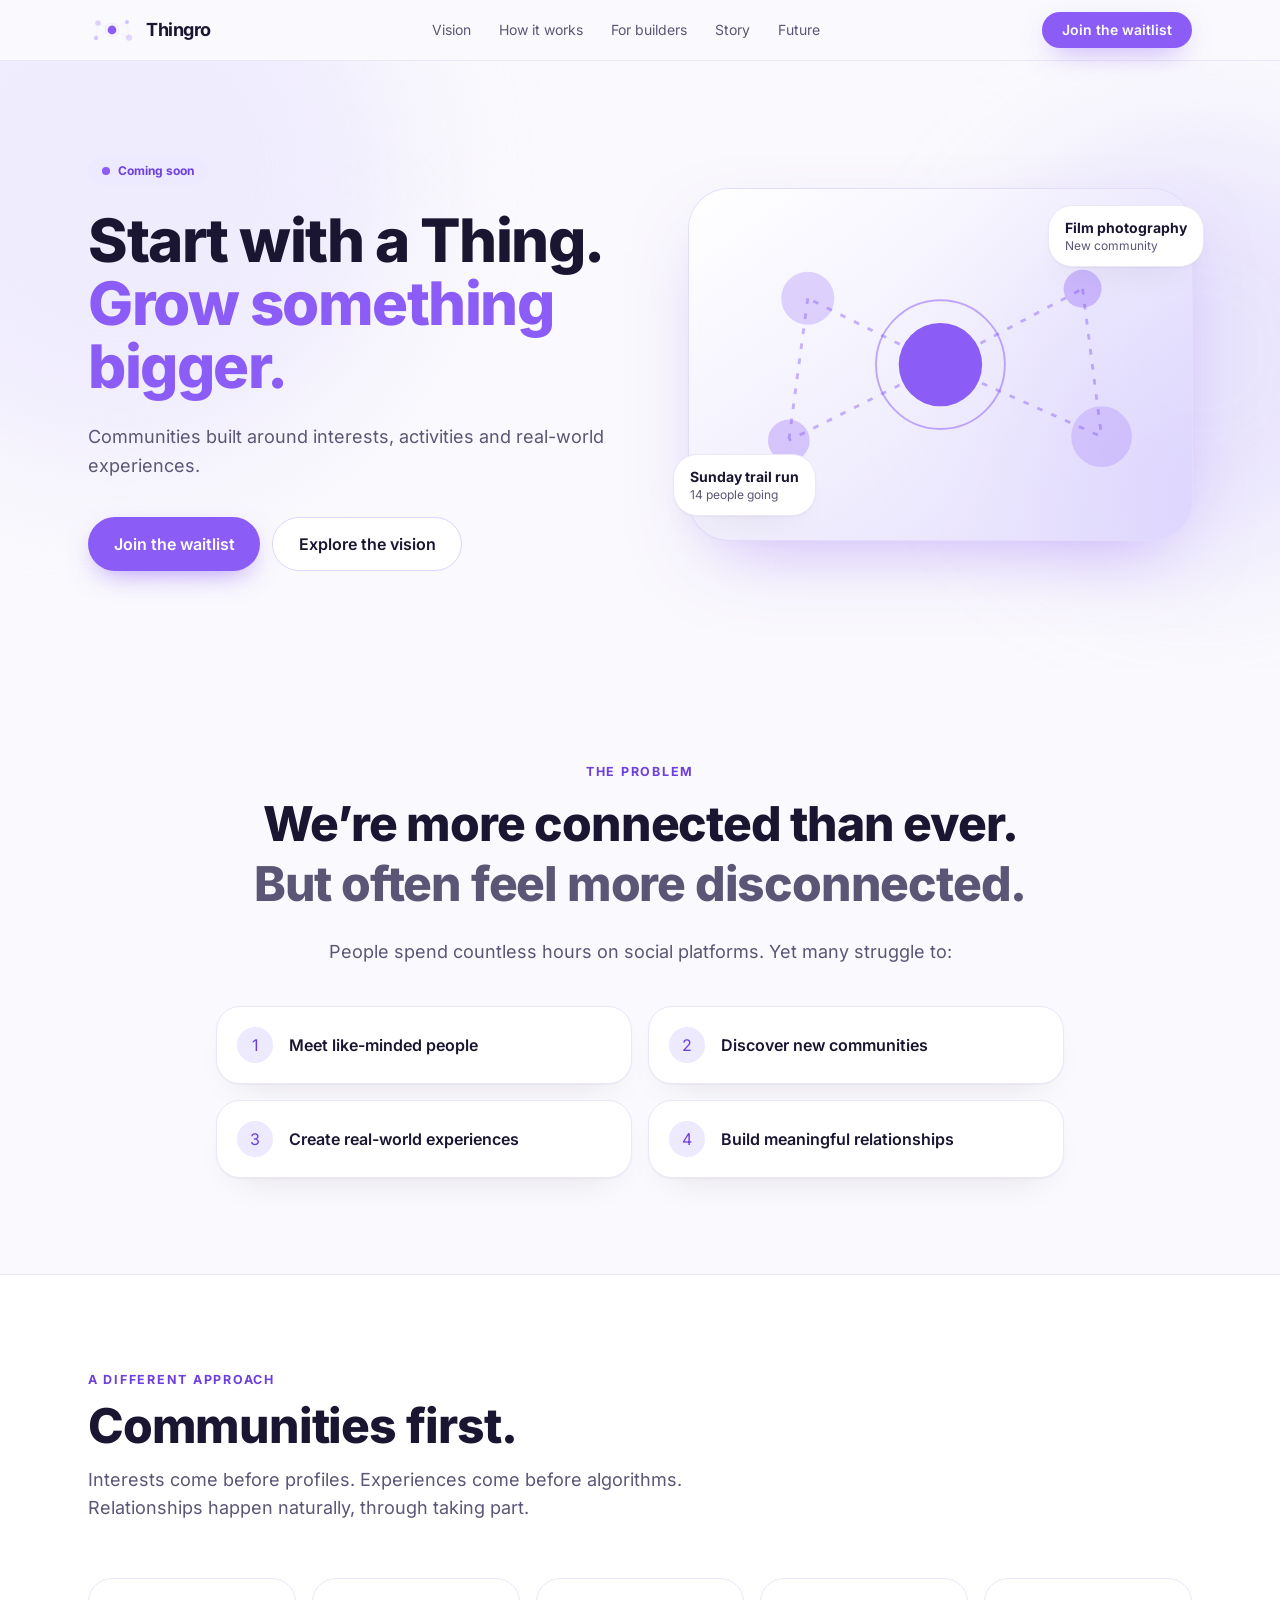
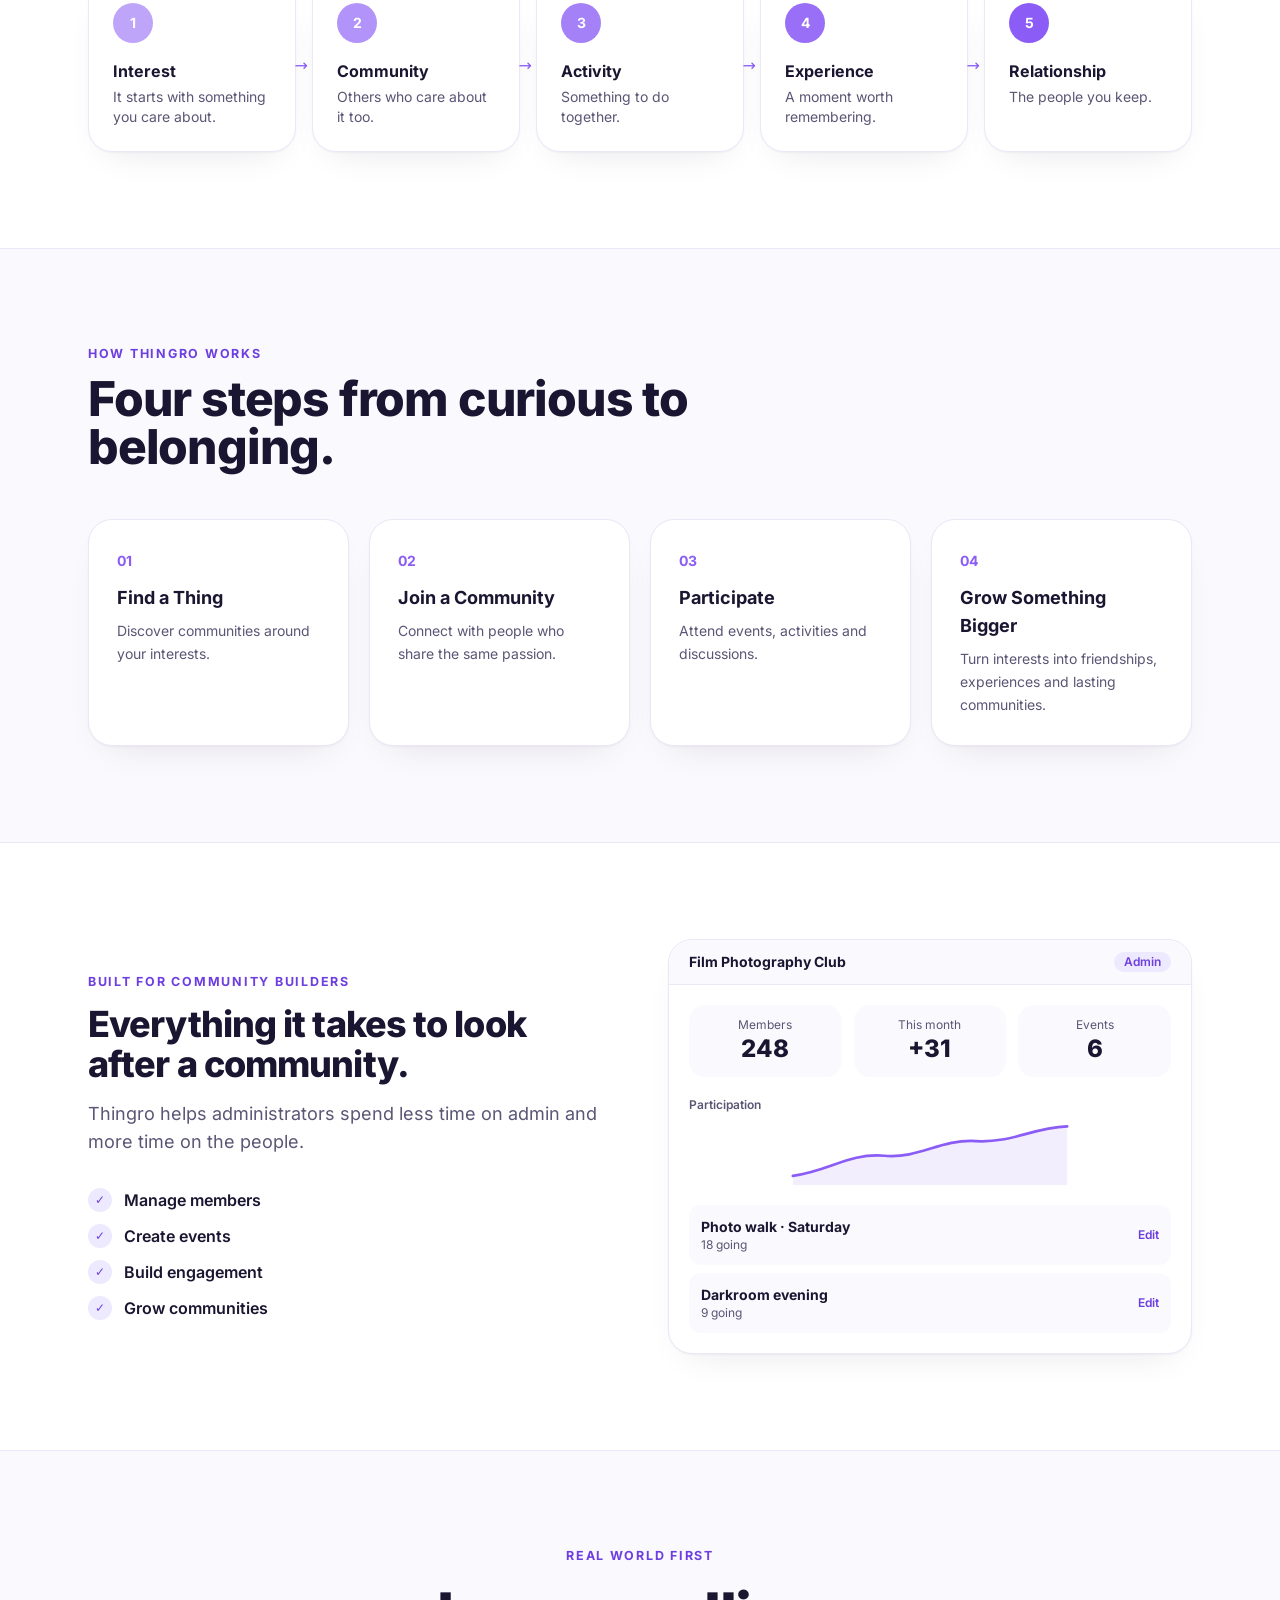
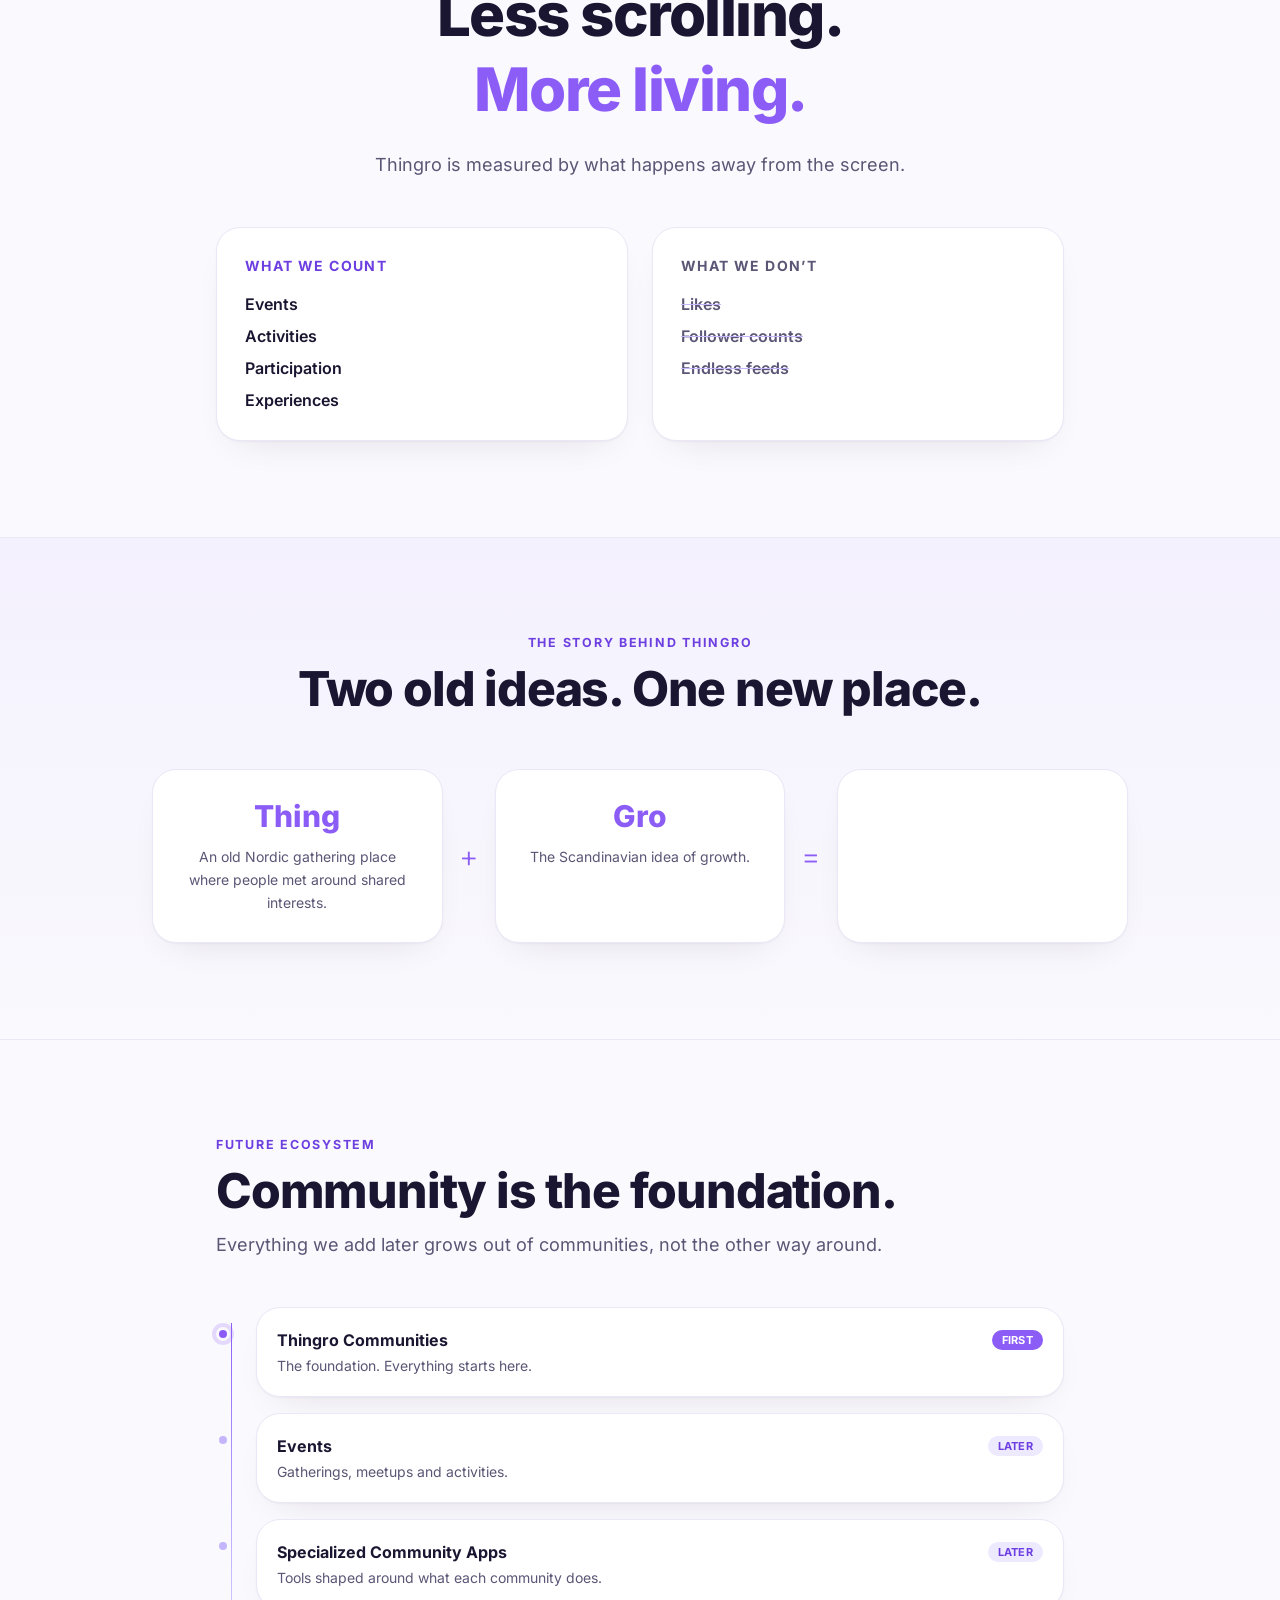
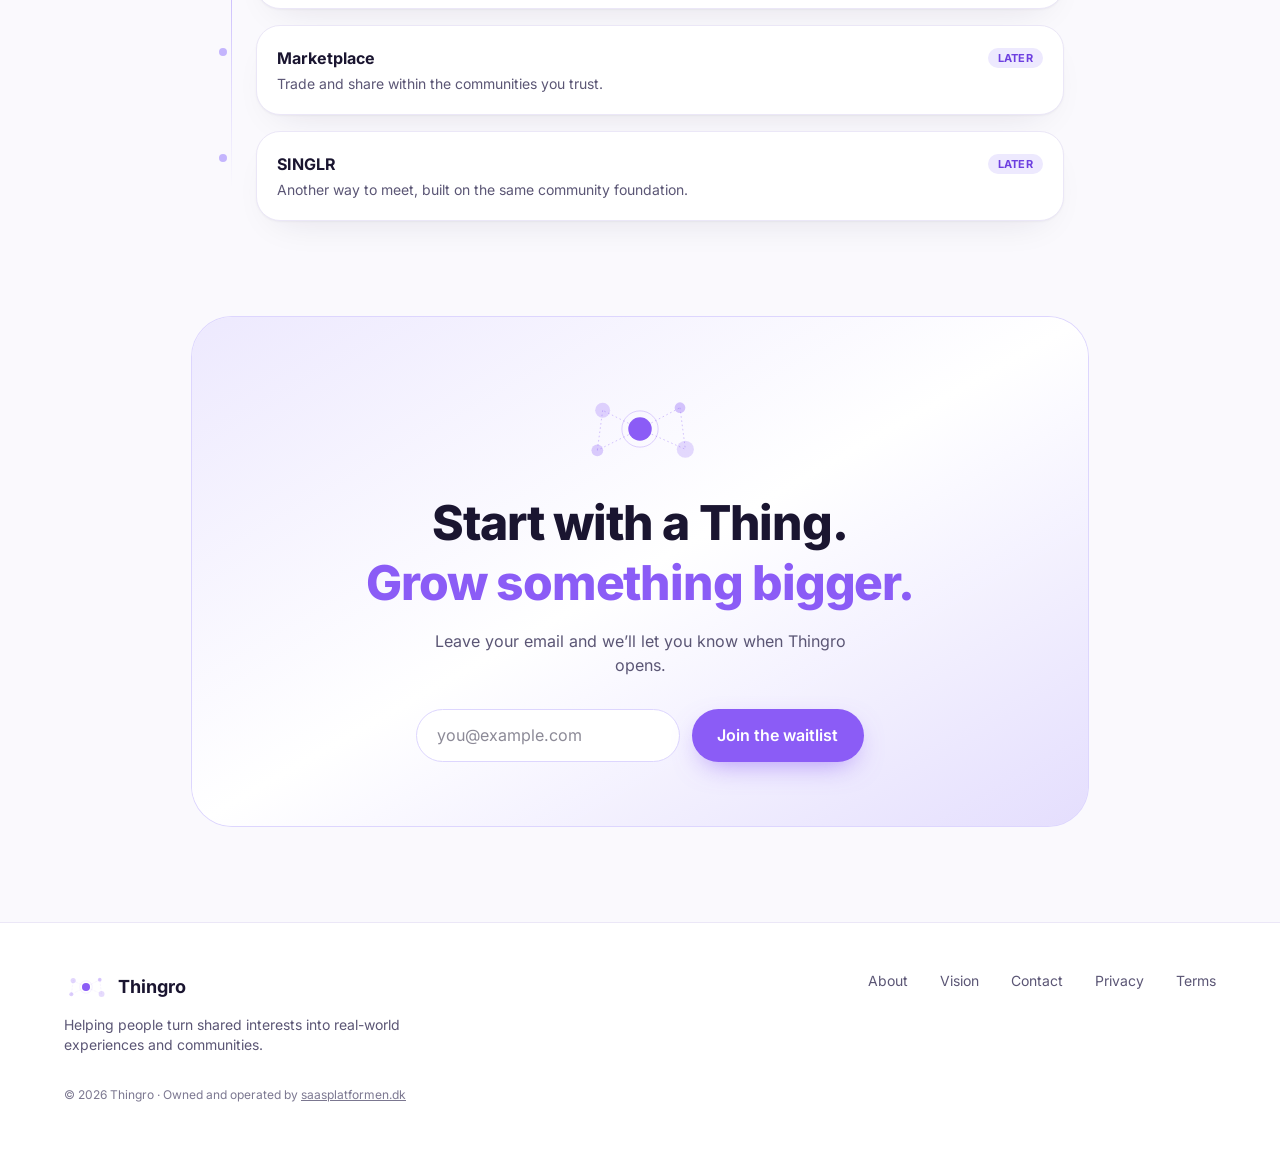
==== index.html @ 8d46c3c0 "Deploy 2026-11-15T20:12Z Co-authored-by: Copilot <223556219+Copilot@users.noreply.github.com>" ====
<!DOCTYPE html><html lang="en"><head><meta charset="utf-8"><meta name="viewport" content="width=device-width, initial-scale=1"><title>Thingro – Start with a Thing. Grow something bigger.</title><meta name="description" content="Thingro is a platform for communities built around interests, activities and real-world experiences. Coming soon."><meta name="theme-color" content="#FAF9FD"><link rel="canonical" href="https://www.thingro.com/"><link rel="icon" type="image/svg+xml" href="/favicon.svg"><meta property="og:type" content="website"><meta property="og:locale" content="en_GB"><meta property="og:site_name" content="Thingro"><meta property="og:title" content="Thingro – Start with a Thing. Grow something bigger."><meta property="og:description" content="Thingro is a platform for communities built around interests, activities and real-world experiences. Coming soon."><meta property="og:url" content="https://www.thingro.com/"><meta name="twitter:card" content="summary"><script type="application/ld+json">{"@context":"https://schema.org","@type":"Organization","name":"Thingro","url":"https://www.thingro.com","parentOrganization":{"@type":"Organization","name":"SaaSPlatformen","url":"https://www.saasplatformen.dk"}}</script><link rel="stylesheet" href="/_astro/Base.CMRn_nbq.css"></head><body><a href="#main" class="sr-only focus:not-sr-only focus:fixed focus:left-4 focus:top-4 focus:z-50 focus:rounded-lg focus:bg-white focus:px-4 focus:py-2">Skip to content</a><header class="sticky top-0 z-40 border-b border-[#ebe7f7] bg-paper/85 backdrop-blur"><div class="mx-auto flex max-w-6xl items-center justify-between px-6 py-3"><a href="/" class="flex items-center gap-2.5 text-lg font-bold tracking-tight"><svg viewBox="40 0 240 160" fill="none" class="h-9 w-12" aria-hidden="true" focusable="false"><g stroke="#8B5CF6" stroke-opacity=".45" stroke-width="1.5" class="ln"><line x1="160" y1="80" x2="90" y2="45"></line><line x1="160" y1="80" x2="235" y2="40"></line><line x1="160" y1="80" x2="80" y2="120"></line><line x1="160" y1="80" x2="245" y2="118"></line><line x1="90" y1="45" x2="80" y2="120"></line><line x1="235" y1="40" x2="245" y2="118"></line></g><circle class="nd" cx="90" cy="45" r="14" fill="#8B5CF6" fill-opacity=".25" style="--x:-5px;--y:-4px"></circle><circle class="nd" cx="235" cy="40" r="10" fill="#8B5CF6" fill-opacity=".35" style="--x:5px;--y:-5px;animation-delay:-2s"></circle><circle class="nd" cx="80" cy="120" r="11" fill="#8B5CF6" fill-opacity=".3" style="--x:-4px;--y:5px;animation-delay:-4s"></circle><circle class="nd" cx="245" cy="118" r="16" fill="#8B5CF6" fill-opacity=".22" style="--x:5px;--y:5px;animation-delay:-3s"></circle><circle cx="160" cy="80" r="22" fill="#8B5CF6"></circle><circle class="rg" cx="160" cy="80" r="34" stroke="#8B5CF6" stroke-opacity=".5"></circle></svg><span>Thingro</span></a><nav class="hidden items-center gap-7 text-sm text-body md:flex" aria-label="Main"><a href="#different" class="hover:text-ink">Vision</a><a href="#how" class="hover:text-ink">How it works</a><a href="#builders" class="hover:text-ink">For builders</a><a href="#story" class="hover:text-ink">Story</a><a href="#future" class="hover:text-ink">Future</a></nav><a href="#waitlist" class="btn btn-primary !px-5 !py-2 text-sm">Join the waitlist</a></div></header><main id="main"><!-- HERO --><section class="relative overflow-hidden"><div class="pointer-events-none absolute -left-40 -top-40 h-[560px] w-[560px] rounded-full bg-lav/80 blur-3xl"></div><div class="pointer-events-none absolute -right-32 top-20 h-[420px] w-[420px] rounded-full bg-lav-2/30 blur-3xl"></div><div class="relative mx-auto grid max-w-6xl items-center gap-12 px-6 pb-24 pt-16 md:pt-24 lg:grid-cols-[1.1fr_1fr]"><div><span class="reveal inline-flex items-center gap-2 rounded-full bg-lav px-3.5 py-1.5 text-xs font-bold text-violet-dark"><span class="h-2 w-2 rounded-full bg-violet"></span>Coming soon</span><h1 class="reveal mt-6 text-5xl font-extrabold leading-[1.05] tracking-tight sm:text-6xl" style="--d:80ms">Start with a Thing.<br><span class="text-violet">Grow something bigger.</span></h1><p class="reveal mt-6 max-w-xl text-lg leading-relaxed text-body" style="--d:160ms">Communities built around interests, activities and real-world experiences.</p><div class="reveal mt-9 flex flex-wrap gap-3" style="--d:240ms"><a href="#waitlist" class="btn btn-primary">Join the waitlist</a><a href="#different" class="btn btn-ghost">Explore the vision</a></div></div><div class="reveal relative mx-auto w-full max-w-lg" style="--d:150ms" aria-hidden="true"><div class="rounded-[2.5rem] bg-gradient-to-br from-white via-lav/60 to-lav-2/40 p-6 shadow-[0_30px_80px_-30px_rgba(139,92,246,.5)] ring-1 ring-[#e4dcfb]"><svg viewBox="40 0 240 160" fill="none" class="h-auto w-full" aria-hidden="true" focusable="false"><g stroke="#8B5CF6" stroke-opacity=".45" stroke-width="1.5" class="ln"><line x1="160" y1="80" x2="90" y2="45"></line><line x1="160" y1="80" x2="235" y2="40"></line><line x1="160" y1="80" x2="80" y2="120"></line><line x1="160" y1="80" x2="245" y2="118"></line><line x1="90" y1="45" x2="80" y2="120"></line><line x1="235" y1="40" x2="245" y2="118"></line></g><circle class="nd" cx="90" cy="45" r="14" fill="#8B5CF6" fill-opacity=".25" style="--x:-5px;--y:-4px"></circle><circle class="nd" cx="235" cy="40" r="10" fill="#8B5CF6" fill-opacity=".35" style="--x:5px;--y:-5px;animation-delay:-2s"></circle><circle class="nd" cx="80" cy="120" r="11" fill="#8B5CF6" fill-opacity=".3" style="--x:-4px;--y:5px;animation-delay:-4s"></circle><circle class="nd" cx="245" cy="118" r="16" fill="#8B5CF6" fill-opacity=".22" style="--x:5px;--y:5px;animation-delay:-3s"></circle><circle cx="160" cy="80" r="22" fill="#8B5CF6"></circle><circle class="rg" cx="160" cy="80" r="34" stroke="#8B5CF6" stroke-opacity=".5"></circle></svg></div><div class="card floaty absolute -left-4 bottom-6 px-4 py-3 text-sm" style="--r:-3deg"><b>Sunday trail run</b><p class="text-xs text-body">14 people going</p></div><div class="card floaty absolute -right-3 top-4 px-4 py-3 text-sm" style="--r:3deg;animation-delay:-3s"><b>Film photography</b><p class="text-xs text-body">New community</p></div></div></div></section><!-- PROBLEM --><section class="mx-auto max-w-4xl px-6 py-24 text-center"><p class="eyebrow reveal">The problem</p><h2 class="reveal mt-3 text-4xl font-extrabold leading-tight tracking-tight sm:text-5xl" style="--d:60ms">We’re more connected than ever.<br><span class="text-body">But often feel more disconnected.</span></h2><p class="reveal mx-auto mt-6 max-w-2xl text-lg text-body" style="--d:120ms">People spend countless hours on social platforms. Yet many struggle to:</p><ul class="mt-10 grid gap-4 text-left sm:grid-cols-2"><li class="card reveal flex items-center gap-4 p-5" style="--d:0ms"><span class="grid h-9 w-9 shrink-0 place-items-center rounded-full bg-lav text-violet-dark">1</span><span class="font-semibold">Meet like-minded people</span></li><li class="card reveal flex items-center gap-4 p-5" style="--d:70ms"><span class="grid h-9 w-9 shrink-0 place-items-center rounded-full bg-lav text-violet-dark">2</span><span class="font-semibold">Discover new communities</span></li><li class="card reveal flex items-center gap-4 p-5" style="--d:140ms"><span class="grid h-9 w-9 shrink-0 place-items-center rounded-full bg-lav text-violet-dark">3</span><span class="font-semibold">Create real-world experiences</span></li><li class="card reveal flex items-center gap-4 p-5" style="--d:210ms"><span class="grid h-9 w-9 shrink-0 place-items-center rounded-full bg-lav text-violet-dark">4</span><span class="font-semibold">Build meaningful relationships</span></li></ul></section><!-- DIFFERENT --><section id="different" class="border-y border-[#ebe7f7] bg-white py-24"><div class="mx-auto max-w-6xl px-6"><p class="eyebrow reveal">A different approach</p><h2 class="reveal mt-3 text-4xl font-extrabold tracking-tight sm:text-5xl" style="--d:60ms">Communities first.</h2><p class="reveal mt-4 max-w-2xl text-lg text-body" style="--d:120ms">Interests come before profiles. Experiences come before algorithms. Relationships happen naturally, through taking part.</p><ol class="mt-14 grid gap-4 md:grid-cols-5"><li class="reveal relative" style="--d:0ms"><div class="card h-full p-6"><span class="grid h-10 w-10 place-items-center rounded-full bg-violet text-sm font-bold text-white" style="opacity:0.55">1</span><h3 class="mt-4 font-bold">Interest</h3><p class="mt-1 text-sm text-body">It starts with something you care about.</p></div><span class="absolute -right-3 top-1/2 z-10 hidden -translate-y-1/2 text-violet md:block" aria-hidden="true">→</span></li><li class="reveal relative" style="--d:100ms"><div class="card h-full p-6"><span class="grid h-10 w-10 place-items-center rounded-full bg-violet text-sm font-bold text-white" style="opacity:0.66">2</span><h3 class="mt-4 font-bold">Community</h3><p class="mt-1 text-sm text-body">Others who care about it too.</p></div><span class="absolute -right-3 top-1/2 z-10 hidden -translate-y-1/2 text-violet md:block" aria-hidden="true">→</span></li><li class="reveal relative" style="--d:200ms"><div class="card h-full p-6"><span class="grid h-10 w-10 place-items-center rounded-full bg-violet text-sm font-bold text-white" style="opacity:0.77">3</span><h3 class="mt-4 font-bold">Activity</h3><p class="mt-1 text-sm text-body">Something to do together.</p></div><span class="absolute -right-3 top-1/2 z-10 hidden -translate-y-1/2 text-violet md:block" aria-hidden="true">→</span></li><li class="reveal relative" style="--d:300ms"><div class="card h-full p-6"><span class="grid h-10 w-10 place-items-center rounded-full bg-violet text-sm font-bold text-white" style="opacity:0.8800000000000001">4</span><h3 class="mt-4 font-bold">Experience</h3><p class="mt-1 text-sm text-body">A moment worth remembering.</p></div><span class="absolute -right-3 top-1/2 z-10 hidden -translate-y-1/2 text-violet md:block" aria-hidden="true">→</span></li><li class="reveal relative" style="--d:400ms"><div class="card h-full p-6"><span class="grid h-10 w-10 place-items-center rounded-full bg-violet text-sm font-bold text-white" style="opacity:0.99">5</span><h3 class="mt-4 font-bold">Relationship</h3><p class="mt-1 text-sm text-body">The people you keep.</p></div></li></ol></div></section><!-- HOW --><section id="how" class="mx-auto max-w-6xl px-6 py-24"><p class="eyebrow reveal">How Thingro works</p><h2 class="reveal mt-3 max-w-2xl text-4xl font-extrabold tracking-tight sm:text-5xl" style="--d:60ms">Four steps from curious to belonging.</h2><div class="mt-12 grid gap-5 sm:grid-cols-2 lg:grid-cols-4"><article class="card reveal p-7" style="--d:0ms"><span class="text-sm font-bold text-violet">01</span><h3 class="mt-3 text-lg font-bold">Find a Thing</h3><p class="mt-2 text-sm leading-relaxed text-body">Discover communities around your interests.</p></article><article class="card reveal p-7" style="--d:80ms"><span class="text-sm font-bold text-violet">02</span><h3 class="mt-3 text-lg font-bold">Join a Community</h3><p class="mt-2 text-sm leading-relaxed text-body">Connect with people who share the same passion.</p></article><article class="card reveal p-7" style="--d:160ms"><span class="text-sm font-bold text-violet">03</span><h3 class="mt-3 text-lg font-bold">Participate</h3><p class="mt-2 text-sm leading-relaxed text-body">Attend events, activities and discussions.</p></article><article class="card reveal p-7" style="--d:240ms"><span class="text-sm font-bold text-violet">04</span><h3 class="mt-3 text-lg font-bold">Grow Something Bigger</h3><p class="mt-2 text-sm leading-relaxed text-body">Turn interests into friendships, experiences and lasting communities.</p></article></div></section><!-- BUILDERS --><section id="builders" class="border-y border-[#ebe7f7] bg-white py-24"><div class="mx-auto grid max-w-6xl items-center gap-14 px-6 lg:grid-cols-2"><div><p class="eyebrow reveal">Built for community builders</p><h2 class="reveal mt-3 text-4xl font-extrabold tracking-tight" style="--d:60ms">Everything it takes to look after a community.</h2><p class="reveal mt-4 text-lg text-body" style="--d:120ms">Thingro helps administrators spend less time on admin and more time on the people.</p><ul class="mt-8 space-y-3"><li class="reveal flex items-center gap-3 font-semibold" style="--d:0ms"><span class="grid h-6 w-6 place-items-center rounded-full bg-lav text-xs text-violet-dark">✓</span>Manage members</li><li class="reveal flex items-center gap-3 font-semibold" style="--d:70ms"><span class="grid h-6 w-6 place-items-center rounded-full bg-lav text-xs text-violet-dark">✓</span>Create events</li><li class="reveal flex items-center gap-3 font-semibold" style="--d:140ms"><span class="grid h-6 w-6 place-items-center rounded-full bg-lav text-xs text-violet-dark">✓</span>Build engagement</li><li class="reveal flex items-center gap-3 font-semibold" style="--d:210ms"><span class="grid h-6 w-6 place-items-center rounded-full bg-lav text-xs text-violet-dark">✓</span>Grow communities</li></ul></div><div class="reveal card overflow-hidden" style="--d:120ms" aria-hidden="true"><div class="flex items-center justify-between border-b border-[#ebe7f7] bg-paper px-5 py-3 text-sm"><b>Film Photography Club</b><span class="rounded-full bg-lav px-2.5 py-0.5 text-xs font-semibold text-violet-dark">Admin</span></div><div class="grid grid-cols-3 gap-3 p-5 text-center"><div class="rounded-2xl bg-paper p-3"><p class="text-xs text-body">Members</p><p class="text-2xl font-extrabold">248</p></div><div class="rounded-2xl bg-paper p-3"><p class="text-xs text-body">This month</p><p class="text-2xl font-extrabold">+31</p></div><div class="rounded-2xl bg-paper p-3"><p class="text-xs text-body">Events</p><p class="text-2xl font-extrabold">6</p></div></div><div class="px-5"><p class="mb-2 text-xs font-semibold text-body">Participation</p><svg viewBox="0 0 300 70" class="h-16 w-full" fill="none"><path d="M0 60C40 55 60 35 100 38S160 20 200 22 260 8 300 6" stroke="#8B5CF6" stroke-width="3" stroke-linecap="round"></path><path d="M0 60C40 55 60 35 100 38S160 20 200 22 260 8 300 6V70H0z" fill="#8B5CF6" fill-opacity=".1"></path></svg></div><div class="space-y-2 p-5 text-sm"><div class="flex items-center justify-between rounded-xl bg-paper p-3"><div><b>Photo walk · Saturday</b><p class="text-xs text-body">18 going</p></div><span class="text-xs font-semibold text-violet-dark">Edit</span></div><div class="flex items-center justify-between rounded-xl bg-paper p-3"><div><b>Darkroom evening</b><p class="text-xs text-body">9 going</p></div><span class="text-xs font-semibold text-violet-dark">Edit</span></div></div></div></div></section><!-- REAL WORLD --><section class="mx-auto max-w-4xl px-6 py-24 text-center"><p class="eyebrow reveal">Real world first</p><h2 class="reveal mt-3 text-5xl font-extrabold leading-tight tracking-tight sm:text-6xl" style="--d:60ms">Less scrolling.<br><span class="text-violet">More living.</span></h2><p class="reveal mx-auto mt-6 max-w-2xl text-lg text-body" style="--d:120ms">Thingro is measured by what happens away from the screen.</p><div class="mt-12 grid gap-6 text-left sm:grid-cols-2"><div class="card reveal p-7" style="--d:0ms"><p class="text-sm font-bold uppercase tracking-widest text-violet-dark">What we count</p><ul class="mt-4 space-y-2 font-semibold"><li>Events</li><li>Activities</li><li>Participation</li><li>Experiences</li></ul></div><div class="card reveal p-7 text-body" style="--d:100ms"><p class="text-sm font-bold uppercase tracking-widest">What we don’t</p><ul class="mt-4 space-y-2 font-semibold line-through decoration-lav-2"><li>Likes</li><li>Follower counts</li><li>Endless feeds</li></ul></div></div></section><!-- STORY --><section id="story" class="border-y border-[#ebe7f7] bg-gradient-to-b from-lav/50 to-paper py-24"><div class="mx-auto max-w-5xl px-6 text-center"><p class="eyebrow reveal">The story behind Thingro</p><h2 class="reveal mt-3 text-4xl font-extrabold tracking-tight sm:text-5xl" style="--d:60ms">Two old ideas. One new place.</h2><div class="mt-14 grid items-stretch gap-4 md:grid-cols-[1fr_auto_1fr_auto_1fr]"><div class="card reveal p-7"><p class="text-3xl font-extrabold text-violet">Thing</p><p class="mt-3 text-sm leading-relaxed text-body">An old Nordic gathering place where people met around shared interests.</p></div><span class="reveal self-center text-3xl font-light text-violet" style="--d:80ms" aria-hidden="true">+</span><div class="card reveal p-7" style="--d:120ms"><p class="text-3xl font-extrabold text-violet">Gro</p><p class="mt-3 text-sm leading-relaxed text-body">The Scandinavian idea of growth.</p></div><span class="reveal self-center text-3xl font-light text-violet" style="--d:200ms" aria-hidden="true">=</span><div class="card reveal bg-gradient-to-br from-violet to-violet-dark p-7 text-white" style="--d:240ms"><p class="text-3xl font-extrabold">Thingro</p><p class="mt-3 text-sm leading-relaxed text-white/85">Where communities grow.</p></div></div></div></section><!-- FUTURE --><section id="future" class="mx-auto max-w-4xl px-6 py-24"><p class="eyebrow reveal">Future ecosystem</p><h2 class="reveal mt-3 text-4xl font-extrabold tracking-tight sm:text-5xl" style="--d:60ms">Community is the foundation.</h2><p class="reveal mt-4 max-w-2xl text-lg text-body" style="--d:120ms">Everything we add later grows out of communities, not the other way around.</p><ol class="relative mt-12 space-y-4 pl-10"><div class="absolute bottom-4 left-[15px] top-4 w-px bg-gradient-to-b from-violet via-lav-2 to-transparent"></div><li class="reveal relative" style="--d:0ms"><span class="absolute -left-10 top-5 h-[14px] w-[14px] rounded-full border-[3px] border-paper bg-violet ring-4 ring-violet/20"></span><div class="card p-5"><div class="flex items-center justify-between gap-3"><h3 class="font-bold">Thingro Communities</h3><span class="rounded-full px-2.5 py-0.5 text-[11px] font-bold uppercase tracking-wide bg-violet text-white">First</span></div><p class="mt-1 text-sm text-body">The foundation. Everything starts here.</p></div></li><li class="reveal relative" style="--d:90ms"><span class="absolute -left-10 top-5 h-[14px] w-[14px] rounded-full border-[3px] border-paper bg-lav-2"></span><div class="card p-5"><div class="flex items-center justify-between gap-3"><h3 class="font-bold">Events</h3><span class="rounded-full px-2.5 py-0.5 text-[11px] font-bold uppercase tracking-wide bg-lav text-violet-dark">Later</span></div><p class="mt-1 text-sm text-body">Gatherings, meetups and activities.</p></div></li><li class="reveal relative" style="--d:180ms"><span class="absolute -left-10 top-5 h-[14px] w-[14px] rounded-full border-[3px] border-paper bg-lav-2"></span><div class="card p-5"><div class="flex items-center justify-between gap-3"><h3 class="font-bold">Specialized Community Apps</h3><span class="rounded-full px-2.5 py-0.5 text-[11px] font-bold uppercase tracking-wide bg-lav text-violet-dark">Later</span></div><p class="mt-1 text-sm text-body">Tools shaped around what each community does.</p></div></li><li class="reveal relative" style="--d:270ms"><span class="absolute -left-10 top-5 h-[14px] w-[14px] rounded-full border-[3px] border-paper bg-lav-2"></span><div class="card p-5"><div class="flex items-center justify-between gap-3"><h3 class="font-bold">Marketplace</h3><span class="rounded-full px-2.5 py-0.5 text-[11px] font-bold uppercase tracking-wide bg-lav text-violet-dark">Later</span></div><p class="mt-1 text-sm text-body">Trade and share within the communities you trust.</p></div></li><li class="reveal relative" style="--d:360ms"><span class="absolute -left-10 top-5 h-[14px] w-[14px] rounded-full border-[3px] border-paper bg-lav-2"></span><div class="card p-5"><div class="flex items-center justify-between gap-3"><h3 class="font-bold">SINGLR</h3><span class="rounded-full px-2.5 py-0.5 text-[11px] font-bold uppercase tracking-wide bg-lav text-violet-dark">Later</span></div><p class="mt-1 text-sm text-body">Another way to meet, built on the same community foundation.</p></div></li></ol></section><!-- CTA --><section id="waitlist" class="px-6 pb-24"><div class="relative mx-auto max-w-4xl overflow-hidden rounded-[2.5rem] bg-gradient-to-br from-lav via-white to-lav-2/40 p-10 text-center ring-1 ring-[#ddd6fe] sm:p-16"><svg viewBox="40 0 240 160" fill="none" class="reveal mx-auto h-24 w-32" aria-hidden="true" focusable="false"><g stroke="#8B5CF6" stroke-opacity=".45" stroke-width="1.5" class="ln"><line x1="160" y1="80" x2="90" y2="45"></line><line x1="160" y1="80" x2="235" y2="40"></line><line x1="160" y1="80" x2="80" y2="120"></line><line x1="160" y1="80" x2="245" y2="118"></line><line x1="90" y1="45" x2="80" y2="120"></line><line x1="235" y1="40" x2="245" y2="118"></line></g><circle class="nd" cx="90" cy="45" r="14" fill="#8B5CF6" fill-opacity=".25" style="--x:-5px;--y:-4px"></circle><circle class="nd" cx="235" cy="40" r="10" fill="#8B5CF6" fill-opacity=".35" style="--x:5px;--y:-5px;animation-delay:-2s"></circle><circle class="nd" cx="80" cy="120" r="11" fill="#8B5CF6" fill-opacity=".3" style="--x:-4px;--y:5px;animation-delay:-4s"></circle><circle class="nd" cx="245" cy="118" r="16" fill="#8B5CF6" fill-opacity=".22" style="--x:5px;--y:5px;animation-delay:-3s"></circle><circle cx="160" cy="80" r="22" fill="#8B5CF6"></circle><circle class="rg" cx="160" cy="80" r="34" stroke="#8B5CF6" stroke-opacity=".5"></circle></svg><h2 class="reveal mt-4 text-4xl font-extrabold leading-tight tracking-tight sm:text-5xl" style="--d:60ms">Start with a Thing.<br><span class="text-violet">Grow something bigger.</span></h2><p class="reveal mx-auto mt-4 max-w-md text-body" style="--d:120ms">Leave your email and we’ll let you know when Thingro opens.</p><form data-notify class="reveal mx-auto mt-8 flex max-w-md flex-col gap-3 sm:flex-row" style="--d:180ms"><label class="sr-only" for="email">Email</label><input id="email" type="email" required placeholder="you@example.com" autocomplete="email" class="min-w-0 flex-1 rounded-full border border-[#ddd6fe] bg-white px-5 py-3 outline-none transition focus:border-violet focus:ring-4 focus:ring-violet/20"><button type="submit" class="btn btn-primary">Join the waitlist</button></form><p id="notify-ok" hidden class="mt-6 font-semibold text-violet-dark">Thank you! We’ll be in touch when we’re ready.</p></div></section></main><footer class="border-t border-[#ebe7f7] bg-white px-6 py-12"><div class="mx-auto flex max-w-6xl flex-col justify-between gap-8 md:flex-row"><div class="max-w-sm"><div class="flex items-center gap-2.5 text-lg font-bold"><svg viewBox="40 0 240 160" fill="none" class="h-8 w-11" aria-hidden="true" focusable="false"><g stroke="#8B5CF6" stroke-opacity=".45" stroke-width="1.5" class="ln"><line x1="160" y1="80" x2="90" y2="45"></line><line x1="160" y1="80" x2="235" y2="40"></line><line x1="160" y1="80" x2="80" y2="120"></line><line x1="160" y1="80" x2="245" y2="118"></line><line x1="90" y1="45" x2="80" y2="120"></line><line x1="235" y1="40" x2="245" y2="118"></line></g><circle class="nd" cx="90" cy="45" r="14" fill="#8B5CF6" fill-opacity=".25" style="--x:-5px;--y:-4px"></circle><circle class="nd" cx="235" cy="40" r="10" fill="#8B5CF6" fill-opacity=".35" style="--x:5px;--y:-5px;animation-delay:-2s"></circle><circle class="nd" cx="80" cy="120" r="11" fill="#8B5CF6" fill-opacity=".3" style="--x:-4px;--y:5px;animation-delay:-4s"></circle><circle class="nd" cx="245" cy="118" r="16" fill="#8B5CF6" fill-opacity=".22" style="--x:5px;--y:5px;animation-delay:-3s"></circle><circle cx="160" cy="80" r="22" fill="#8B5CF6"></circle><circle class="rg" cx="160" cy="80" r="34" stroke="#8B5CF6" stroke-opacity=".5"></circle></svg>Thingro</div><p class="mt-3 text-sm text-body">Helping people turn shared interests into real-world experiences and communities.</p></div><nav class="flex flex-wrap gap-x-8 gap-y-3 text-sm text-body" aria-label="Footer"><a href="#story" class="hover:text-ink">About</a><a href="#different" class="hover:text-ink">Vision</a><a href="mailto:kontakt@saasplatformen.dk" class="hover:text-ink">Contact</a><a href="/privacy/" class="hover:text-ink">Privacy</a><a href="/terms/" class="hover:text-ink">Terms</a></nav></div><p class="mx-auto mt-8 max-w-6xl text-xs text-body/80">© 2026 Thingro · Owned and operated by <a href="https://saasplatformen.dk" target="_blank" rel="noopener noreferrer" class="underline hover:text-ink">saasplatformen.dk</a></p></footer><script type="module">var e=new IntersectionObserver(t=>t.forEach(t=>{t.isIntersecting&&(t.target.classList.add(`in`),e.unobserve(t.target))}),{threshold:.12});document.querySelectorAll(`.reveal`).forEach(t=>e.observe(t));var t=document.querySelector(`form[data-notify]`);t?.addEventListener(`submit`,e=>{e.preventDefault(),t.hidden=!0,document.getElementById(`notify-ok`)?.removeAttribute(`hidden`)});</script></body></html>
---- _astro/Base.CMRn_nbq.css ----
/*! tailwindcss v4.3.5 | MIT License | https://tailwindcss.com */
@layer properties{@supports (((-webkit-hyphens:none)) and (not (margin-trim:block))) or ((-moz-orient:inline) and (not (color:rgb(from red r g b)))){*,:before,:after,::backdrop{--tw-translate-x:0;--tw-translate-y:0;--tw-translate-z:0;--tw-space-y-reverse:0;--tw-border-style:solid;--tw-gradient-position:initial;--tw-gradient-from:#0000;--tw-gradient-via:#0000;--tw-gradient-to:#0000;--tw-gradient-stops:initial;--tw-gradient-via-stops:initial;--tw-gradient-from-position:0%;--tw-gradient-via-position:50%;--tw-gradient-to-position:100%;--tw-leading:initial;--tw-font-weight:initial;--tw-tracking:initial;--tw-shadow:0 0 #0000;--tw-shadow-color:initial;--tw-shadow-alpha:100%;--tw-inset-shadow:0 0 #0000;--tw-inset-shadow-color:initial;--tw-inset-shadow-alpha:100%;--tw-ring-color:initial;--tw-ring-shadow:0 0 #0000;--tw-inset-ring-color:initial;--tw-inset-ring-shadow:0 0 #0000;--tw-ring-inset:initial;--tw-ring-offset-width:0px;--tw-ring-offset-color:#fff;--tw-ring-offset-shadow:0 0 #0000;--tw-blur:initial;--tw-brightness:initial;--tw-contrast:initial;--tw-grayscale:initial;--tw-hue-rotate:initial;--tw-invert:initial;--tw-opacity:initial;--tw-saturate:initial;--tw-sepia:initial;--tw-drop-shadow:initial;--tw-drop-shadow-color:initial;--tw-drop-shadow-alpha:100%;--tw-drop-shadow-size:initial;--tw-backdrop-blur:initial;--tw-backdrop-brightness:initial;--tw-backdrop-contrast:initial;--tw-backdrop-grayscale:initial;--tw-backdrop-hue-rotate:initial;--tw-backdrop-invert:initial;--tw-backdrop-opacity:initial;--tw-backdrop-saturate:initial;--tw-backdrop-sepia:initial}}}@layer theme{:root,:host{--font-sans:"Inter Variable", system-ui, sans-serif;--font-mono:ui-monospace, SFMono-Regular, Menlo, Monaco, Consolas, "Liberation Mono", "Courier New", monospace;--color-white:#fff;--spacing:.25rem;--container-sm:24rem;--container-md:28rem;--container-lg:32rem;--container-xl:36rem;--container-2xl:42rem;--container-4xl:56rem;--container-5xl:64rem;--container-6xl:72rem;--text-xs:.75rem;--text-xs--line-height:calc(1 / .75);--text-sm:.875rem;--text-sm--line-height:calc(1.25 / .875);--text-lg:1.125rem;--text-lg--line-height:calc(1.75 / 1.125);--text-2xl:1.5rem;--text-2xl--line-height:calc(2 / 1.5);--text-3xl:1.875rem;--text-3xl--line-height:calc(2.25 / 1.875);--text-4xl:2.25rem;--text-4xl--line-height:calc(2.5 / 2.25);--text-5xl:3rem;--text-5xl--line-height:1;--text-6xl:3.75rem;--text-6xl--line-height:1;--font-weight-light:300;--font-weight-semibold:600;--font-weight-bold:700;--font-weight-extrabold:800;--tracking-tight:-.025em;--tracking-wide:.025em;--tracking-widest:.1em;--leading-tight:1.25;--leading-relaxed:1.625;--radius-lg:.5rem;--radius-xl:.75rem;--radius-2xl:1rem;--blur-3xl:64px;--default-transition-duration:.15s;--default-transition-timing-function:cubic-bezier(.4, 0, .2, 1);--default-font-family:var(--font-sans);--default-mono-font-family:var(--font-mono);--color-violet:#8b5cf6;--color-violet-dark:#6d3fe0;--color-lav:#ede9fe;--color-lav-2:#c4b5fd;--color-paper:#faf9fd;--color-ink:#1a1530;--color-body:#5b5675}}@layer base{*,:after,:before,::backdrop{box-sizing:border-box;border:0 solid;margin:0;padding:0}::file-selector-button{box-sizing:border-box;border:0 solid;margin:0;padding:0}html,:host{-webkit-text-size-adjust:100%;tab-size:4;line-height:1.5;font-family:var(--default-font-family,-apple-system, BlinkMacSystemFont, "Segoe UI", Roboto, "Helvetica Neue", "Noto Sans", Arial, sans-serif, "Apple Color Emoji", "Segoe UI Emoji", "Segoe UI Symbol", "Noto Color Emoji");font-feature-settings:var(--default-font-feature-settings,normal);font-variation-settings:var(--default-font-variation-settings,normal);-webkit-tap-highlight-color:transparent}hr{height:0;color:inherit;border-top-width:1px}abbr:where([title]){text-decoration:underline dotted}h1,h2,h3,h4,h5,h6{font-size:inherit;font-weight:inherit}a{color:inherit;-webkit-text-decoration:inherit;-webkit-text-decoration:inherit;-webkit-text-decoration:inherit;text-decoration:inherit}b,strong{font-weight:bolder}code,kbd,samp,pre{font-family:var(--default-mono-font-family,ui-monospace, SFMono-Regular, Menlo, Monaco, Consolas, "Liberation Mono", "Courier New", monospace);font-feature-settings:var(--default-mono-font-feature-settings,normal);font-variation-settings:var(--default-mono-font-variation-settings,normal);font-size:1em}small{font-size:80%}sub,sup{vertical-align:baseline;font-size:75%;line-height:0;position:relative}sub{bottom:-.25em}sup{top:-.5em}table{text-indent:0;border-color:inherit;border-collapse:collapse}:-moz-focusring:where(:not(iframe)){outline:auto}progress{vertical-align:baseline}summary{display:list-item}ol,ul,menu{list-style:none}img,svg,video,canvas,audio,iframe,embed,object{vertical-align:middle;display:block}img,video{max-width:100%;height:auto}button,input,select,optgroup,textarea{font:inherit;font-feature-settings:inherit;font-variation-settings:inherit;letter-spacing:inherit;color:inherit;opacity:1;background-color:#0000;border-radius:0}::file-selector-button{font:inherit;font-feature-settings:inherit;font-variation-settings:inherit;letter-spacing:inherit;color:inherit;opacity:1;background-color:#0000;border-radius:0}:where(select:is([multiple],[size])) optgroup{font-weight:bolder}:where(select:is([multiple],[size])) optgroup option{padding-inline-start:20px}::file-selector-button{margin-inline-end:4px}::placeholder{opacity:1}@supports (not ((-webkit-appearance:-apple-pay-button))) or (contain-intrinsic-size:1px){::placeholder{color:currentColor}@supports (color:color-mix(in lab, red, red)){::placeholder{color:color-mix(in oklab, currentcolor 50%, transparent)}}}textarea{resize:vertical}::-webkit-search-decoration{-webkit-appearance:none}::-webkit-date-and-time-value{min-height:1lh;text-align:inherit}::-webkit-datetime-edit{display:inline-flex}::-webkit-datetime-edit-fields-wrapper{padding:0}::-webkit-datetime-edit{padding-block:0}::-webkit-datetime-edit-year-field{padding-block:0}::-webkit-datetime-edit-month-field{padding-block:0}::-webkit-datetime-edit-day-field{padding-block:0}::-webkit-datetime-edit-hour-field{padding-block:0}::-webkit-datetime-edit-minute-field{padding-block:0}::-webkit-datetime-edit-second-field{padding-block:0}::-webkit-datetime-edit-millisecond-field{padding-block:0}::-webkit-datetime-edit-meridiem-field{padding-block:0}::-webkit-calendar-picker-indicator{line-height:1}:-moz-ui-invalid{box-shadow:none}button,input:where([type=button],[type=reset],[type=submit]){appearance:button}::file-selector-button{appearance:button}::-webkit-inner-spin-button{height:auto}::-webkit-outer-spin-button{height:auto}[hidden]:where(:not([hidden=until-found])){display:none!important}}@layer components;@layer utilities{.pointer-events-none{pointer-events:none}.sr-only{clip-path:inset(50%);white-space:nowrap;border-width:0;width:1px;height:1px;margin:-1px;padding:0;position:absolute;overflow:hidden}.absolute{position:absolute}.relative{position:relative}.sticky{position:sticky}.-top-40{top:calc(var(--spacing) * -40)}.top-0{top:0}.top-1\/2{top:50%}.top-4{top:calc(var(--spacing) * 4)}.top-5{top:calc(var(--spacing) * 5)}.top-20{top:calc(var(--spacing) * 20)}.-right-3{right:calc(var(--spacing) * -3)}.-right-32{right:calc(var(--spacing) * -32)}.bottom-4{bottom:calc(var(--spacing) * 4)}.bottom-6{bottom:calc(var(--spacing) * 6)}.-left-4{left:calc(var(--spacing) * -4)}.-left-10{left:calc(var(--spacing) * -10)}.-left-40{left:calc(var(--spacing) * -40)}.left-\[15px\]{left:15px}.z-10{z-index:10}.z-40{z-index:40}.mx-auto{margin-inline:auto}.mt-1{margin-top:var(--spacing)}.mt-2{margin-top:calc(var(--spacing) * 2)}.mt-3{margin-top:calc(var(--spacing) * 3)}.mt-4{margin-top:calc(var(--spacing) * 4)}.mt-6{margin-top:calc(var(--spacing) * 6)}.mt-8{margin-top:calc(var(--spacing) * 8)}.mt-9{margin-top:calc(var(--spacing) * 9)}.mt-10{margin-top:calc(var(--spacing) * 10)}.mt-12{margin-top:calc(var(--spacing) * 12)}.mt-14{margin-top:calc(var(--spacing) * 14)}.mb-2{margin-bottom:calc(var(--spacing) * 2)}.flex{display:flex}.grid{display:grid}.hidden{display:none}.inline-flex{display:inline-flex}.h-2{height:calc(var(--spacing) * 2)}.h-6{height:calc(var(--spacing) * 6)}.h-8{height:calc(var(--spacing) * 8)}.h-9{height:calc(var(--spacing) * 9)}.h-10{height:calc(var(--spacing) * 10)}.h-16{height:calc(var(--spacing) * 16)}.h-24{height:calc(var(--spacing) * 24)}.h-\[14px\]{height:14px}.h-\[420px\]{height:420px}.h-\[560px\]{height:560px}.h-auto{height:auto}.h-full{height:100%}.w-2{width:calc(var(--spacing) * 2)}.w-6{width:calc(var(--spacing) * 6)}.w-9{width:calc(var(--spacing) * 9)}.w-10{width:calc(var(--spacing) * 10)}.w-11{width:calc(var(--spacing) * 11)}.w-12{width:calc(var(--spacing) * 12)}.w-32{width:calc(var(--spacing) * 32)}.w-\[14px\]{width:14px}.w-\[420px\]{width:420px}.w-\[560px\]{width:560px}.w-full{width:100%}.w-px{width:1px}.max-w-2xl{max-width:var(--container-2xl)}.max-w-4xl{max-width:var(--container-4xl)}.max-w-5xl{max-width:var(--container-5xl)}.max-w-6xl{max-width:var(--container-6xl)}.max-w-lg{max-width:var(--container-lg)}.max-w-md{max-width:var(--container-md)}.max-w-sm{max-width:var(--container-sm)}.max-w-xl{max-width:var(--container-xl)}.min-w-0{min-width:0}.flex-1{flex:1}.shrink-0{flex-shrink:0}.-translate-y-1\/2{--tw-translate-y:calc(calc(1 / 2 * 100%) * -1);translate:var(--tw-translate-x) var(--tw-translate-y)}.grid-cols-3{grid-template-columns:repeat(3,minmax(0,1fr))}.flex-col{flex-direction:column}.flex-wrap{flex-wrap:wrap}.place-items-center{place-items:center}.items-center{align-items:center}.items-stretch{align-items:stretch}.justify-between{justify-content:space-between}.gap-2{gap:calc(var(--spacing) * 2)}.gap-2\.5{gap:calc(var(--spacing) * 2.5)}.gap-3{gap:calc(var(--spacing) * 3)}.gap-4{gap:calc(var(--spacing) * 4)}.gap-5{gap:calc(var(--spacing) * 5)}.gap-6{gap:calc(var(--spacing) * 6)}.gap-7{gap:calc(var(--spacing) * 7)}.gap-8{gap:calc(var(--spacing) * 8)}.gap-12{gap:calc(var(--spacing) * 12)}.gap-14{gap:calc(var(--spacing) * 14)}:where(.space-y-2>:not(:last-child)){--tw-space-y-reverse:0;margin-block-start:calc(calc(var(--spacing) * 2) * var(--tw-space-y-reverse));margin-block-end:calc(calc(var(--spacing) * 2) * calc(1 - var(--tw-space-y-reverse)))}:where(.space-y-3>:not(:last-child)){--tw-space-y-reverse:0;margin-block-start:calc(calc(var(--spacing) * 3) * var(--tw-space-y-reverse));margin-block-end:calc(calc(var(--spacing) * 3) * calc(1 - var(--tw-space-y-reverse)))}:where(.space-y-4>:not(:last-child)){--tw-space-y-reverse:0;margin-block-start:calc(calc(var(--spacing) * 4) * var(--tw-space-y-reverse));margin-block-end:calc(calc(var(--spacing) * 4) * calc(1 - var(--tw-space-y-reverse)))}.gap-x-8{column-gap:calc(var(--spacing) * 8)}.gap-y-3{row-gap:calc(var(--spacing) * 3)}.self-center{align-self:center}.overflow-hidden{overflow:hidden}.rounded-2xl{border-radius:var(--radius-2xl)}.rounded-\[2\.5rem\]{border-radius:2.5rem}.rounded-full{border-radius:2147483647px}.rounded-xl{border-radius:var(--radius-xl)}.border{border-style:var(--tw-border-style);border-width:1px}.border-\[3px\]{border-style:var(--tw-border-style);border-width:3px}.border-y{border-block-style:var(--tw-border-style);border-block-width:1px}.border-t{border-top-style:var(--tw-border-style);border-top-width:1px}.border-b{border-bottom-style:var(--tw-border-style);border-bottom-width:1px}.border-\[\#ddd6fe\]{border-color:#ddd6fe}.border-\[\#ebe7f7\]{border-color:#ebe7f7}.border-paper{border-color:var(--color-paper)}.bg-lav{background-color:var(--color-lav)}.bg-lav-2{background-color:var(--color-lav-2)}.bg-lav-2\/30{background-color:#c4b5fd4d}@supports (color:color-mix(in lab, red, red)){.bg-lav-2\/30{background-color:color-mix(in oklab, var(--color-lav-2) 30%, transparent)}}.bg-lav\/80{background-color:#ede9fecc}@supports (color:color-mix(in lab, red, red)){.bg-lav\/80{background-color:color-mix(in oklab, var(--color-lav) 80%, transparent)}}.bg-paper{background-color:var(--color-paper)}.bg-paper\/85{background-color:#faf9fdd9}@supports (color:color-mix(in lab, red, red)){.bg-paper\/85{background-color:color-mix(in oklab, var(--color-paper) 85%, transparent)}}.bg-violet{background-color:var(--color-violet)}.bg-white{background-color:var(--color-white)}.bg-gradient-to-b{--tw-gradient-position:to bottom in oklab;background-image:linear-gradient(var(--tw-gradient-stops))}.bg-gradient-to-br{--tw-gradient-position:to bottom right in oklab;background-image:linear-gradient(var(--tw-gradient-stops))}.from-lav{--tw-gradient-from:var(--color-lav);--tw-gradient-stops:var(--tw-gradient-via-stops,var(--tw-gradient-position), var(--tw-gradient-from) var(--tw-gradient-from-position), var(--tw-gradient-to) var(--tw-gradient-to-position))}.from-lav\/50{--tw-gradient-from:#ede9fe80}@supports (color:color-mix(in lab, red, red)){.from-lav\/50{--tw-gradient-from:color-mix(in oklab, var(--color-lav) 50%, transparent)}}.from-lav\/50{--tw-gradient-stops:var(--tw-gradient-via-stops,var(--tw-gradient-position), var(--tw-gradient-from) var(--tw-gradient-from-position), var(--tw-gradient-to) var(--tw-gradient-to-position))}.from-violet{--tw-gradient-from:var(--color-violet);--tw-gradient-stops:var(--tw-gradient-via-stops,var(--tw-gradient-position), var(--tw-gradient-from) var(--tw-gradient-from-position), var(--tw-gradient-to) var(--tw-gradient-to-position))}.from-white{--tw-gradient-from:var(--color-white);--tw-gradient-stops:var(--tw-gradient-via-stops,var(--tw-gradient-position), var(--tw-gradient-from) var(--tw-gradient-from-position), var(--tw-gradient-to) var(--tw-gradient-to-position))}.via-lav-2{--tw-gradient-via:var(--color-lav-2);--tw-gradient-via-stops:var(--tw-gradient-position), var(--tw-gradient-from) var(--tw-gradient-from-position), var(--tw-gradient-via) var(--tw-gradient-via-position), var(--tw-gradient-to) var(--tw-gradient-to-position);--tw-gradient-stops:var(--tw-gradient-via-stops)}.via-lav\/60{--tw-gradient-via:#ede9fe99}@supports (color:color-mix(in lab, red, red)){.via-lav\/60{--tw-gradient-via:color-mix(in oklab, var(--color-lav) 60%, transparent)}}.via-lav\/60{--tw-gradient-via-stops:var(--tw-gradient-position), var(--tw-gradient-from) var(--tw-gradient-from-position), var(--tw-gradient-via) var(--tw-gradient-via-position), var(--tw-gradient-to) var(--tw-gradient-to-position);--tw-gradient-stops:var(--tw-gradient-via-stops)}.via-white{--tw-gradient-via:var(--color-white);--tw-gradient-via-stops:var(--tw-gradient-position), var(--tw-gradient-from) var(--tw-gradient-from-position), var(--tw-gradient-via) var(--tw-gradient-via-position), var(--tw-gradient-to) var(--tw-gradient-to-position);--tw-gradient-stops:var(--tw-gradient-via-stops)}.to-lav-2\/40{--tw-gradient-to:#c4b5fd66}@supports (color:color-mix(in lab, red, red)){.to-lav-2\/40{--tw-gradient-to:color-mix(in oklab, var(--color-lav-2) 40%, transparent)}}.to-lav-2\/40{--tw-gradient-stops:var(--tw-gradient-via-stops,var(--tw-gradient-position), var(--tw-gradient-from) var(--tw-gradient-from-position), var(--tw-gradient-to) var(--tw-gradient-to-position))}.to-paper{--tw-gradient-to:var(--color-paper);--tw-gradient-stops:var(--tw-gradient-via-stops,var(--tw-gradient-position), var(--tw-gradient-from) var(--tw-gradient-from-position), var(--tw-gradient-to) var(--tw-gradient-to-position))}.to-transparent{--tw-gradient-to:transparent;--tw-gradient-stops:var(--tw-gradient-via-stops,var(--tw-gradient-position), var(--tw-gradient-from) var(--tw-gradient-from-position), var(--tw-gradient-to) var(--tw-gradient-to-position))}.to-violet-dark{--tw-gradient-to:var(--color-violet-dark);--tw-gradient-stops:var(--tw-gradient-via-stops,var(--tw-gradient-position), var(--tw-gradient-from) var(--tw-gradient-from-position), var(--tw-gradient-to) var(--tw-gradient-to-position))}.p-3{padding:calc(var(--spacing) * 3)}.p-5{padding:calc(var(--spacing) * 5)}.p-6{padding:calc(var(--spacing) * 6)}.p-7{padding:calc(var(--spacing) * 7)}.p-10{padding:calc(var(--spacing) * 10)}.\!px-5{padding-inline:calc(var(--spacing) * 5)!important}.px-2\.5{padding-inline:calc(var(--spacing) * 2.5)}.px-3\.5{padding-inline:calc(var(--spacing) * 3.5)}.px-4{padding-inline:calc(var(--spacing) * 4)}.px-5{padding-inline:calc(var(--spacing) * 5)}.px-6{padding-inline:calc(var(--spacing) * 6)}.\!py-2{padding-block:calc(var(--spacing) * 2)!important}.py-0\.5{padding-block:calc(var(--spacing) * .5)}.py-1\.5{padding-block:calc(var(--spacing) * 1.5)}.py-3{padding-block:calc(var(--spacing) * 3)}.py-12{padding-block:calc(var(--spacing) * 12)}.py-24{padding-block:calc(var(--spacing) * 24)}.pt-16{padding-top:calc(var(--spacing) * 16)}.pb-24{padding-bottom:calc(var(--spacing) * 24)}.pl-10{padding-left:calc(var(--spacing) * 10)}.text-center{text-align:center}.text-left{text-align:left}.text-2xl{font-size:var(--text-2xl);line-height:var(--tw-leading,var(--text-2xl--line-height))}.text-3xl{font-size:var(--text-3xl);line-height:var(--tw-leading,var(--text-3xl--line-height))}.text-4xl{font-size:var(--text-4xl);line-height:var(--tw-leading,var(--text-4xl--line-height))}.text-5xl{font-size:var(--text-5xl);line-height:var(--tw-leading,var(--text-5xl--line-height))}.text-lg{font-size:var(--text-lg);line-height:var(--tw-leading,var(--text-lg--line-height))}.text-sm{font-size:var(--text-sm);line-height:var(--tw-leading,var(--text-sm--line-height))}.text-xs{font-size:var(--text-xs);line-height:var(--tw-leading,var(--text-xs--line-height))}.text-\[11px\]{font-size:11px}.leading-\[1\.05\]{--tw-leading:1.05;line-height:1.05}.leading-relaxed{--tw-leading:var(--leading-relaxed);line-height:var(--leading-relaxed)}.leading-tight{--tw-leading:var(--leading-tight);line-height:var(--leading-tight)}.font-bold{--tw-font-weight:var(--font-weight-bold);font-weight:var(--font-weight-bold)}.font-extrabold{--tw-font-weight:var(--font-weight-extrabold);font-weight:var(--font-weight-extrabold)}.font-light{--tw-font-weight:var(--font-weight-light);font-weight:var(--font-weight-light)}.font-semibold{--tw-font-weight:var(--font-weight-semibold);font-weight:var(--font-weight-semibold)}.tracking-tight{--tw-tracking:var(--tracking-tight);letter-spacing:var(--tracking-tight)}.tracking-wide{--tw-tracking:var(--tracking-wide);letter-spacing:var(--tracking-wide)}.tracking-widest{--tw-tracking:var(--tracking-widest);letter-spacing:var(--tracking-widest)}.text-body{color:var(--color-body)}.text-body\/80{color:#5b5675cc}@supports (color:color-mix(in lab, red, red)){.text-body\/80{color:color-mix(in oklab, var(--color-body) 80%, transparent)}}.text-violet{color:var(--color-violet)}.text-violet-dark{color:var(--color-violet-dark)}.text-white{color:var(--color-white)}.text-white\/85{color:#ffffffd9}@supports (color:color-mix(in lab, red, red)){.text-white\/85{color:color-mix(in oklab, var(--color-white) 85%, transparent)}}.uppercase{text-transform:uppercase}.line-through{text-decoration-line:line-through}.underline{text-decoration-line:underline}.decoration-lav-2{-webkit-text-decoration-color:var(--color-lav-2);-webkit-text-decoration-color:var(--color-lav-2);text-decoration-color:var(--color-lav-2)}.shadow-\[0_30px_80px_-30px_rgba\(139\,92\,246\,\.5\)\]{--tw-shadow:0 30px 80px -30px var(--tw-shadow-color,#8b5cf680);box-shadow:var(--tw-inset-shadow), var(--tw-inset-ring-shadow), var(--tw-ring-offset-shadow), var(--tw-ring-shadow), var(--tw-shadow)}.ring-1{--tw-ring-shadow:var(--tw-ring-inset, ) 0 0 0 calc(1px + var(--tw-ring-offset-width)) var(--tw-ring-color,currentcolor);box-shadow:var(--tw-inset-shadow), var(--tw-inset-ring-shadow), var(--tw-ring-offset-shadow), var(--tw-ring-shadow), var(--tw-shadow)}.ring-4{--tw-ring-shadow:var(--tw-ring-inset, ) 0 0 0 calc(4px + var(--tw-ring-offset-width)) var(--tw-ring-color,currentcolor);box-shadow:var(--tw-inset-shadow), var(--tw-inset-ring-shadow), var(--tw-ring-offset-shadow), var(--tw-ring-shadow), var(--tw-shadow)}.ring-\[\#ddd6fe\]{--tw-ring-color:#ddd6fe}.ring-\[\#e4dcfb\]{--tw-ring-color:#e4dcfb}.ring-violet\/20{--tw-ring-color:#8b5cf633}@supports (color:color-mix(in lab, red, red)){.ring-violet\/20{--tw-ring-color:color-mix(in oklab, var(--color-violet) 20%, transparent)}}.blur-3xl{--tw-blur:blur(var(--blur-3xl));filter:var(--tw-blur, ) var(--tw-brightness, ) var(--tw-contrast, ) var(--tw-grayscale, ) var(--tw-hue-rotate, ) var(--tw-invert, ) var(--tw-saturate, ) var(--tw-sepia, ) var(--tw-drop-shadow, )}.backdrop-blur{--tw-backdrop-blur:blur(8px);backdrop-filter:var(--tw-backdrop-blur, ) var(--tw-backdrop-brightness, ) var(--tw-backdrop-contrast, ) var(--tw-backdrop-grayscale, ) var(--tw-backdrop-hue-rotate, ) var(--tw-backdrop-invert, ) var(--tw-backdrop-opacity, ) var(--tw-backdrop-saturate, ) var(--tw-backdrop-sepia, )}.transition{transition-property:color,background-color,border-color,outline-color,text-decoration-color,fill,stroke,--tw-gradient-from,--tw-gradient-via,--tw-gradient-to,opacity,box-shadow,transform,translate,scale,rotate,filter,-webkit-backdrop-filter,backdrop-filter,display,content-visibility,overlay,pointer-events;transition-timing-function:var(--tw-ease,var(--default-transition-timing-function));transition-duration:var(--tw-duration,var(--default-transition-duration))}.outline-none{--tw-outline-style:none;outline-style:none}@media (hover:hover){.hover\:text-ink:hover{color:var(--color-ink)}}.focus\:not-sr-only:focus{clip-path:none;white-space:normal;width:auto;height:auto;margin:0;padding:0;position:static;overflow:visible}.focus\:fixed:focus{position:fixed}.focus\:top-4:focus{top:calc(var(--spacing) * 4)}.focus\:left-4:focus{left:calc(var(--spacing) * 4)}.focus\:z-50:focus{z-index:50}.focus\:rounded-lg:focus{border-radius:var(--radius-lg)}.focus\:border-violet:focus{border-color:var(--color-violet)}.focus\:bg-white:focus{background-color:var(--color-white)}.focus\:px-4:focus{padding-inline:calc(var(--spacing) * 4)}.focus\:py-2:focus{padding-block:calc(var(--spacing) * 2)}.focus\:ring-4:focus{--tw-ring-shadow:var(--tw-ring-inset, ) 0 0 0 calc(4px + var(--tw-ring-offset-width)) var(--tw-ring-color,currentcolor);box-shadow:var(--tw-inset-shadow), var(--tw-inset-ring-shadow), var(--tw-ring-offset-shadow), var(--tw-ring-shadow), var(--tw-shadow)}.focus\:ring-violet\/20:focus{--tw-ring-color:#8b5cf633}@supports (color:color-mix(in lab, red, red)){.focus\:ring-violet\/20:focus{--tw-ring-color:color-mix(in oklab, var(--color-violet) 20%, transparent)}}@media (width>=40rem){.sm\:grid-cols-2{grid-template-columns:repeat(2,minmax(0,1fr))}.sm\:flex-row{flex-direction:row}.sm\:p-16{padding:calc(var(--spacing) * 16)}.sm\:text-5xl{font-size:var(--text-5xl);line-height:var(--tw-leading,var(--text-5xl--line-height))}.sm\:text-6xl{font-size:var(--text-6xl);line-height:var(--tw-leading,var(--text-6xl--line-height))}}@media (width>=48rem){.md\:block{display:block}.md\:flex{display:flex}.md\:grid-cols-5{grid-template-columns:repeat(5,minmax(0,1fr))}.md\:grid-cols-\[1fr_auto_1fr_auto_1fr\]{grid-template-columns:1fr auto 1fr auto 1fr}.md\:flex-row{flex-direction:row}.md\:pt-24{padding-top:calc(var(--spacing) * 24)}}@media (width>=64rem){.lg\:grid-cols-2{grid-template-columns:repeat(2,minmax(0,1fr))}.lg\:grid-cols-4{grid-template-columns:repeat(4,minmax(0,1fr))}.lg\:grid-cols-\[1\.1fr_1fr\]{grid-template-columns:1.1fr 1fr}}}@font-face{font-family:Inter Variable;font-style:normal;font-display:swap;font-weight:100 900;src:url(/_astro/inter-cyrillic-ext-wght-normal.BOeWTOD4.woff2)format("woff2-variations");unicode-range:U+460-52F,U+1C80-1C8A,U+20B4,U+2DE0-2DFF,U+A640-A69F,U+FE2E-FE2F}@font-face{font-family:Inter Variable;font-style:normal;font-display:swap;font-weight:100 900;src:url(/_astro/inter-cyrillic-wght-normal.DqGufNeO.woff2)format("woff2-variations");unicode-range:U+301,U+400-45F,U+490-491,U+4B0-4B1,U+2116}@font-face{font-family:Inter Variable;font-style:normal;font-display:swap;font-weight:100 900;src:url(/_astro/inter-greek-ext-wght-normal.DlzME5K_.woff2)format("woff2-variations");unicode-range:U+1F??}@font-face{font-family:Inter Variable;font-style:normal;font-display:swap;font-weight:100 900;src:url(/_astro/inter-greek-wght-normal.CkhJZR-_.woff2)format("woff2-variations");unicode-range:U+370-377,U+37A-37F,U+384-38A,U+38C,U+38E-3A1,U+3A3-3FF}@font-face{font-family:Inter Variable;font-style:normal;font-display:swap;font-weight:100 900;src:url(/_astro/inter-vietnamese-wght-normal.CBcvBZtf.woff2)format("woff2-variations");unicode-range:U+102-103,U+110-111,U+128-129,U+168-169,U+1A0-1A1,U+1AF-1B0,U+300-301,U+303-304,U+308-309,U+323,U+329,U+1EA0-1EF9,U+20AB}@font-face{font-family:Inter Variable;font-style:normal;font-display:swap;font-weight:100 900;src:url(/_astro/inter-latin-ext-wght-normal.DO1Apj_S.woff2)format("woff2-variations");unicode-range:U+100-2BA,U+2BD-2C5,U+2C7-2CC,U+2CE-2D7,U+2DD-2FF,U+304,U+308,U+329,U+1D00-1DBF,U+1E00-1E9F,U+1EF2-1EFF,U+2020,U+20A0-20AB,U+20AD-20C0,U+2113,U+2C60-2C7F,U+A720-A7FF}@font-face{font-family:Inter Variable;font-style:normal;font-display:swap;font-weight:100 900;src:url(/_astro/inter-latin-wght-normal.Dx4kXJAl.woff2)format("woff2-variations");unicode-range:U+??,U+131,U+152-153,U+2BB-2BC,U+2C6,U+2DA,U+2DC,U+304,U+308,U+329,U+2000-206F,U+20AC,U+2122,U+2191,U+2193,U+2212,U+2215,U+FEFF,U+FFFD}html{color:#1a1530;scroll-behavior:smooth;background:#faf9fd}body{font-family:var(--font-sans);-webkit-font-smoothing:antialiased;overflow-x:hidden}::selection{background:#ddd6fe}:focus-visible{outline-offset:3px;border-radius:6px;outline:3px solid #8b5cf6}.eyebrow{letter-spacing:.14em;text-transform:uppercase;color:#6d3fe0;font-size:.78rem;font-weight:700}.btn{border-radius:999px;justify-content:center;align-items:center;gap:.5rem;padding:.9rem 1.6rem;font-weight:600;transition:transform .2s,background .2s,border-color .2s;display:inline-flex}.btn:hover{transform:translateY(-2px)}.btn-primary{color:#fff;background:#8b5cf6;box-shadow:0 10px 28px -10px #8b5cf6b3}.btn-primary:hover{background:#6d3fe0}.btn-ghost{color:#1a1530;background:#fff;border:1px solid #ddd6fe}.btn-ghost:hover{border-color:#8b5cf6}.card{background:#fff;border:1px solid #ebe7f7;border-radius:1.5rem;transition:transform .3s cubic-bezier(.2,.8,.2,1),box-shadow .3s,border-color .3s;box-shadow:0 1px 2px #1a15300a,0 16px 40px -22px #1a153024}.card:hover{border-color:#c4b5fd;transform:translateY(-4px);box-shadow:0 1px 2px #1a15300a,0 26px 50px -22px #8b5cf666}.reveal{opacity:0;transition:opacity .8s,transform .8s cubic-bezier(.2,.8,.2,1);transition-delay:var(--d,0s);transform:translateY(20px)}.reveal.in{opacity:1;transform:none}@keyframes bob{0%,to{transform:translate(0)}50%{transform:translate(var(--x,4px), var(--y,-6px))}}@keyframes ring{0%,to{opacity:.35;transform:scale(1)}50%{opacity:.7;transform:scale(1.08)}}@keyframes floaty{0%,to{transform:translateY(0) rotate(var(--r,0deg))}50%{transform:translateY(-8px) rotate(var(--r,0deg))}}@keyframes dash{to{stroke-dashoffset:-24px}}.nd{transform-box:fill-box;transform-origin:50%;animation:7s ease-in-out infinite bob}.rg{transform-box:fill-box;transform-origin:50%;animation:5s ease-in-out infinite ring}.ln{stroke-dasharray:3 5;animation:3s linear infinite dash}.floaty{animation:7s ease-in-out infinite floaty}@media (prefers-reduced-motion:reduce){*,:before,:after{transition:none!important;animation:none!important}.reveal{opacity:1;transform:none}}@property --tw-translate-x{syntax:"*";inherits:false;initial-value:0}@property --tw-translate-y{syntax:"*";inherits:false;initial-value:0}@property --tw-translate-z{syntax:"*";inherits:false;initial-value:0}@property --tw-space-y-reverse{syntax:"*";inherits:false;initial-value:0}@property --tw-border-style{syntax:"*";inherits:false;initial-value:solid}@property --tw-gradient-position{syntax:"*";inherits:false}@property --tw-gradient-from{syntax:"<color>";inherits:false;initial-value:#0000}@property --tw-gradient-via{syntax:"<color>";inherits:false;initial-value:#0000}@property --tw-gradient-to{syntax:"<color>";inherits:false;initial-value:#0000}@property --tw-gradient-stops{syntax:"*";inherits:false}@property --tw-gradient-via-stops{syntax:"*";inherits:false}@property --tw-gradient-from-position{syntax:"<length-percentage>";inherits:false;initial-value:0%}@property --tw-gradient-via-position{syntax:"<length-percentage>";inherits:false;initial-value:50%}@property --tw-gradient-to-position{syntax:"<length-percentage>";inherits:false;initial-value:100%}@property --tw-leading{syntax:"*";inherits:false}@property --tw-font-weight{syntax:"*";inherits:false}@property --tw-tracking{syntax:"*";inherits:false}@property --tw-shadow{syntax:"*";inherits:false;initial-value:0 0 #0000}@property --tw-shadow-color{syntax:"*";inherits:false}@property --tw-shadow-alpha{syntax:"<percentage>";inherits:false;initial-value:100%}@property --tw-inset-shadow{syntax:"*";inherits:false;initial-value:0 0 #0000}@property --tw-inset-shadow-color{syntax:"*";inherits:false}@property --tw-inset-shadow-alpha{syntax:"<percentage>";inherits:false;initial-value:100%}@property --tw-ring-color{syntax:"*";inherits:false}@property --tw-ring-shadow{syntax:"*";inherits:false;initial-value:0 0 #0000}@property --tw-inset-ring-color{syntax:"*";inherits:false}@property --tw-inset-ring-shadow{syntax:"*";inherits:false;initial-value:0 0 #0000}@property --tw-ring-inset{syntax:"*";inherits:false}@property --tw-ring-offset-width{syntax:"<length>";inherits:false;initial-value:0}@property --tw-ring-offset-color{syntax:"*";inherits:false;initial-value:#fff}@property --tw-ring-offset-shadow{syntax:"*";inherits:false;initial-value:0 0 #0000}@property --tw-blur{syntax:"*";inherits:false}@property --tw-brightness{syntax:"*";inherits:false}@property --tw-contrast{syntax:"*";inherits:false}@property --tw-grayscale{syntax:"*";inherits:false}@property --tw-hue-rotate{syntax:"*";inherits:false}@property --tw-invert{syntax:"*";inherits:false}@property --tw-opacity{syntax:"*";inherits:false}@property --tw-saturate{syntax:"*";inherits:false}@property --tw-sepia{syntax:"*";inherits:false}@property --tw-drop-shadow{syntax:"*";inherits:false}@property --tw-drop-shadow-color{syntax:"*";inherits:false}@property --tw-drop-shadow-alpha{syntax:"<percentage>";inherits:false;initial-value:100%}@property --tw-drop-shadow-size{syntax:"*";inherits:false}@property --tw-backdrop-blur{syntax:"*";inherits:false}@property --tw-backdrop-brightness{syntax:"*";inherits:false}@property --tw-backdrop-contrast{syntax:"*";inherits:false}@property --tw-backdrop-grayscale{syntax:"*";inherits:false}@property --tw-backdrop-hue-rotate{syntax:"*";inherits:false}@property --tw-backdrop-invert{syntax:"*";inherits:false}@property --tw-backdrop-opacity{syntax:"*";inherits:false}@property --tw-backdrop-saturate{syntax:"*";inherits:false}@property --tw-backdrop-sepia{syntax:"*";inherits:false}
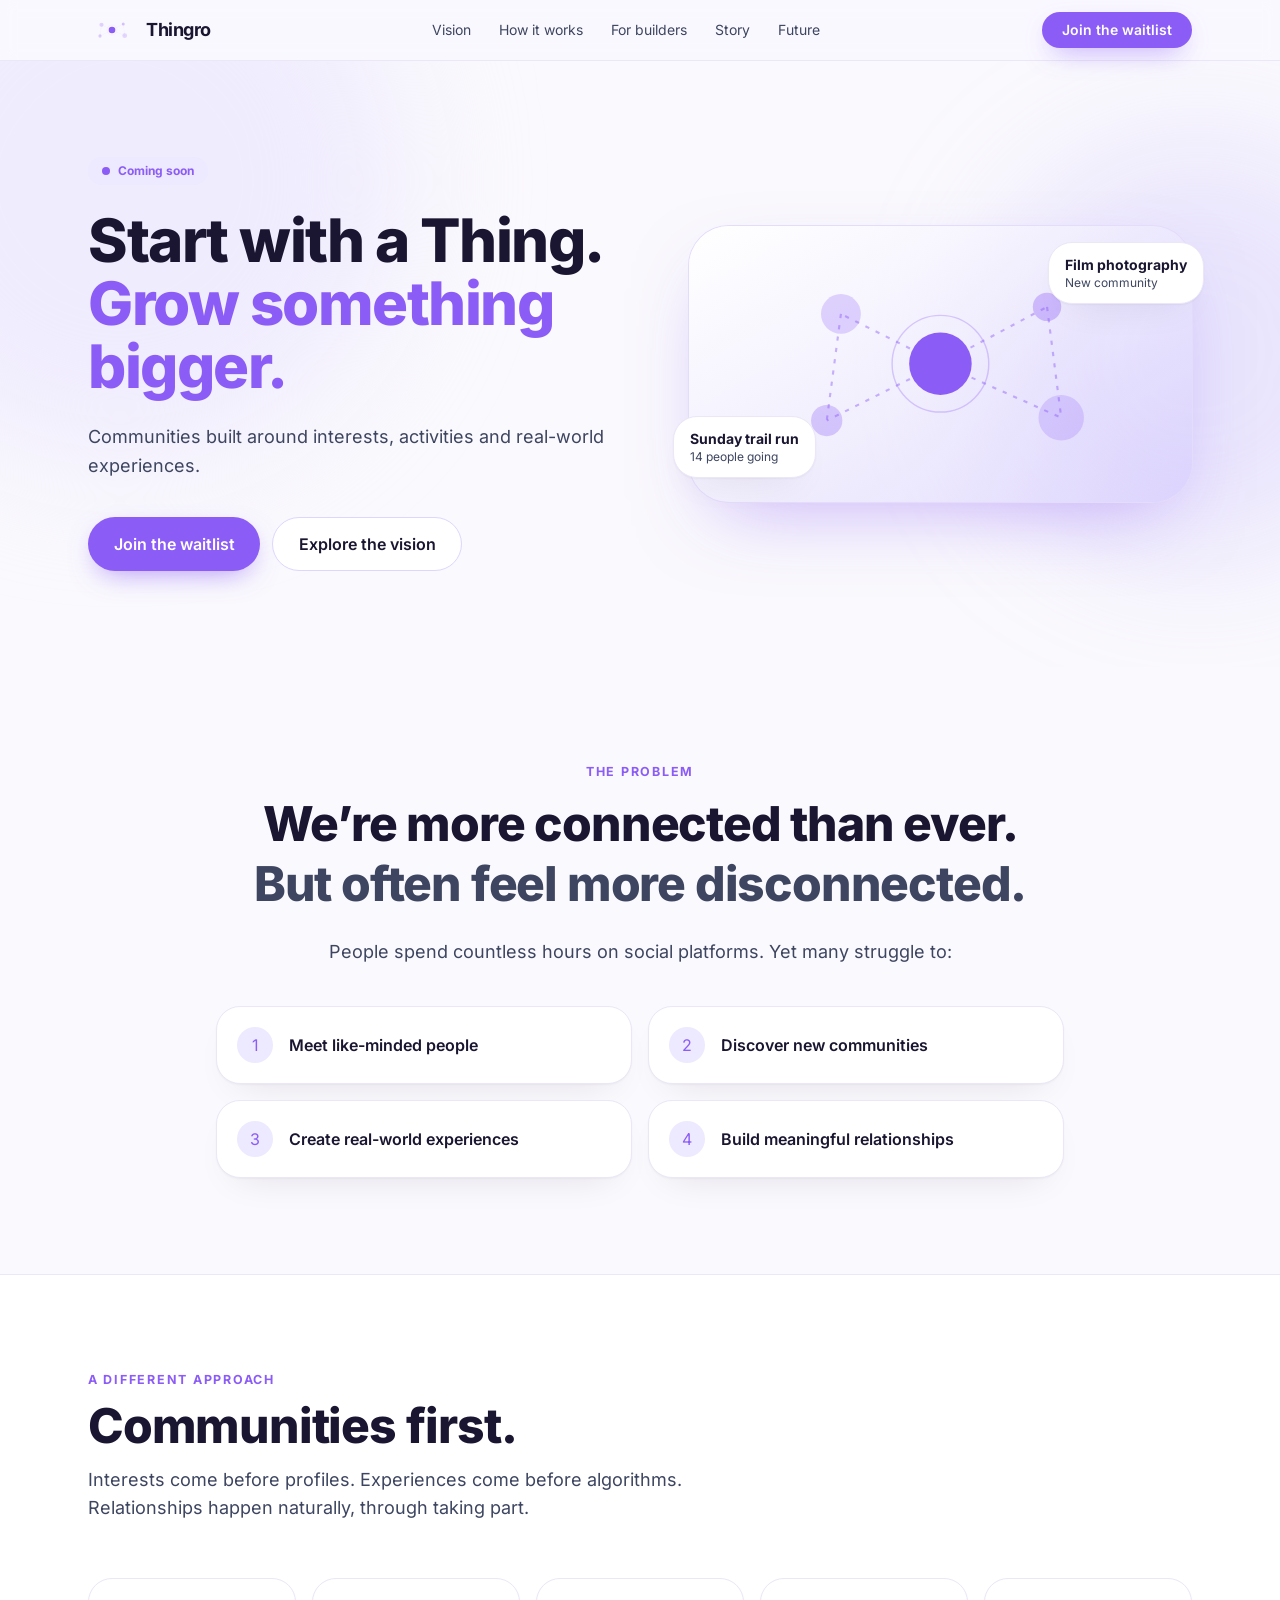
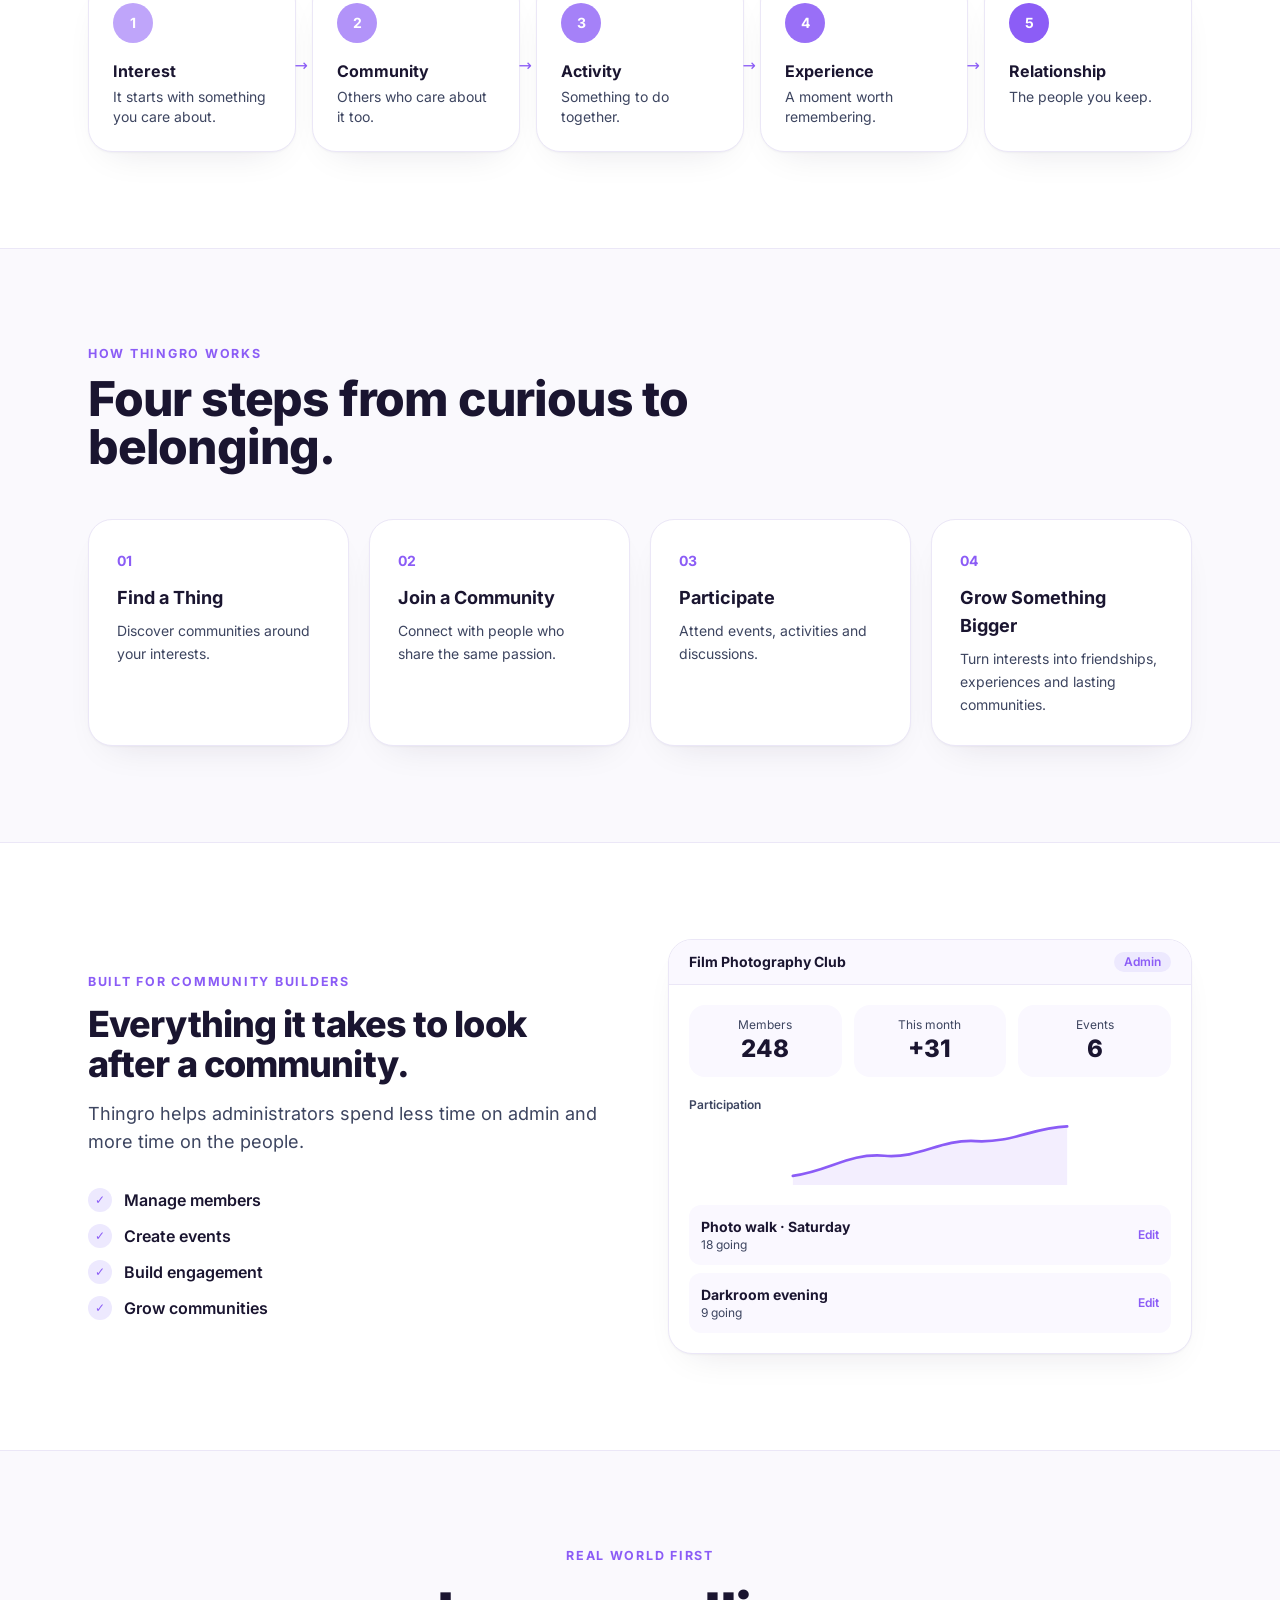
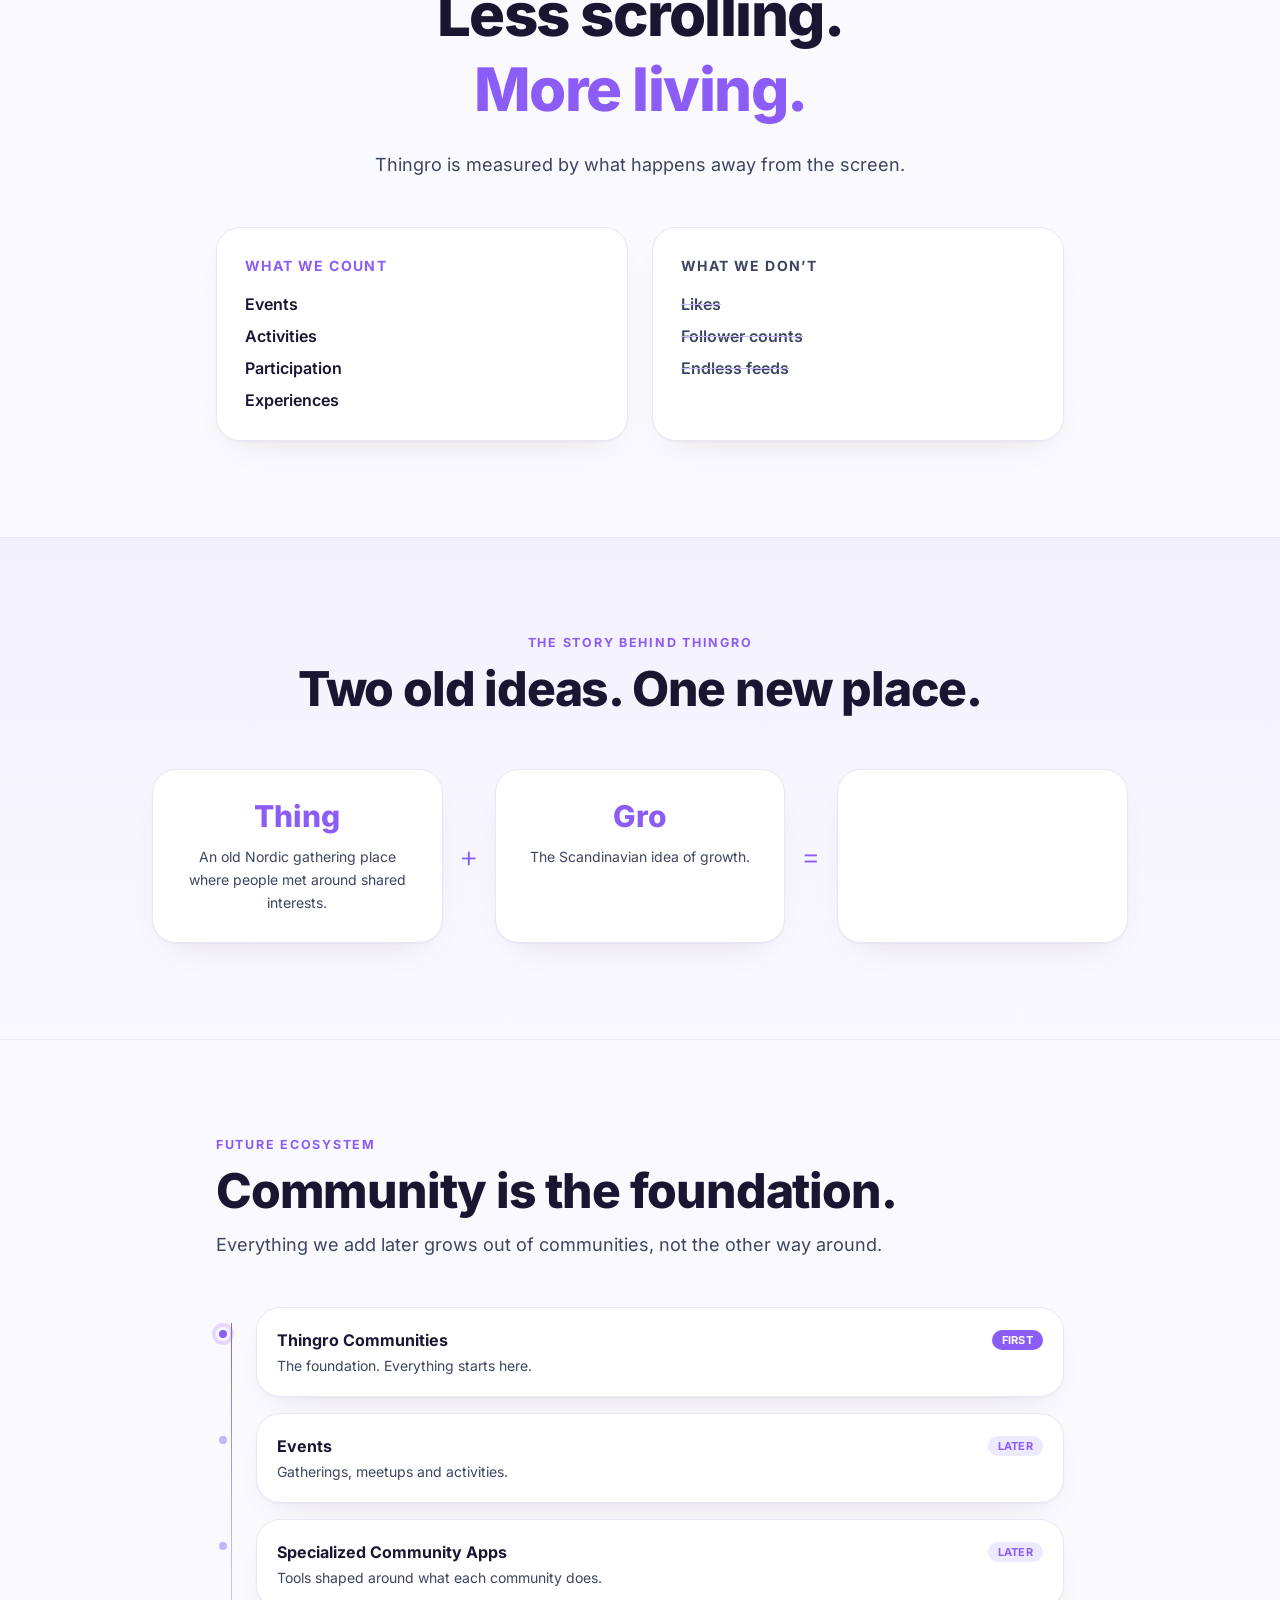
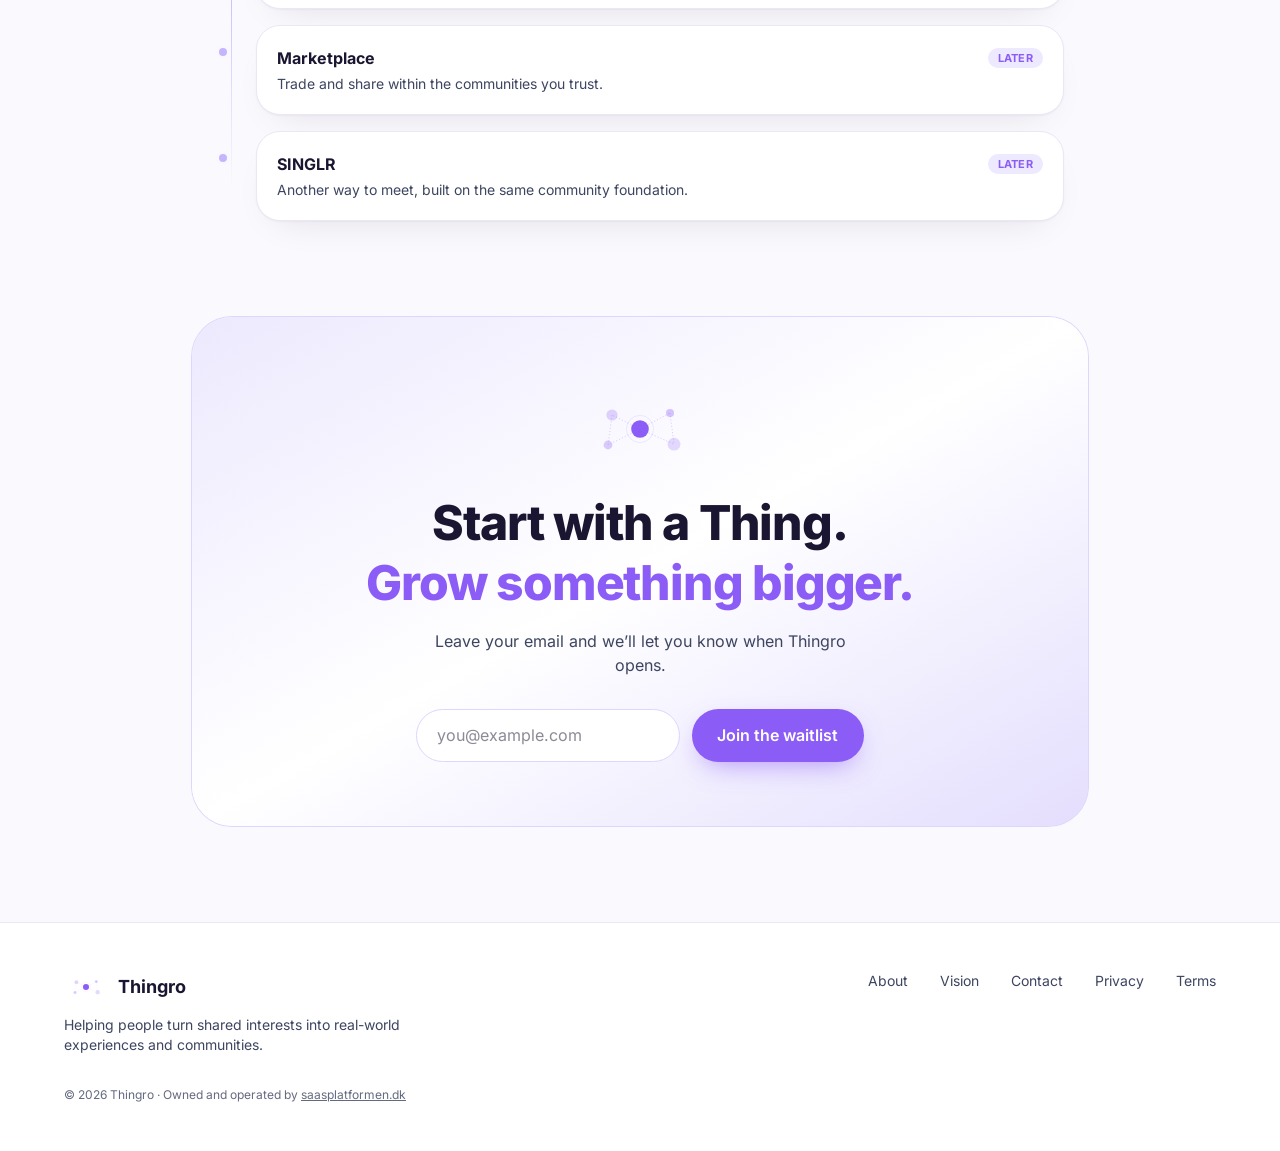
==== commit 76018bbf: "Deploy 2026-11-15T20:23Z Co-authored-by: Copilot <223556219+Copilot@users.noreply.github.com>" ====
--- a/index.html
+++ b/index.html
@@ -1 +1 @@
-<!DOCTYPE html><html lang="en"><head><meta charset="utf-8"><meta name="viewport" content="width=device-width, initial-scale=1"><title>Thingro – Start with a Thing. Grow something bigger.</title><meta name="description" content="Thingro is a platform for communities built around interests, activities and real-world experiences. Coming soon."><meta name="theme-color" content="#FAF9FD"><link rel="canonical" href="https://www.thingro.com/"><link rel="icon" type="image/svg+xml" href="/favicon.svg"><meta property="og:type" content="website"><meta property="og:locale" content="en_GB"><meta property="og:site_name" content="Thingro"><meta property="og:title" content="Thingro – Start with a Thing. Grow something bigger."><meta property="og:description" content="Thingro is a platform for communities built around interests, activities and real-world experiences. Coming soon."><meta property="og:url" content="https://www.thingro.com/"><meta name="twitter:card" content="summary"><script type="application/ld+json">{"@context":"https://schema.org","@type":"Organization","name":"Thingro","url":"https://www.thingro.com","parentOrganization":{"@type":"Organization","name":"SaaSPlatformen","url":"https://www.saasplatformen.dk"}}</script><link rel="stylesheet" href="/_astro/Base.CMRn_nbq.css"></head><body><a href="#main" class="sr-only focus:not-sr-only focus:fixed focus:left-4 focus:top-4 focus:z-50 focus:rounded-lg focus:bg-white focus:px-4 focus:py-2">Skip to content</a><header class="sticky top-0 z-40 border-b border-[#ebe7f7] bg-paper/85 backdrop-blur"><div class="mx-auto flex max-w-6xl items-center justify-between px-6 py-3"><a href="/" class="flex items-center gap-2.5 text-lg font-bold tracking-tight"><svg viewBox="40 0 240 160" fill="none" class="h-9 w-12" aria-hidden="true" focusable="false"><g stroke="#8B5CF6" stroke-opacity=".45" stroke-width="1.5" class="ln"><line x1="160" y1="80" x2="90" y2="45"></line><line x1="160" y1="80" x2="235" y2="40"></line><line x1="160" y1="80" x2="80" y2="120"></line><line x1="160" y1="80" x2="245" y2="118"></line><line x1="90" y1="45" x2="80" y2="120"></line><line x1="235" y1="40" x2="245" y2="118"></line></g><circle class="nd" cx="90" cy="45" r="14" fill="#8B5CF6" fill-opacity=".25" style="--x:-5px;--y:-4px"></circle><circle class="nd" cx="235" cy="40" r="10" fill="#8B5CF6" fill-opacity=".35" style="--x:5px;--y:-5px;animation-delay:-2s"></circle><circle class="nd" cx="80" cy="120" r="11" fill="#8B5CF6" fill-opacity=".3" style="--x:-4px;--y:5px;animation-delay:-4s"></circle><circle class="nd" cx="245" cy="118" r="16" fill="#8B5CF6" fill-opacity=".22" style="--x:5px;--y:5px;animation-delay:-3s"></circle><circle cx="160" cy="80" r="22" fill="#8B5CF6"></circle><circle class="rg" cx="160" cy="80" r="34" stroke="#8B5CF6" stroke-opacity=".5"></circle></svg><span>Thingro</span></a><nav class="hidden items-center gap-7 text-sm text-body md:flex" aria-label="Main"><a href="#different" class="hover:text-ink">Vision</a><a href="#how" class="hover:text-ink">How it works</a><a href="#builders" class="hover:text-ink">For builders</a><a href="#story" class="hover:text-ink">Story</a><a href="#future" class="hover:text-ink">Future</a></nav><a href="#waitlist" class="btn btn-primary !px-5 !py-2 text-sm">Join the waitlist</a></div></header><main id="main"><!-- HERO --><section class="relative overflow-hidden"><div class="pointer-events-none absolute -left-40 -top-40 h-[560px] w-[560px] rounded-full bg-lav/80 blur-3xl"></div><div class="pointer-events-none absolute -right-32 top-20 h-[420px] w-[420px] rounded-full bg-lav-2/30 blur-3xl"></div><div class="relative mx-auto grid max-w-6xl items-center gap-12 px-6 pb-24 pt-16 md:pt-24 lg:grid-cols-[1.1fr_1fr]"><div><span class="reveal inline-flex items-center gap-2 rounded-full bg-lav px-3.5 py-1.5 text-xs font-bold text-violet-dark"><span class="h-2 w-2 rounded-full bg-violet"></span>Coming soon</span><h1 class="reveal mt-6 text-5xl font-extrabold leading-[1.05] tracking-tight sm:text-6xl" style="--d:80ms">Start with a Thing.<br><span class="text-violet">Grow something bigger.</span></h1><p class="reveal mt-6 max-w-xl text-lg leading-relaxed text-body" style="--d:160ms">Communities built around interests, activities and real-world experiences.</p><div class="reveal mt-9 flex flex-wrap gap-3" style="--d:240ms"><a href="#waitlist" class="btn btn-primary">Join the waitlist</a><a href="#different" class="btn btn-ghost">Explore the vision</a></div></div><div class="reveal relative mx-auto w-full max-w-lg" style="--d:150ms" aria-hidden="true"><div class="rounded-[2.5rem] bg-gradient-to-br from-white via-lav/60 to-lav-2/40 p-6 shadow-[0_30px_80px_-30px_rgba(139,92,246,.5)] ring-1 ring-[#e4dcfb]"><svg viewBox="40 0 240 160" fill="none" class="h-auto w-full" aria-hidden="true" focusable="false"><g stroke="#8B5CF6" stroke-opacity=".45" stroke-width="1.5" class="ln"><line x1="160" y1="80" x2="90" y2="45"></line><line x1="160" y1="80" x2="235" y2="40"></line><line x1="160" y1="80" x2="80" y2="120"></line><line x1="160" y1="80" x2="245" y2="118"></line><line x1="90" y1="45" x2="80" y2="120"></line><line x1="235" y1="40" x2="245" y2="118"></line></g><circle class="nd" cx="90" cy="45" r="14" fill="#8B5CF6" fill-opacity=".25" style="--x:-5px;--y:-4px"></circle><circle class="nd" cx="235" cy="40" r="10" fill="#8B5CF6" fill-opacity=".35" style="--x:5px;--y:-5px;animation-delay:-2s"></circle><circle class="nd" cx="80" cy="120" r="11" fill="#8B5CF6" fill-opacity=".3" style="--x:-4px;--y:5px;animation-delay:-4s"></circle><circle class="nd" cx="245" cy="118" r="16" fill="#8B5CF6" fill-opacity=".22" style="--x:5px;--y:5px;animation-delay:-3s"></circle><circle cx="160" cy="80" r="22" fill="#8B5CF6"></circle><circle class="rg" cx="160" cy="80" r="34" stroke="#8B5CF6" stroke-opacity=".5"></circle></svg></div><div class="card floaty absolute -left-4 bottom-6 px-4 py-3 text-sm" style="--r:-3deg"><b>Sunday trail run</b><p class="text-xs text-body">14 people going</p></div><div class="card floaty absolute -right-3 top-4 px-4 py-3 text-sm" style="--r:3deg;animation-delay:-3s"><b>Film photography</b><p class="text-xs text-body">New community</p></div></div></div></section><!-- PROBLEM --><section class="mx-auto max-w-4xl px-6 py-24 text-center"><p class="eyebrow reveal">The problem</p><h2 class="reveal mt-3 text-4xl font-extrabold leading-tight tracking-tight sm:text-5xl" style="--d:60ms">We’re more connected than ever.<br><span class="text-body">But often feel more disconnected.</span></h2><p class="reveal mx-auto mt-6 max-w-2xl text-lg text-body" style="--d:120ms">People spend countless hours on social platforms. Yet many struggle to:</p><ul class="mt-10 grid gap-4 text-left sm:grid-cols-2"><li class="card reveal flex items-center gap-4 p-5" style="--d:0ms"><span class="grid h-9 w-9 shrink-0 place-items-center rounded-full bg-lav text-violet-dark">1</span><span class="font-semibold">Meet like-minded people</span></li><li class="card reveal flex items-center gap-4 p-5" style="--d:70ms"><span class="grid h-9 w-9 shrink-0 place-items-center rounded-full bg-lav text-violet-dark">2</span><span class="font-semibold">Discover new communities</span></li><li class="card reveal flex items-center gap-4 p-5" style="--d:140ms"><span class="grid h-9 w-9 shrink-0 place-items-center rounded-full bg-lav text-violet-dark">3</span><span class="font-semibold">Create real-world experiences</span></li><li class="card reveal flex items-center gap-4 p-5" style="--d:210ms"><span class="grid h-9 w-9 shrink-0 place-items-center rounded-full bg-lav text-violet-dark">4</span><span class="font-semibold">Build meaningful relationships</span></li></ul></section><!-- DIFFERENT --><section id="different" class="border-y border-[#ebe7f7] bg-white py-24"><div class="mx-auto max-w-6xl px-6"><p class="eyebrow reveal">A different approach</p><h2 class="reveal mt-3 text-4xl font-extrabold tracking-tight sm:text-5xl" style="--d:60ms">Communities first.</h2><p class="reveal mt-4 max-w-2xl text-lg text-body" style="--d:120ms">Interests come before profiles. Experiences come before algorithms. Relationships happen naturally, through taking part.</p><ol class="mt-14 grid gap-4 md:grid-cols-5"><li class="reveal relative" style="--d:0ms"><div class="card h-full p-6"><span class="grid h-10 w-10 place-items-center rounded-full bg-violet text-sm font-bold text-white" style="opacity:0.55">1</span><h3 class="mt-4 font-bold">Interest</h3><p class="mt-1 text-sm text-body">It starts with something you care about.</p></div><span class="absolute -right-3 top-1/2 z-10 hidden -translate-y-1/2 text-violet md:block" aria-hidden="true">→</span></li><li class="reveal relative" style="--d:100ms"><div class="card h-full p-6"><span class="grid h-10 w-10 place-items-center rounded-full bg-violet text-sm font-bold text-white" style="opacity:0.66">2</span><h3 class="mt-4 font-bold">Community</h3><p class="mt-1 text-sm text-body">Others who care about it too.</p></div><span class="absolute -right-3 top-1/2 z-10 hidden -translate-y-1/2 text-violet md:block" aria-hidden="true">→</span></li><li class="reveal relative" style="--d:200ms"><div class="card h-full p-6"><span class="grid h-10 w-10 place-items-center rounded-full bg-violet text-sm font-bold text-white" style="opacity:0.77">3</span><h3 class="mt-4 font-bold">Activity</h3><p class="mt-1 text-sm text-body">Something to do together.</p></div><span class="absolute -right-3 top-1/2 z-10 hidden -translate-y-1/2 text-violet md:block" aria-hidden="true">→</span></li><li class="reveal relative" style="--d:300ms"><div class="card h-full p-6"><span class="grid h-10 w-10 place-items-center rounded-full bg-violet text-sm font-bold text-white" style="opacity:0.8800000000000001">4</span><h3 class="mt-4 font-bold">Experience</h3><p class="mt-1 text-sm text-body">A moment worth remembering.</p></div><span class="absolute -right-3 top-1/2 z-10 hidden -translate-y-1/2 text-violet md:block" aria-hidden="true">→</span></li><li class="reveal relative" style="--d:400ms"><div class="card h-full p-6"><span class="grid h-10 w-10 place-items-center rounded-full bg-violet text-sm font-bold text-white" style="opacity:0.99">5</span><h3 class="mt-4 font-bold">Relationship</h3><p class="mt-1 text-sm text-body">The people you keep.</p></div></li></ol></div></section><!-- HOW --><section id="how" class="mx-auto max-w-6xl px-6 py-24"><p class="eyebrow reveal">How Thingro works</p><h2 class="reveal mt-3 max-w-2xl text-4xl font-extrabold tracking-tight sm:text-5xl" style="--d:60ms">Four steps from curious to belonging.</h2><div class="mt-12 grid gap-5 sm:grid-cols-2 lg:grid-cols-4"><article class="card reveal p-7" style="--d:0ms"><span class="text-sm font-bold text-violet">01</span><h3 class="mt-3 text-lg font-bold">Find a Thing</h3><p class="mt-2 text-sm leading-relaxed text-body">Discover communities around your interests.</p></article><article class="card reveal p-7" style="--d:80ms"><span class="text-sm font-bold text-violet">02</span><h3 class="mt-3 text-lg font-bold">Join a Community</h3><p class="mt-2 text-sm leading-relaxed text-body">Connect with people who share the same passion.</p></article><article class="card reveal p-7" style="--d:160ms"><span class="text-sm font-bold text-violet">03</span><h3 class="mt-3 text-lg font-bold">Participate</h3><p class="mt-2 text-sm leading-relaxed text-body">Attend events, activities and discussions.</p></article><article class="card reveal p-7" style="--d:240ms"><span class="text-sm font-bold text-violet">04</span><h3 class="mt-3 text-lg font-bold">Grow Something Bigger</h3><p class="mt-2 text-sm leading-relaxed text-body">Turn interests into friendships, experiences and lasting communities.</p></article></div></section><!-- BUILDERS --><section id="builders" class="border-y border-[#ebe7f7] bg-white py-24"><div class="mx-auto grid max-w-6xl items-center gap-14 px-6 lg:grid-cols-2"><div><p class="eyebrow reveal">Built for community builders</p><h2 class="reveal mt-3 text-4xl font-extrabold tracking-tight" style="--d:60ms">Everything it takes to look after a community.</h2><p class="reveal mt-4 text-lg text-body" style="--d:120ms">Thingro helps administrators spend less time on admin and more time on the people.</p><ul class="mt-8 space-y-3"><li class="reveal flex items-center gap-3 font-semibold" style="--d:0ms"><span class="grid h-6 w-6 place-items-center rounded-full bg-lav text-xs text-violet-dark">✓</span>Manage members</li><li class="reveal flex items-center gap-3 font-semibold" style="--d:70ms"><span class="grid h-6 w-6 place-items-center rounded-full bg-lav text-xs text-violet-dark">✓</span>Create events</li><li class="reveal flex items-center gap-3 font-semibold" style="--d:140ms"><span class="grid h-6 w-6 place-items-center rounded-full bg-lav text-xs text-violet-dark">✓</span>Build engagement</li><li class="reveal flex items-center gap-3 font-semibold" style="--d:210ms"><span class="grid h-6 w-6 place-items-center rounded-full bg-lav text-xs text-violet-dark">✓</span>Grow communities</li></ul></div><div class="reveal card overflow-hidden" style="--d:120ms" aria-hidden="true"><div class="flex items-center justify-between border-b border-[#ebe7f7] bg-paper px-5 py-3 text-sm"><b>Film Photography Club</b><span class="rounded-full bg-lav px-2.5 py-0.5 text-xs font-semibold text-violet-dark">Admin</span></div><div class="grid grid-cols-3 gap-3 p-5 text-center"><div class="rounded-2xl bg-paper p-3"><p class="text-xs text-body">Members</p><p class="text-2xl font-extrabold">248</p></div><div class="rounded-2xl bg-paper p-3"><p class="text-xs text-body">This month</p><p class="text-2xl font-extrabold">+31</p></div><div class="rounded-2xl bg-paper p-3"><p class="text-xs text-body">Events</p><p class="text-2xl font-extrabold">6</p></div></div><div class="px-5"><p class="mb-2 text-xs font-semibold text-body">Participation</p><svg viewBox="0 0 300 70" class="h-16 w-full" fill="none"><path d="M0 60C40 55 60 35 100 38S160 20 200 22 260 8 300 6" stroke="#8B5CF6" stroke-width="3" stroke-linecap="round"></path><path d="M0 60C40 55 60 35 100 38S160 20 200 22 260 8 300 6V70H0z" fill="#8B5CF6" fill-opacity=".1"></path></svg></div><div class="space-y-2 p-5 text-sm"><div class="flex items-center justify-between rounded-xl bg-paper p-3"><div><b>Photo walk · Saturday</b><p class="text-xs text-body">18 going</p></div><span class="text-xs font-semibold text-violet-dark">Edit</span></div><div class="flex items-center justify-between rounded-xl bg-paper p-3"><div><b>Darkroom evening</b><p class="text-xs text-body">9 going</p></div><span class="text-xs font-semibold text-violet-dark">Edit</span></div></div></div></div></section><!-- REAL WORLD --><section class="mx-auto max-w-4xl px-6 py-24 text-center"><p class="eyebrow reveal">Real world first</p><h2 class="reveal mt-3 text-5xl font-extrabold leading-tight tracking-tight sm:text-6xl" style="--d:60ms">Less scrolling.<br><span class="text-violet">More living.</span></h2><p class="reveal mx-auto mt-6 max-w-2xl text-lg text-body" style="--d:120ms">Thingro is measured by what happens away from the screen.</p><div class="mt-12 grid gap-6 text-left sm:grid-cols-2"><div class="card reveal p-7" style="--d:0ms"><p class="text-sm font-bold uppercase tracking-widest text-violet-dark">What we count</p><ul class="mt-4 space-y-2 font-semibold"><li>Events</li><li>Activities</li><li>Participation</li><li>Experiences</li></ul></div><div class="card reveal p-7 text-body" style="--d:100ms"><p class="text-sm font-bold uppercase tracking-widest">What we don’t</p><ul class="mt-4 space-y-2 font-semibold line-through decoration-lav-2"><li>Likes</li><li>Follower counts</li><li>Endless feeds</li></ul></div></div></section><!-- STORY --><section id="story" class="border-y border-[#ebe7f7] bg-gradient-to-b from-lav/50 to-paper py-24"><div class="mx-auto max-w-5xl px-6 text-center"><p class="eyebrow reveal">The story behind Thingro</p><h2 class="reveal mt-3 text-4xl font-extrabold tracking-tight sm:text-5xl" style="--d:60ms">Two old ideas. One new place.</h2><div class="mt-14 grid items-stretch gap-4 md:grid-cols-[1fr_auto_1fr_auto_1fr]"><div class="card reveal p-7"><p class="text-3xl font-extrabold text-violet">Thing</p><p class="mt-3 text-sm leading-relaxed text-body">An old Nordic gathering place where people met around shared interests.</p></div><span class="reveal self-center text-3xl font-light text-violet" style="--d:80ms" aria-hidden="true">+</span><div class="card reveal p-7" style="--d:120ms"><p class="text-3xl font-extrabold text-violet">Gro</p><p class="mt-3 text-sm leading-relaxed text-body">The Scandinavian idea of growth.</p></div><span class="reveal self-center text-3xl font-light text-violet" style="--d:200ms" aria-hidden="true">=</span><div class="card reveal bg-gradient-to-br from-violet to-violet-dark p-7 text-white" style="--d:240ms"><p class="text-3xl font-extrabold">Thingro</p><p class="mt-3 text-sm leading-relaxed text-white/85">Where communities grow.</p></div></div></div></section><!-- FUTURE --><section id="future" class="mx-auto max-w-4xl px-6 py-24"><p class="eyebrow reveal">Future ecosystem</p><h2 class="reveal mt-3 text-4xl font-extrabold tracking-tight sm:text-5xl" style="--d:60ms">Community is the foundation.</h2><p class="reveal mt-4 max-w-2xl text-lg text-body" style="--d:120ms">Everything we add later grows out of communities, not the other way around.</p><ol class="relative mt-12 space-y-4 pl-10"><div class="absolute bottom-4 left-[15px] top-4 w-px bg-gradient-to-b from-violet via-lav-2 to-transparent"></div><li class="reveal relative" style="--d:0ms"><span class="absolute -left-10 top-5 h-[14px] w-[14px] rounded-full border-[3px] border-paper bg-violet ring-4 ring-violet/20"></span><div class="card p-5"><div class="flex items-center justify-between gap-3"><h3 class="font-bold">Thingro Communities</h3><span class="rounded-full px-2.5 py-0.5 text-[11px] font-bold uppercase tracking-wide bg-violet text-white">First</span></div><p class="mt-1 text-sm text-body">The foundation. Everything starts here.</p></div></li><li class="reveal relative" style="--d:90ms"><span class="absolute -left-10 top-5 h-[14px] w-[14px] rounded-full border-[3px] border-paper bg-lav-2"></span><div class="card p-5"><div class="flex items-center justify-between gap-3"><h3 class="font-bold">Events</h3><span class="rounded-full px-2.5 py-0.5 text-[11px] font-bold uppercase tracking-wide bg-lav text-violet-dark">Later</span></div><p class="mt-1 text-sm text-body">Gatherings, meetups and activities.</p></div></li><li class="reveal relative" style="--d:180ms"><span class="absolute -left-10 top-5 h-[14px] w-[14px] rounded-full border-[3px] border-paper bg-lav-2"></span><div class="card p-5"><div class="flex items-center justify-between gap-3"><h3 class="font-bold">Specialized Community Apps</h3><span class="rounded-full px-2.5 py-0.5 text-[11px] font-bold uppercase tracking-wide bg-lav text-violet-dark">Later</span></div><p class="mt-1 text-sm text-body">Tools shaped around what each community does.</p></div></li><li class="reveal relative" style="--d:270ms"><span class="absolute -left-10 top-5 h-[14px] w-[14px] rounded-full border-[3px] border-paper bg-lav-2"></span><div class="card p-5"><div class="flex items-center justify-between gap-3"><h3 class="font-bold">Marketplace</h3><span class="rounded-full px-2.5 py-0.5 text-[11px] font-bold uppercase tracking-wide bg-lav text-violet-dark">Later</span></div><p class="mt-1 text-sm text-body">Trade and share within the communities you trust.</p></div></li><li class="reveal relative" style="--d:360ms"><span class="absolute -left-10 top-5 h-[14px] w-[14px] rounded-full border-[3px] border-paper bg-lav-2"></span><div class="card p-5"><div class="flex items-center justify-between gap-3"><h3 class="font-bold">SINGLR</h3><span class="rounded-full px-2.5 py-0.5 text-[11px] font-bold uppercase tracking-wide bg-lav text-violet-dark">Later</span></div><p class="mt-1 text-sm text-body">Another way to meet, built on the same community foundation.</p></div></li></ol></section><!-- CTA --><section id="waitlist" class="px-6 pb-24"><div class="relative mx-auto max-w-4xl overflow-hidden rounded-[2.5rem] bg-gradient-to-br from-lav via-white to-lav-2/40 p-10 text-center ring-1 ring-[#ddd6fe] sm:p-16"><svg viewBox="40 0 240 160" fill="none" class="reveal mx-auto h-24 w-32" aria-hidden="true" focusable="false"><g stroke="#8B5CF6" stroke-opacity=".45" stroke-width="1.5" class="ln"><line x1="160" y1="80" x2="90" y2="45"></line><line x1="160" y1="80" x2="235" y2="40"></line><line x1="160" y1="80" x2="80" y2="120"></line><line x1="160" y1="80" x2="245" y2="118"></line><line x1="90" y1="45" x2="80" y2="120"></line><line x1="235" y1="40" x2="245" y2="118"></line></g><circle class="nd" cx="90" cy="45" r="14" fill="#8B5CF6" fill-opacity=".25" style="--x:-5px;--y:-4px"></circle><circle class="nd" cx="235" cy="40" r="10" fill="#8B5CF6" fill-opacity=".35" style="--x:5px;--y:-5px;animation-delay:-2s"></circle><circle class="nd" cx="80" cy="120" r="11" fill="#8B5CF6" fill-opacity=".3" style="--x:-4px;--y:5px;animation-delay:-4s"></circle><circle class="nd" cx="245" cy="118" r="16" fill="#8B5CF6" fill-opacity=".22" style="--x:5px;--y:5px;animation-delay:-3s"></circle><circle cx="160" cy="80" r="22" fill="#8B5CF6"></circle><circle class="rg" cx="160" cy="80" r="34" stroke="#8B5CF6" stroke-opacity=".5"></circle></svg><h2 class="reveal mt-4 text-4xl font-extrabold leading-tight tracking-tight sm:text-5xl" style="--d:60ms">Start with a Thing.<br><span class="text-violet">Grow something bigger.</span></h2><p class="reveal mx-auto mt-4 max-w-md text-body" style="--d:120ms">Leave your email and we’ll let you know when Thingro opens.</p><form data-notify class="reveal mx-auto mt-8 flex max-w-md flex-col gap-3 sm:flex-row" style="--d:180ms"><label class="sr-only" for="email">Email</label><input id="email" type="email" required placeholder="you@example.com" autocomplete="email" class="min-w-0 flex-1 rounded-full border border-[#ddd6fe] bg-white px-5 py-3 outline-none transition focus:border-violet focus:ring-4 focus:ring-violet/20"><button type="submit" class="btn btn-primary">Join the waitlist</button></form><p id="notify-ok" hidden class="mt-6 font-semibold text-violet-dark">Thank you! We’ll be in touch when we’re ready.</p></div></section></main><footer class="border-t border-[#ebe7f7] bg-white px-6 py-12"><div class="mx-auto flex max-w-6xl flex-col justify-between gap-8 md:flex-row"><div class="max-w-sm"><div class="flex items-center gap-2.5 text-lg font-bold"><svg viewBox="40 0 240 160" fill="none" class="h-8 w-11" aria-hidden="true" focusable="false"><g stroke="#8B5CF6" stroke-opacity=".45" stroke-width="1.5" class="ln"><line x1="160" y1="80" x2="90" y2="45"></line><line x1="160" y1="80" x2="235" y2="40"></line><line x1="160" y1="80" x2="80" y2="120"></line><line x1="160" y1="80" x2="245" y2="118"></line><line x1="90" y1="45" x2="80" y2="120"></line><line x1="235" y1="40" x2="245" y2="118"></line></g><circle class="nd" cx="90" cy="45" r="14" fill="#8B5CF6" fill-opacity=".25" style="--x:-5px;--y:-4px"></circle><circle class="nd" cx="235" cy="40" r="10" fill="#8B5CF6" fill-opacity=".35" style="--x:5px;--y:-5px;animation-delay:-2s"></circle><circle class="nd" cx="80" cy="120" r="11" fill="#8B5CF6" fill-opacity=".3" style="--x:-4px;--y:5px;animation-delay:-4s"></circle><circle class="nd" cx="245" cy="118" r="16" fill="#8B5CF6" fill-opacity=".22" style="--x:5px;--y:5px;animation-delay:-3s"></circle><circle cx="160" cy="80" r="22" fill="#8B5CF6"></circle><circle class="rg" cx="160" cy="80" r="34" stroke="#8B5CF6" stroke-opacity=".5"></circle></svg>Thingro</div><p class="mt-3 text-sm text-body">Helping people turn shared interests into real-world experiences and communities.</p></div><nav class="flex flex-wrap gap-x-8 gap-y-3 text-sm text-body" aria-label="Footer"><a href="#story" class="hover:text-ink">About</a><a href="#different" class="hover:text-ink">Vision</a><a href="mailto:kontakt@saasplatformen.dk" class="hover:text-ink">Contact</a><a href="/privacy/" class="hover:text-ink">Privacy</a><a href="/terms/" class="hover:text-ink">Terms</a></nav></div><p class="mx-auto mt-8 max-w-6xl text-xs text-body/80">© 2026 Thingro · Owned and operated by <a href="https://saasplatformen.dk" target="_blank" rel="noopener noreferrer" class="underline hover:text-ink">saasplatformen.dk</a></p></footer><script type="module">var e=new IntersectionObserver(t=>t.forEach(t=>{t.isIntersecting&&(t.target.classList.add(`in`),e.unobserve(t.target))}),{threshold:.12});document.querySelectorAll(`.reveal`).forEach(t=>e.observe(t));var t=document.querySelector(`form[data-notify]`);t?.addEventListener(`submit`,e=>{e.preventDefault(),t.hidden=!0,document.getElementById(`notify-ok`)?.removeAttribute(`hidden`)});</script></body></html>+<!DOCTYPE html><html lang="en"><head><meta charset="utf-8"><meta name="viewport" content="width=device-width, initial-scale=1"><title>Thingro – Start with a Thing. Grow something bigger.</title><meta name="description" content="Thingro is a platform for communities built around interests, activities and real-world experiences. Coming soon."><meta name="theme-color" content="#FAF9FD"><link rel="canonical" href="https://www.thingro.com/"><link rel="icon" type="image/svg+xml" href="/favicon.svg"><meta property="og:type" content="website"><meta property="og:locale" content="en_GB"><meta property="og:site_name" content="Thingro"><meta property="og:title" content="Thingro – Start with a Thing. Grow something bigger."><meta property="og:description" content="Thingro is a platform for communities built around interests, activities and real-world experiences. Coming soon."><meta property="og:url" content="https://www.thingro.com/"><meta name="twitter:card" content="summary"><script type="application/ld+json">{"@context":"https://schema.org","@type":"Organization","name":"Thingro","url":"https://www.thingro.com","parentOrganization":{"@type":"Organization","name":"SaaSPlatformen","url":"https://www.saasplatformen.dk"}}</script><link rel="stylesheet" href="/_astro/Base.CBa0huSM.css"></head><body><a href="#main" class="sr-only focus:not-sr-only focus:fixed focus:left-4 focus:top-4 focus:z-50 focus:rounded-lg focus:bg-white focus:px-4 focus:py-2">Skip to content</a><header class="sticky top-0 z-40 border-b border-[#ebe7f7] bg-paper/85 backdrop-blur"><div class="mx-auto flex max-w-6xl items-center justify-between px-6 py-3"><a href="/" class="flex items-center gap-2.5 text-lg font-bold tracking-tight"><svg viewBox="0 0 320 160" fill="none" class="h-9 w-12" aria-hidden="true" focusable="false"><g stroke="#8B5CF6" stroke-opacity=".45" stroke-width="1.5" class="ln"><line x1="160" y1="80" x2="90" y2="45"></line><line x1="160" y1="80" x2="235" y2="40"></line><line x1="160" y1="80" x2="80" y2="120"></line><line x1="160" y1="80" x2="245" y2="118"></line><line x1="90" y1="45" x2="80" y2="120"></line><line x1="235" y1="40" x2="245" y2="118"></line></g><circle class="nd" cx="90" cy="45" r="14" fill="#8B5CF6" fill-opacity=".25" style="--x:-5px;--y:-4px"></circle><circle class="nd" cx="235" cy="40" r="10" fill="#8B5CF6" fill-opacity=".35" style="--x:5px;--y:-5px;animation-delay:-2s"></circle><circle class="nd" cx="80" cy="120" r="11" fill="#8B5CF6" fill-opacity=".3" style="--x:-4px;--y:5px;animation-delay:-4s"></circle><circle class="nd" cx="245" cy="118" r="16" fill="#8B5CF6" fill-opacity=".22" style="--x:5px;--y:5px;animation-delay:-3s"></circle><circle cx="160" cy="80" r="22" fill="#8B5CF6"></circle><circle class="rg" cx="160" cy="80" r="34" stroke="#8B5CF6" stroke-opacity=".3"></circle></svg><span>Thingro</span></a><nav class="hidden items-center gap-7 text-sm text-body md:flex" aria-label="Main"><a href="#different" class="hover:text-ink">Vision</a><a href="#how" class="hover:text-ink">How it works</a><a href="#builders" class="hover:text-ink">For builders</a><a href="#story" class="hover:text-ink">Story</a><a href="#future" class="hover:text-ink">Future</a></nav><a href="#waitlist" class="btn btn-primary !px-5 !py-2 text-sm">Join the waitlist</a></div></header><main id="main"><!-- HERO --><section class="relative overflow-hidden"><div class="pointer-events-none absolute -left-40 -top-40 h-[560px] w-[560px] rounded-full bg-lav/80 blur-3xl"></div><div class="pointer-events-none absolute -right-32 top-20 h-[420px] w-[420px] rounded-full bg-lav-2/30 blur-3xl"></div><div class="relative mx-auto grid max-w-6xl items-center gap-12 px-6 pb-24 pt-16 md:pt-24 lg:grid-cols-[1.1fr_1fr]"><div><span class="reveal inline-flex items-center gap-2 rounded-full bg-lav px-3.5 py-1.5 text-xs font-bold text-violet-dark"><span class="h-2 w-2 rounded-full bg-violet"></span>Coming soon</span><h1 class="reveal mt-6 text-5xl font-extrabold leading-[1.05] tracking-tight sm:text-6xl" style="--d:80ms">Start with a Thing.<br><span class="text-violet">Grow something bigger.</span></h1><p class="reveal mt-6 max-w-xl text-lg leading-relaxed text-body" style="--d:160ms">Communities built around interests, activities and real-world experiences.</p><div class="reveal mt-9 flex flex-wrap gap-3" style="--d:240ms"><a href="#waitlist" class="btn btn-primary">Join the waitlist</a><a href="#different" class="btn btn-ghost">Explore the vision</a></div></div><div class="reveal relative mx-auto w-full max-w-lg" style="--d:150ms" aria-hidden="true"><div class="rounded-[2.5rem] bg-gradient-to-br from-white via-lav/60 to-lav-2/40 p-6 shadow-[0_30px_80px_-30px_rgba(139,92,246,.5)] ring-1 ring-[#e4dcfb]"><svg viewBox="0 0 320 160" fill="none" class="h-auto w-full" aria-hidden="true" focusable="false"><g stroke="#8B5CF6" stroke-opacity=".45" stroke-width="1.5" class="ln"><line x1="160" y1="80" x2="90" y2="45"></line><line x1="160" y1="80" x2="235" y2="40"></line><line x1="160" y1="80" x2="80" y2="120"></line><line x1="160" y1="80" x2="245" y2="118"></line><line x1="90" y1="45" x2="80" y2="120"></line><line x1="235" y1="40" x2="245" y2="118"></line></g><circle class="nd" cx="90" cy="45" r="14" fill="#8B5CF6" fill-opacity=".25" style="--x:-5px;--y:-4px"></circle><circle class="nd" cx="235" cy="40" r="10" fill="#8B5CF6" fill-opacity=".35" style="--x:5px;--y:-5px;animation-delay:-2s"></circle><circle class="nd" cx="80" cy="120" r="11" fill="#8B5CF6" fill-opacity=".3" style="--x:-4px;--y:5px;animation-delay:-4s"></circle><circle class="nd" cx="245" cy="118" r="16" fill="#8B5CF6" fill-opacity=".22" style="--x:5px;--y:5px;animation-delay:-3s"></circle><circle cx="160" cy="80" r="22" fill="#8B5CF6"></circle><circle class="rg" cx="160" cy="80" r="34" stroke="#8B5CF6" stroke-opacity=".3"></circle></svg></div><div class="card floaty absolute -left-4 bottom-6 px-4 py-3 text-sm" style="--r:-3deg"><b>Sunday trail run</b><p class="text-xs text-body">14 people going</p></div><div class="card floaty absolute -right-3 top-4 px-4 py-3 text-sm" style="--r:3deg;animation-delay:-3s"><b>Film photography</b><p class="text-xs text-body">New community</p></div></div></div></section><!-- PROBLEM --><section class="mx-auto max-w-4xl px-6 py-24 text-center"><p class="eyebrow reveal">The problem</p><h2 class="reveal mt-3 text-4xl font-extrabold leading-tight tracking-tight sm:text-5xl" style="--d:60ms">We’re more connected than ever.<br><span class="text-body">But often feel more disconnected.</span></h2><p class="reveal mx-auto mt-6 max-w-2xl text-lg text-body" style="--d:120ms">People spend countless hours on social platforms. Yet many struggle to:</p><ul class="mt-10 grid gap-4 text-left sm:grid-cols-2"><li class="card reveal flex items-center gap-4 p-5" style="--d:0ms"><span class="grid h-9 w-9 shrink-0 place-items-center rounded-full bg-lav text-violet-dark">1</span><span class="font-semibold">Meet like-minded people</span></li><li class="card reveal flex items-center gap-4 p-5" style="--d:70ms"><span class="grid h-9 w-9 shrink-0 place-items-center rounded-full bg-lav text-violet-dark">2</span><span class="font-semibold">Discover new communities</span></li><li class="card reveal flex items-center gap-4 p-5" style="--d:140ms"><span class="grid h-9 w-9 shrink-0 place-items-center rounded-full bg-lav text-violet-dark">3</span><span class="font-semibold">Create real-world experiences</span></li><li class="card reveal flex items-center gap-4 p-5" style="--d:210ms"><span class="grid h-9 w-9 shrink-0 place-items-center rounded-full bg-lav text-violet-dark">4</span><span class="font-semibold">Build meaningful relationships</span></li></ul></section><!-- DIFFERENT --><section id="different" class="border-y border-[#ebe7f7] bg-white py-24"><div class="mx-auto max-w-6xl px-6"><p class="eyebrow reveal">A different approach</p><h2 class="reveal mt-3 text-4xl font-extrabold tracking-tight sm:text-5xl" style="--d:60ms">Communities first.</h2><p class="reveal mt-4 max-w-2xl text-lg text-body" style="--d:120ms">Interests come before profiles. Experiences come before algorithms. Relationships happen naturally, through taking part.</p><ol class="mt-14 grid gap-4 md:grid-cols-5"><li class="reveal relative" style="--d:0ms"><div class="card h-full p-6"><span class="grid h-10 w-10 place-items-center rounded-full bg-violet text-sm font-bold text-white" style="opacity:0.55">1</span><h3 class="mt-4 font-bold">Interest</h3><p class="mt-1 text-sm text-body">It starts with something you care about.</p></div><span class="absolute -right-3 top-1/2 z-10 hidden -translate-y-1/2 text-violet md:block" aria-hidden="true">→</span></li><li class="reveal relative" style="--d:100ms"><div class="card h-full p-6"><span class="grid h-10 w-10 place-items-center rounded-full bg-violet text-sm font-bold text-white" style="opacity:0.66">2</span><h3 class="mt-4 font-bold">Community</h3><p class="mt-1 text-sm text-body">Others who care about it too.</p></div><span class="absolute -right-3 top-1/2 z-10 hidden -translate-y-1/2 text-violet md:block" aria-hidden="true">→</span></li><li class="reveal relative" style="--d:200ms"><div class="card h-full p-6"><span class="grid h-10 w-10 place-items-center rounded-full bg-violet text-sm font-bold text-white" style="opacity:0.77">3</span><h3 class="mt-4 font-bold">Activity</h3><p class="mt-1 text-sm text-body">Something to do together.</p></div><span class="absolute -right-3 top-1/2 z-10 hidden -translate-y-1/2 text-violet md:block" aria-hidden="true">→</span></li><li class="reveal relative" style="--d:300ms"><div class="card h-full p-6"><span class="grid h-10 w-10 place-items-center rounded-full bg-violet text-sm font-bold text-white" style="opacity:0.8800000000000001">4</span><h3 class="mt-4 font-bold">Experience</h3><p class="mt-1 text-sm text-body">A moment worth remembering.</p></div><span class="absolute -right-3 top-1/2 z-10 hidden -translate-y-1/2 text-violet md:block" aria-hidden="true">→</span></li><li class="reveal relative" style="--d:400ms"><div class="card h-full p-6"><span class="grid h-10 w-10 place-items-center rounded-full bg-violet text-sm font-bold text-white" style="opacity:0.99">5</span><h3 class="mt-4 font-bold">Relationship</h3><p class="mt-1 text-sm text-body">The people you keep.</p></div></li></ol></div></section><!-- HOW --><section id="how" class="mx-auto max-w-6xl px-6 py-24"><p class="eyebrow reveal">How Thingro works</p><h2 class="reveal mt-3 max-w-2xl text-4xl font-extrabold tracking-tight sm:text-5xl" style="--d:60ms">Four steps from curious to belonging.</h2><div class="mt-12 grid gap-5 sm:grid-cols-2 lg:grid-cols-4"><article class="card reveal p-7" style="--d:0ms"><span class="text-sm font-bold text-violet">01</span><h3 class="mt-3 text-lg font-bold">Find a Thing</h3><p class="mt-2 text-sm leading-relaxed text-body">Discover communities around your interests.</p></article><article class="card reveal p-7" style="--d:80ms"><span class="text-sm font-bold text-violet">02</span><h3 class="mt-3 text-lg font-bold">Join a Community</h3><p class="mt-2 text-sm leading-relaxed text-body">Connect with people who share the same passion.</p></article><article class="card reveal p-7" style="--d:160ms"><span class="text-sm font-bold text-violet">03</span><h3 class="mt-3 text-lg font-bold">Participate</h3><p class="mt-2 text-sm leading-relaxed text-body">Attend events, activities and discussions.</p></article><article class="card reveal p-7" style="--d:240ms"><span class="text-sm font-bold text-violet">04</span><h3 class="mt-3 text-lg font-bold">Grow Something Bigger</h3><p class="mt-2 text-sm leading-relaxed text-body">Turn interests into friendships, experiences and lasting communities.</p></article></div></section><!-- BUILDERS --><section id="builders" class="border-y border-[#ebe7f7] bg-white py-24"><div class="mx-auto grid max-w-6xl items-center gap-14 px-6 lg:grid-cols-2"><div><p class="eyebrow reveal">Built for community builders</p><h2 class="reveal mt-3 text-4xl font-extrabold tracking-tight" style="--d:60ms">Everything it takes to look after a community.</h2><p class="reveal mt-4 text-lg text-body" style="--d:120ms">Thingro helps administrators spend less time on admin and more time on the people.</p><ul class="mt-8 space-y-3"><li class="reveal flex items-center gap-3 font-semibold" style="--d:0ms"><span class="grid h-6 w-6 place-items-center rounded-full bg-lav text-xs text-violet-dark">✓</span>Manage members</li><li class="reveal flex items-center gap-3 font-semibold" style="--d:70ms"><span class="grid h-6 w-6 place-items-center rounded-full bg-lav text-xs text-violet-dark">✓</span>Create events</li><li class="reveal flex items-center gap-3 font-semibold" style="--d:140ms"><span class="grid h-6 w-6 place-items-center rounded-full bg-lav text-xs text-violet-dark">✓</span>Build engagement</li><li class="reveal flex items-center gap-3 font-semibold" style="--d:210ms"><span class="grid h-6 w-6 place-items-center rounded-full bg-lav text-xs text-violet-dark">✓</span>Grow communities</li></ul></div><div class="reveal card overflow-hidden" style="--d:120ms" aria-hidden="true"><div class="flex items-center justify-between border-b border-[#ebe7f7] bg-paper px-5 py-3 text-sm"><b>Film Photography Club</b><span class="rounded-full bg-lav px-2.5 py-0.5 text-xs font-semibold text-violet-dark">Admin</span></div><div class="grid grid-cols-3 gap-3 p-5 text-center"><div class="rounded-2xl bg-paper p-3"><p class="text-xs text-body">Members</p><p class="text-2xl font-extrabold">248</p></div><div class="rounded-2xl bg-paper p-3"><p class="text-xs text-body">This month</p><p class="text-2xl font-extrabold">+31</p></div><div class="rounded-2xl bg-paper p-3"><p class="text-xs text-body">Events</p><p class="text-2xl font-extrabold">6</p></div></div><div class="px-5"><p class="mb-2 text-xs font-semibold text-body">Participation</p><svg viewBox="0 0 300 70" class="h-16 w-full" fill="none"><path d="M0 60C40 55 60 35 100 38S160 20 200 22 260 8 300 6" stroke="#8B5CF6" stroke-width="3" stroke-linecap="round"></path><path d="M0 60C40 55 60 35 100 38S160 20 200 22 260 8 300 6V70H0z" fill="#8B5CF6" fill-opacity=".1"></path></svg></div><div class="space-y-2 p-5 text-sm"><div class="flex items-center justify-between rounded-xl bg-paper p-3"><div><b>Photo walk · Saturday</b><p class="text-xs text-body">18 going</p></div><span class="text-xs font-semibold text-violet-dark">Edit</span></div><div class="flex items-center justify-between rounded-xl bg-paper p-3"><div><b>Darkroom evening</b><p class="text-xs text-body">9 going</p></div><span class="text-xs font-semibold text-violet-dark">Edit</span></div></div></div></div></section><!-- REAL WORLD --><section class="mx-auto max-w-4xl px-6 py-24 text-center"><p class="eyebrow reveal">Real world first</p><h2 class="reveal mt-3 text-5xl font-extrabold leading-tight tracking-tight sm:text-6xl" style="--d:60ms">Less scrolling.<br><span class="text-violet">More living.</span></h2><p class="reveal mx-auto mt-6 max-w-2xl text-lg text-body" style="--d:120ms">Thingro is measured by what happens away from the screen.</p><div class="mt-12 grid gap-6 text-left sm:grid-cols-2"><div class="card reveal p-7" style="--d:0ms"><p class="text-sm font-bold uppercase tracking-widest text-violet-dark">What we count</p><ul class="mt-4 space-y-2 font-semibold"><li>Events</li><li>Activities</li><li>Participation</li><li>Experiences</li></ul></div><div class="card reveal p-7 text-body" style="--d:100ms"><p class="text-sm font-bold uppercase tracking-widest">What we don’t</p><ul class="mt-4 space-y-2 font-semibold line-through decoration-lav-2"><li>Likes</li><li>Follower counts</li><li>Endless feeds</li></ul></div></div></section><!-- STORY --><section id="story" class="border-y border-[#ebe7f7] bg-gradient-to-b from-lav/50 to-paper py-24"><div class="mx-auto max-w-5xl px-6 text-center"><p class="eyebrow reveal">The story behind Thingro</p><h2 class="reveal mt-3 text-4xl font-extrabold tracking-tight sm:text-5xl" style="--d:60ms">Two old ideas. One new place.</h2><div class="mt-14 grid items-stretch gap-4 md:grid-cols-[1fr_auto_1fr_auto_1fr]"><div class="card reveal p-7"><p class="text-3xl font-extrabold text-violet">Thing</p><p class="mt-3 text-sm leading-relaxed text-body">An old Nordic gathering place where people met around shared interests.</p></div><span class="reveal self-center text-3xl font-light text-violet" style="--d:80ms" aria-hidden="true">+</span><div class="card reveal p-7" style="--d:120ms"><p class="text-3xl font-extrabold text-violet">Gro</p><p class="mt-3 text-sm leading-relaxed text-body">The Scandinavian idea of growth.</p></div><span class="reveal self-center text-3xl font-light text-violet" style="--d:200ms" aria-hidden="true">=</span><div class="card reveal bg-gradient-to-br from-violet to-violet-dark p-7 text-white" style="--d:240ms"><p class="text-3xl font-extrabold">Thingro</p><p class="mt-3 text-sm leading-relaxed text-white/85">Where communities grow.</p></div></div></div></section><!-- FUTURE --><section id="future" class="mx-auto max-w-4xl px-6 py-24"><p class="eyebrow reveal">Future ecosystem</p><h2 class="reveal mt-3 text-4xl font-extrabold tracking-tight sm:text-5xl" style="--d:60ms">Community is the foundation.</h2><p class="reveal mt-4 max-w-2xl text-lg text-body" style="--d:120ms">Everything we add later grows out of communities, not the other way around.</p><ol class="relative mt-12 space-y-4 pl-10"><div class="absolute bottom-4 left-[15px] top-4 w-px bg-gradient-to-b from-violet via-lav-2 to-transparent"></div><li class="reveal relative" style="--d:0ms"><span class="absolute -left-10 top-5 h-[14px] w-[14px] rounded-full border-[3px] border-paper bg-violet ring-4 ring-violet/20"></span><div class="card p-5"><div class="flex items-center justify-between gap-3"><h3 class="font-bold">Thingro Communities</h3><span class="rounded-full px-2.5 py-0.5 text-[11px] font-bold uppercase tracking-wide bg-violet text-white">First</span></div><p class="mt-1 text-sm text-body">The foundation. Everything starts here.</p></div></li><li class="reveal relative" style="--d:90ms"><span class="absolute -left-10 top-5 h-[14px] w-[14px] rounded-full border-[3px] border-paper bg-lav-2"></span><div class="card p-5"><div class="flex items-center justify-between gap-3"><h3 class="font-bold">Events</h3><span class="rounded-full px-2.5 py-0.5 text-[11px] font-bold uppercase tracking-wide bg-lav text-violet-dark">Later</span></div><p class="mt-1 text-sm text-body">Gatherings, meetups and activities.</p></div></li><li class="reveal relative" style="--d:180ms"><span class="absolute -left-10 top-5 h-[14px] w-[14px] rounded-full border-[3px] border-paper bg-lav-2"></span><div class="card p-5"><div class="flex items-center justify-between gap-3"><h3 class="font-bold">Specialized Community Apps</h3><span class="rounded-full px-2.5 py-0.5 text-[11px] font-bold uppercase tracking-wide bg-lav text-violet-dark">Later</span></div><p class="mt-1 text-sm text-body">Tools shaped around what each community does.</p></div></li><li class="reveal relative" style="--d:270ms"><span class="absolute -left-10 top-5 h-[14px] w-[14px] rounded-full border-[3px] border-paper bg-lav-2"></span><div class="card p-5"><div class="flex items-center justify-between gap-3"><h3 class="font-bold">Marketplace</h3><span class="rounded-full px-2.5 py-0.5 text-[11px] font-bold uppercase tracking-wide bg-lav text-violet-dark">Later</span></div><p class="mt-1 text-sm text-body">Trade and share within the communities you trust.</p></div></li><li class="reveal relative" style="--d:360ms"><span class="absolute -left-10 top-5 h-[14px] w-[14px] rounded-full border-[3px] border-paper bg-lav-2"></span><div class="card p-5"><div class="flex items-center justify-between gap-3"><h3 class="font-bold">SINGLR</h3><span class="rounded-full px-2.5 py-0.5 text-[11px] font-bold uppercase tracking-wide bg-lav text-violet-dark">Later</span></div><p class="mt-1 text-sm text-body">Another way to meet, built on the same community foundation.</p></div></li></ol></section><!-- CTA --><section id="waitlist" class="px-6 pb-24"><div class="relative mx-auto max-w-4xl overflow-hidden rounded-[2.5rem] bg-gradient-to-br from-lav via-white to-lav-2/40 p-10 text-center ring-1 ring-[#ddd6fe] sm:p-16"><svg viewBox="0 0 320 160" fill="none" class="reveal mx-auto h-24 w-32" aria-hidden="true" focusable="false"><g stroke="#8B5CF6" stroke-opacity=".45" stroke-width="1.5" class="ln"><line x1="160" y1="80" x2="90" y2="45"></line><line x1="160" y1="80" x2="235" y2="40"></line><line x1="160" y1="80" x2="80" y2="120"></line><line x1="160" y1="80" x2="245" y2="118"></line><line x1="90" y1="45" x2="80" y2="120"></line><line x1="235" y1="40" x2="245" y2="118"></line></g><circle class="nd" cx="90" cy="45" r="14" fill="#8B5CF6" fill-opacity=".25" style="--x:-5px;--y:-4px"></circle><circle class="nd" cx="235" cy="40" r="10" fill="#8B5CF6" fill-opacity=".35" style="--x:5px;--y:-5px;animation-delay:-2s"></circle><circle class="nd" cx="80" cy="120" r="11" fill="#8B5CF6" fill-opacity=".3" style="--x:-4px;--y:5px;animation-delay:-4s"></circle><circle class="nd" cx="245" cy="118" r="16" fill="#8B5CF6" fill-opacity=".22" style="--x:5px;--y:5px;animation-delay:-3s"></circle><circle cx="160" cy="80" r="22" fill="#8B5CF6"></circle><circle class="rg" cx="160" cy="80" r="34" stroke="#8B5CF6" stroke-opacity=".3"></circle></svg><h2 class="reveal mt-4 text-4xl font-extrabold leading-tight tracking-tight sm:text-5xl" style="--d:60ms">Start with a Thing.<br><span class="text-violet">Grow something bigger.</span></h2><p class="reveal mx-auto mt-4 max-w-md text-body" style="--d:120ms">Leave your email and we’ll let you know when Thingro opens.</p><form data-notify class="reveal mx-auto mt-8 flex max-w-md flex-col gap-3 sm:flex-row" style="--d:180ms"><label class="sr-only" for="email">Email</label><input id="email" type="email" required placeholder="you@example.com" autocomplete="email" class="min-w-0 flex-1 rounded-full border border-[#ddd6fe] bg-white px-5 py-3 outline-none transition focus:border-violet focus:ring-4 focus:ring-violet/20"><button type="submit" class="btn btn-primary">Join the waitlist</button></form><p id="notify-ok" hidden class="mt-6 font-semibold text-violet-dark">Thank you! We’ll be in touch when we’re ready.</p></div></section></main><footer class="border-t border-[#ebe7f7] bg-white px-6 py-12"><div class="mx-auto flex max-w-6xl flex-col justify-between gap-8 md:flex-row"><div class="max-w-sm"><div class="flex items-center gap-2.5 text-lg font-bold"><svg viewBox="0 0 320 160" fill="none" class="h-8 w-11" aria-hidden="true" focusable="false"><g stroke="#8B5CF6" stroke-opacity=".45" stroke-width="1.5" class="ln"><line x1="160" y1="80" x2="90" y2="45"></line><line x1="160" y1="80" x2="235" y2="40"></line><line x1="160" y1="80" x2="80" y2="120"></line><line x1="160" y1="80" x2="245" y2="118"></line><line x1="90" y1="45" x2="80" y2="120"></line><line x1="235" y1="40" x2="245" y2="118"></line></g><circle class="nd" cx="90" cy="45" r="14" fill="#8B5CF6" fill-opacity=".25" style="--x:-5px;--y:-4px"></circle><circle class="nd" cx="235" cy="40" r="10" fill="#8B5CF6" fill-opacity=".35" style="--x:5px;--y:-5px;animation-delay:-2s"></circle><circle class="nd" cx="80" cy="120" r="11" fill="#8B5CF6" fill-opacity=".3" style="--x:-4px;--y:5px;animation-delay:-4s"></circle><circle class="nd" cx="245" cy="118" r="16" fill="#8B5CF6" fill-opacity=".22" style="--x:5px;--y:5px;animation-delay:-3s"></circle><circle cx="160" cy="80" r="22" fill="#8B5CF6"></circle><circle class="rg" cx="160" cy="80" r="34" stroke="#8B5CF6" stroke-opacity=".3"></circle></svg>Thingro</div><p class="mt-3 text-sm text-body">Helping people turn shared interests into real-world experiences and communities.</p></div><nav class="flex flex-wrap gap-x-8 gap-y-3 text-sm text-body" aria-label="Footer"><a href="#story" class="hover:text-ink">About</a><a href="#different" class="hover:text-ink">Vision</a><a href="mailto:kontakt@saasplatformen.dk" class="hover:text-ink">Contact</a><a href="/privacy/" class="hover:text-ink">Privacy</a><a href="/terms/" class="hover:text-ink">Terms</a></nav></div><p class="mx-auto mt-8 max-w-6xl text-xs text-body/80">© 2026 Thingro · Owned and operated by <a href="https://saasplatformen.dk" target="_blank" rel="noopener noreferrer" class="underline hover:text-ink">saasplatformen.dk</a></p></footer><script type="module">var e=new IntersectionObserver(t=>t.forEach(t=>{t.isIntersecting&&(t.target.classList.add(`in`),e.unobserve(t.target))}),{threshold:.12});document.querySelectorAll(`.reveal`).forEach(t=>e.observe(t));var t=document.querySelector(`form[data-notify]`);t?.addEventListener(`submit`,e=>{e.preventDefault(),t.hidden=!0,document.getElementById(`notify-ok`)?.removeAttribute(`hidden`)});</script></body></html>
--- a/_astro/Base.CBa0huSM.css
+++ b/_astro/Base.CBa0huSM.css
@@ -0,0 +1,2 @@
+/*! tailwindcss v4.3.5 | MIT License | https://tailwindcss.com */
+@layer properties{@supports (((-webkit-hyphens:none)) and (not (margin-trim:block))) or ((-moz-orient:inline) and (not (color:rgb(from red r g b)))){*,:before,:after,::backdrop{--tw-translate-x:0;--tw-translate-y:0;--tw-translate-z:0;--tw-space-y-reverse:0;--tw-border-style:solid;--tw-gradient-position:initial;--tw-gradient-from:#0000;--tw-gradient-via:#0000;--tw-gradient-to:#0000;--tw-gradient-stops:initial;--tw-gradient-via-stops:initial;--tw-gradient-from-position:0%;--tw-gradient-via-position:50%;--tw-gradient-to-position:100%;--tw-leading:initial;--tw-font-weight:initial;--tw-tracking:initial;--tw-shadow:0 0 #0000;--tw-shadow-color:initial;--tw-shadow-alpha:100%;--tw-inset-shadow:0 0 #0000;--tw-inset-shadow-color:initial;--tw-inset-shadow-alpha:100%;--tw-ring-color:initial;--tw-ring-shadow:0 0 #0000;--tw-inset-ring-color:initial;--tw-inset-ring-shadow:0 0 #0000;--tw-ring-inset:initial;--tw-ring-offset-width:0px;--tw-ring-offset-color:#fff;--tw-ring-offset-shadow:0 0 #0000;--tw-blur:initial;--tw-brightness:initial;--tw-contrast:initial;--tw-grayscale:initial;--tw-hue-rotate:initial;--tw-invert:initial;--tw-opacity:initial;--tw-saturate:initial;--tw-sepia:initial;--tw-drop-shadow:initial;--tw-drop-shadow-color:initial;--tw-drop-shadow-alpha:100%;--tw-drop-shadow-size:initial;--tw-backdrop-blur:initial;--tw-backdrop-brightness:initial;--tw-backdrop-contrast:initial;--tw-backdrop-grayscale:initial;--tw-backdrop-hue-rotate:initial;--tw-backdrop-invert:initial;--tw-backdrop-opacity:initial;--tw-backdrop-saturate:initial;--tw-backdrop-sepia:initial}}}@layer theme{:root,:host{--font-sans:"Inter Variable", system-ui, sans-serif;--font-mono:ui-monospace, SFMono-Regular, Menlo, Monaco, Consolas, "Liberation Mono", "Courier New", monospace;--color-white:#fff;--spacing:.25rem;--container-sm:24rem;--container-md:28rem;--container-lg:32rem;--container-xl:36rem;--container-2xl:42rem;--container-4xl:56rem;--container-5xl:64rem;--container-6xl:72rem;--text-xs:.75rem;--text-xs--line-height:calc(1 / .75);--text-sm:.875rem;--text-sm--line-height:calc(1.25 / .875);--text-lg:1.125rem;--text-lg--line-height:calc(1.75 / 1.125);--text-2xl:1.5rem;--text-2xl--line-height:calc(2 / 1.5);--text-3xl:1.875rem;--text-3xl--line-height:calc(2.25 / 1.875);--text-4xl:2.25rem;--text-4xl--line-height:calc(2.5 / 2.25);--text-5xl:3rem;--text-5xl--line-height:1;--text-6xl:3.75rem;--text-6xl--line-height:1;--font-weight-light:300;--font-weight-semibold:600;--font-weight-bold:700;--font-weight-extrabold:800;--tracking-tight:-.025em;--tracking-wide:.025em;--tracking-widest:.1em;--leading-tight:1.25;--leading-relaxed:1.625;--radius-lg:.5rem;--radius-xl:.75rem;--radius-2xl:1rem;--blur-3xl:64px;--default-transition-duration:.15s;--default-transition-timing-function:cubic-bezier(.4, 0, .2, 1);--default-font-family:var(--font-sans);--default-mono-font-family:var(--font-mono);--color-violet:#8b5cf6;--color-violet-dark:#8b5cf6;--color-lav:#ede9fe;--color-lav-2:#c4b5fd;--color-paper:#faf8ff;--color-ink:#0b0a1f;--color-body:#3d4560}}@layer base{*,:after,:before,::backdrop{box-sizing:border-box;border:0 solid;margin:0;padding:0}::file-selector-button{box-sizing:border-box;border:0 solid;margin:0;padding:0}html,:host{-webkit-text-size-adjust:100%;tab-size:4;line-height:1.5;font-family:var(--default-font-family,-apple-system, BlinkMacSystemFont, "Segoe UI", Roboto, "Helvetica Neue", "Noto Sans", Arial, sans-serif, "Apple Color Emoji", "Segoe UI Emoji", "Segoe UI Symbol", "Noto Color Emoji");font-feature-settings:var(--default-font-feature-settings,normal);font-variation-settings:var(--default-font-variation-settings,normal);-webkit-tap-highlight-color:transparent}hr{height:0;color:inherit;border-top-width:1px}abbr:where([title]){text-decoration:underline dotted}h1,h2,h3,h4,h5,h6{font-size:inherit;font-weight:inherit}a{color:inherit;-webkit-text-decoration:inherit;-webkit-text-decoration:inherit;-webkit-text-decoration:inherit;text-decoration:inherit}b,strong{font-weight:bolder}code,kbd,samp,pre{font-family:var(--default-mono-font-family,ui-monospace, SFMono-Regular, Menlo, Monaco, Consolas, "Liberation Mono", "Courier New", monospace);font-feature-settings:var(--default-mono-font-feature-settings,normal);font-variation-settings:var(--default-mono-font-variation-settings,normal);font-size:1em}small{font-size:80%}sub,sup{vertical-align:baseline;font-size:75%;line-height:0;position:relative}sub{bottom:-.25em}sup{top:-.5em}table{text-indent:0;border-color:inherit;border-collapse:collapse}:-moz-focusring:where(:not(iframe)){outline:auto}progress{vertical-align:baseline}summary{display:list-item}ol,ul,menu{list-style:none}img,svg,video,canvas,audio,iframe,embed,object{vertical-align:middle;display:block}img,video{max-width:100%;height:auto}button,input,select,optgroup,textarea{font:inherit;font-feature-settings:inherit;font-variation-settings:inherit;letter-spacing:inherit;color:inherit;opacity:1;background-color:#0000;border-radius:0}::file-selector-button{font:inherit;font-feature-settings:inherit;font-variation-settings:inherit;letter-spacing:inherit;color:inherit;opacity:1;background-color:#0000;border-radius:0}:where(select:is([multiple],[size])) optgroup{font-weight:bolder}:where(select:is([multiple],[size])) optgroup option{padding-inline-start:20px}::file-selector-button{margin-inline-end:4px}::placeholder{opacity:1}@supports (not ((-webkit-appearance:-apple-pay-button))) or (contain-intrinsic-size:1px){::placeholder{color:currentColor}@supports (color:color-mix(in lab, red, red)){::placeholder{color:color-mix(in oklab, currentcolor 50%, transparent)}}}textarea{resize:vertical}::-webkit-search-decoration{-webkit-appearance:none}::-webkit-date-and-time-value{min-height:1lh;text-align:inherit}::-webkit-datetime-edit{display:inline-flex}::-webkit-datetime-edit-fields-wrapper{padding:0}::-webkit-datetime-edit{padding-block:0}::-webkit-datetime-edit-year-field{padding-block:0}::-webkit-datetime-edit-month-field{padding-block:0}::-webkit-datetime-edit-day-field{padding-block:0}::-webkit-datetime-edit-hour-field{padding-block:0}::-webkit-datetime-edit-minute-field{padding-block:0}::-webkit-datetime-edit-second-field{padding-block:0}::-webkit-datetime-edit-millisecond-field{padding-block:0}::-webkit-datetime-edit-meridiem-field{padding-block:0}::-webkit-calendar-picker-indicator{line-height:1}:-moz-ui-invalid{box-shadow:none}button,input:where([type=button],[type=reset],[type=submit]){appearance:button}::file-selector-button{appearance:button}::-webkit-inner-spin-button{height:auto}::-webkit-outer-spin-button{height:auto}[hidden]:where(:not([hidden=until-found])){display:none!important}}@layer components;@layer utilities{.pointer-events-none{pointer-events:none}.sr-only{clip-path:inset(50%);white-space:nowrap;border-width:0;width:1px;height:1px;margin:-1px;padding:0;position:absolute;overflow:hidden}.absolute{position:absolute}.relative{position:relative}.sticky{position:sticky}.-top-40{top:calc(var(--spacing) * -40)}.top-0{top:0}.top-1\/2{top:50%}.top-4{top:calc(var(--spacing) * 4)}.top-5{top:calc(var(--spacing) * 5)}.top-20{top:calc(var(--spacing) * 20)}.-right-3{right:calc(var(--spacing) * -3)}.-right-32{right:calc(var(--spacing) * -32)}.bottom-4{bottom:calc(var(--spacing) * 4)}.bottom-6{bottom:calc(var(--spacing) * 6)}.-left-4{left:calc(var(--spacing) * -4)}.-left-10{left:calc(var(--spacing) * -10)}.-left-40{left:calc(var(--spacing) * -40)}.left-\[15px\]{left:15px}.z-10{z-index:10}.z-40{z-index:40}.mx-auto{margin-inline:auto}.mt-1{margin-top:var(--spacing)}.mt-2{margin-top:calc(var(--spacing) * 2)}.mt-3{margin-top:calc(var(--spacing) * 3)}.mt-4{margin-top:calc(var(--spacing) * 4)}.mt-6{margin-top:calc(var(--spacing) * 6)}.mt-8{margin-top:calc(var(--spacing) * 8)}.mt-9{margin-top:calc(var(--spacing) * 9)}.mt-10{margin-top:calc(var(--spacing) * 10)}.mt-12{margin-top:calc(var(--spacing) * 12)}.mt-14{margin-top:calc(var(--spacing) * 14)}.mb-2{margin-bottom:calc(var(--spacing) * 2)}.flex{display:flex}.grid{display:grid}.hidden{display:none}.inline-flex{display:inline-flex}.h-2{height:calc(var(--spacing) * 2)}.h-6{height:calc(var(--spacing) * 6)}.h-8{height:calc(var(--spacing) * 8)}.h-9{height:calc(var(--spacing) * 9)}.h-10{height:calc(var(--spacing) * 10)}.h-16{height:calc(var(--spacing) * 16)}.h-24{height:calc(var(--spacing) * 24)}.h-\[14px\]{height:14px}.h-\[420px\]{height:420px}.h-\[560px\]{height:560px}.h-auto{height:auto}.h-full{height:100%}.w-2{width:calc(var(--spacing) * 2)}.w-6{width:calc(var(--spacing) * 6)}.w-9{width:calc(var(--spacing) * 9)}.w-10{width:calc(var(--spacing) * 10)}.w-11{width:calc(var(--spacing) * 11)}.w-12{width:calc(var(--spacing) * 12)}.w-32{width:calc(var(--spacing) * 32)}.w-\[14px\]{width:14px}.w-\[420px\]{width:420px}.w-\[560px\]{width:560px}.w-full{width:100%}.w-px{width:1px}.max-w-2xl{max-width:var(--container-2xl)}.max-w-4xl{max-width:var(--container-4xl)}.max-w-5xl{max-width:var(--container-5xl)}.max-w-6xl{max-width:var(--container-6xl)}.max-w-lg{max-width:var(--container-lg)}.max-w-md{max-width:var(--container-md)}.max-w-sm{max-width:var(--container-sm)}.max-w-xl{max-width:var(--container-xl)}.min-w-0{min-width:0}.flex-1{flex:1}.shrink-0{flex-shrink:0}.-translate-y-1\/2{--tw-translate-y:calc(calc(1 / 2 * 100%) * -1);translate:var(--tw-translate-x) var(--tw-translate-y)}.grid-cols-3{grid-template-columns:repeat(3,minmax(0,1fr))}.flex-col{flex-direction:column}.flex-wrap{flex-wrap:wrap}.place-items-center{place-items:center}.items-center{align-items:center}.items-stretch{align-items:stretch}.justify-between{justify-content:space-between}.gap-2{gap:calc(var(--spacing) * 2)}.gap-2\.5{gap:calc(var(--spacing) * 2.5)}.gap-3{gap:calc(var(--spacing) * 3)}.gap-4{gap:calc(var(--spacing) * 4)}.gap-5{gap:calc(var(--spacing) * 5)}.gap-6{gap:calc(var(--spacing) * 6)}.gap-7{gap:calc(var(--spacing) * 7)}.gap-8{gap:calc(var(--spacing) * 8)}.gap-12{gap:calc(var(--spacing) * 12)}.gap-14{gap:calc(var(--spacing) * 14)}:where(.space-y-2>:not(:last-child)){--tw-space-y-reverse:0;margin-block-start:calc(calc(var(--spacing) * 2) * var(--tw-space-y-reverse));margin-block-end:calc(calc(var(--spacing) * 2) * calc(1 - var(--tw-space-y-reverse)))}:where(.space-y-3>:not(:last-child)){--tw-space-y-reverse:0;margin-block-start:calc(calc(var(--spacing) * 3) * var(--tw-space-y-reverse));margin-block-end:calc(calc(var(--spacing) * 3) * calc(1 - var(--tw-space-y-reverse)))}:where(.space-y-4>:not(:last-child)){--tw-space-y-reverse:0;margin-block-start:calc(calc(var(--spacing) * 4) * var(--tw-space-y-reverse));margin-block-end:calc(calc(var(--spacing) * 4) * calc(1 - var(--tw-space-y-reverse)))}.gap-x-8{column-gap:calc(var(--spacing) * 8)}.gap-y-3{row-gap:calc(var(--spacing) * 3)}.self-center{align-self:center}.overflow-hidden{overflow:hidden}.rounded-2xl{border-radius:var(--radius-2xl)}.rounded-\[2\.5rem\]{border-radius:2.5rem}.rounded-full{border-radius:2147483647px}.rounded-xl{border-radius:var(--radius-xl)}.border{border-style:var(--tw-border-style);border-width:1px}.border-\[3px\]{border-style:var(--tw-border-style);border-width:3px}.border-y{border-block-style:var(--tw-border-style);border-block-width:1px}.border-t{border-top-style:var(--tw-border-style);border-top-width:1px}.border-b{border-bottom-style:var(--tw-border-style);border-bottom-width:1px}.border-\[\#ddd6fe\]{border-color:#ddd6fe}.border-\[\#ebe7f7\]{border-color:#ebe7f7}.border-paper{border-color:var(--color-paper)}.bg-lav{background-color:var(--color-lav)}.bg-lav-2{background-color:var(--color-lav-2)}.bg-lav-2\/30{background-color:#c4b5fd4d}@supports (color:color-mix(in lab, red, red)){.bg-lav-2\/30{background-color:color-mix(in oklab, var(--color-lav-2) 30%, transparent)}}.bg-lav\/80{background-color:#ede9fecc}@supports (color:color-mix(in lab, red, red)){.bg-lav\/80{background-color:color-mix(in oklab, var(--color-lav) 80%, transparent)}}.bg-paper{background-color:var(--color-paper)}.bg-paper\/85{background-color:#faf8ffd9}@supports (color:color-mix(in lab, red, red)){.bg-paper\/85{background-color:color-mix(in oklab, var(--color-paper) 85%, transparent)}}.bg-violet{background-color:var(--color-violet)}.bg-white{background-color:var(--color-white)}.bg-gradient-to-b{--tw-gradient-position:to bottom in oklab;background-image:linear-gradient(var(--tw-gradient-stops))}.bg-gradient-to-br{--tw-gradient-position:to bottom right in oklab;background-image:linear-gradient(var(--tw-gradient-stops))}.from-lav{--tw-gradient-from:var(--color-lav);--tw-gradient-stops:var(--tw-gradient-via-stops,var(--tw-gradient-position), var(--tw-gradient-from) var(--tw-gradient-from-position), var(--tw-gradient-to) var(--tw-gradient-to-position))}.from-lav\/50{--tw-gradient-from:#ede9fe80}@supports (color:color-mix(in lab, red, red)){.from-lav\/50{--tw-gradient-from:color-mix(in oklab, var(--color-lav) 50%, transparent)}}.from-lav\/50{--tw-gradient-stops:var(--tw-gradient-via-stops,var(--tw-gradient-position), var(--tw-gradient-from) var(--tw-gradient-from-position), var(--tw-gradient-to) var(--tw-gradient-to-position))}.from-violet{--tw-gradient-from:var(--color-violet);--tw-gradient-stops:var(--tw-gradient-via-stops,var(--tw-gradient-position), var(--tw-gradient-from) var(--tw-gradient-from-position), var(--tw-gradient-to) var(--tw-gradient-to-position))}.from-white{--tw-gradient-from:var(--color-white);--tw-gradient-stops:var(--tw-gradient-via-stops,var(--tw-gradient-position), var(--tw-gradient-from) var(--tw-gradient-from-position), var(--tw-gradient-to) var(--tw-gradient-to-position))}.via-lav-2{--tw-gradient-via:var(--color-lav-2);--tw-gradient-via-stops:var(--tw-gradient-position), var(--tw-gradient-from) var(--tw-gradient-from-position), var(--tw-gradient-via) var(--tw-gradient-via-position), var(--tw-gradient-to) var(--tw-gradient-to-position);--tw-gradient-stops:var(--tw-gradient-via-stops)}.via-lav\/60{--tw-gradient-via:#ede9fe99}@supports (color:color-mix(in lab, red, red)){.via-lav\/60{--tw-gradient-via:color-mix(in oklab, var(--color-lav) 60%, transparent)}}.via-lav\/60{--tw-gradient-via-stops:var(--tw-gradient-position), var(--tw-gradient-from) var(--tw-gradient-from-position), var(--tw-gradient-via) var(--tw-gradient-via-position), var(--tw-gradient-to) var(--tw-gradient-to-position);--tw-gradient-stops:var(--tw-gradient-via-stops)}.via-white{--tw-gradient-via:var(--color-white);--tw-gradient-via-stops:var(--tw-gradient-position), var(--tw-gradient-from) var(--tw-gradient-from-position), var(--tw-gradient-via) var(--tw-gradient-via-position), var(--tw-gradient-to) var(--tw-gradient-to-position);--tw-gradient-stops:var(--tw-gradient-via-stops)}.to-lav-2\/40{--tw-gradient-to:#c4b5fd66}@supports (color:color-mix(in lab, red, red)){.to-lav-2\/40{--tw-gradient-to:color-mix(in oklab, var(--color-lav-2) 40%, transparent)}}.to-lav-2\/40{--tw-gradient-stops:var(--tw-gradient-via-stops,var(--tw-gradient-position), var(--tw-gradient-from) var(--tw-gradient-from-position), var(--tw-gradient-to) var(--tw-gradient-to-position))}.to-paper{--tw-gradient-to:var(--color-paper);--tw-gradient-stops:var(--tw-gradient-via-stops,var(--tw-gradient-position), var(--tw-gradient-from) var(--tw-gradient-from-position), var(--tw-gradient-to) var(--tw-gradient-to-position))}.to-transparent{--tw-gradient-to:transparent;--tw-gradient-stops:var(--tw-gradient-via-stops,var(--tw-gradient-position), var(--tw-gradient-from) var(--tw-gradient-from-position), var(--tw-gradient-to) var(--tw-gradient-to-position))}.to-violet-dark{--tw-gradient-to:var(--color-violet-dark);--tw-gradient-stops:var(--tw-gradient-via-stops,var(--tw-gradient-position), var(--tw-gradient-from) var(--tw-gradient-from-position), var(--tw-gradient-to) var(--tw-gradient-to-position))}.p-3{padding:calc(var(--spacing) * 3)}.p-5{padding:calc(var(--spacing) * 5)}.p-6{padding:calc(var(--spacing) * 6)}.p-7{padding:calc(var(--spacing) * 7)}.p-10{padding:calc(var(--spacing) * 10)}.\!px-5{padding-inline:calc(var(--spacing) * 5)!important}.px-2\.5{padding-inline:calc(var(--spacing) * 2.5)}.px-3\.5{padding-inline:calc(var(--spacing) * 3.5)}.px-4{padding-inline:calc(var(--spacing) * 4)}.px-5{padding-inline:calc(var(--spacing) * 5)}.px-6{padding-inline:calc(var(--spacing) * 6)}.\!py-2{padding-block:calc(var(--spacing) * 2)!important}.py-0\.5{padding-block:calc(var(--spacing) * .5)}.py-1\.5{padding-block:calc(var(--spacing) * 1.5)}.py-3{padding-block:calc(var(--spacing) * 3)}.py-12{padding-block:calc(var(--spacing) * 12)}.py-24{padding-block:calc(var(--spacing) * 24)}.pt-16{padding-top:calc(var(--spacing) * 16)}.pb-24{padding-bottom:calc(var(--spacing) * 24)}.pl-10{padding-left:calc(var(--spacing) * 10)}.text-center{text-align:center}.text-left{text-align:left}.text-2xl{font-size:var(--text-2xl);line-height:var(--tw-leading,var(--text-2xl--line-height))}.text-3xl{font-size:var(--text-3xl);line-height:var(--tw-leading,var(--text-3xl--line-height))}.text-4xl{font-size:var(--text-4xl);line-height:var(--tw-leading,var(--text-4xl--line-height))}.text-5xl{font-size:var(--text-5xl);line-height:var(--tw-leading,var(--text-5xl--line-height))}.text-lg{font-size:var(--text-lg);line-height:var(--tw-leading,var(--text-lg--line-height))}.text-sm{font-size:var(--text-sm);line-height:var(--tw-leading,var(--text-sm--line-height))}.text-xs{font-size:var(--text-xs);line-height:var(--tw-leading,var(--text-xs--line-height))}.text-\[11px\]{font-size:11px}.leading-\[1\.05\]{--tw-leading:1.05;line-height:1.05}.leading-relaxed{--tw-leading:var(--leading-relaxed);line-height:var(--leading-relaxed)}.leading-tight{--tw-leading:var(--leading-tight);line-height:var(--leading-tight)}.font-bold{--tw-font-weight:var(--font-weight-bold);font-weight:var(--font-weight-bold)}.font-extrabold{--tw-font-weight:var(--font-weight-extrabold);font-weight:var(--font-weight-extrabold)}.font-light{--tw-font-weight:var(--font-weight-light);font-weight:var(--font-weight-light)}.font-semibold{--tw-font-weight:var(--font-weight-semibold);font-weight:var(--font-weight-semibold)}.tracking-tight{--tw-tracking:var(--tracking-tight);letter-spacing:var(--tracking-tight)}.tracking-wide{--tw-tracking:var(--tracking-wide);letter-spacing:var(--tracking-wide)}.tracking-widest{--tw-tracking:var(--tracking-widest);letter-spacing:var(--tracking-widest)}.text-body{color:var(--color-body)}.text-body\/80{color:#3d4560cc}@supports (color:color-mix(in lab, red, red)){.text-body\/80{color:color-mix(in oklab, var(--color-body) 80%, transparent)}}.text-violet{color:var(--color-violet)}.text-violet-dark{color:var(--color-violet-dark)}.text-white{color:var(--color-white)}.text-white\/85{color:#ffffffd9}@supports (color:color-mix(in lab, red, red)){.text-white\/85{color:color-mix(in oklab, var(--color-white) 85%, transparent)}}.uppercase{text-transform:uppercase}.line-through{text-decoration-line:line-through}.underline{text-decoration-line:underline}.decoration-lav-2{-webkit-text-decoration-color:var(--color-lav-2);-webkit-text-decoration-color:var(--color-lav-2);text-decoration-color:var(--color-lav-2)}.shadow-\[0_30px_80px_-30px_rgba\(139\,92\,246\,\.5\)\]{--tw-shadow:0 30px 80px -30px var(--tw-shadow-color,#8b5cf680);box-shadow:var(--tw-inset-shadow), var(--tw-inset-ring-shadow), var(--tw-ring-offset-shadow), var(--tw-ring-shadow), var(--tw-shadow)}.ring-1{--tw-ring-shadow:var(--tw-ring-inset, ) 0 0 0 calc(1px + var(--tw-ring-offset-width)) var(--tw-ring-color,currentcolor);box-shadow:var(--tw-inset-shadow), var(--tw-inset-ring-shadow), var(--tw-ring-offset-shadow), var(--tw-ring-shadow), var(--tw-shadow)}.ring-4{--tw-ring-shadow:var(--tw-ring-inset, ) 0 0 0 calc(4px + var(--tw-ring-offset-width)) var(--tw-ring-color,currentcolor);box-shadow:var(--tw-inset-shadow), var(--tw-inset-ring-shadow), var(--tw-ring-offset-shadow), var(--tw-ring-shadow), var(--tw-shadow)}.ring-\[\#ddd6fe\]{--tw-ring-color:#ddd6fe}.ring-\[\#e4dcfb\]{--tw-ring-color:#e4dcfb}.ring-violet\/20{--tw-ring-color:#8b5cf633}@supports (color:color-mix(in lab, red, red)){.ring-violet\/20{--tw-ring-color:color-mix(in oklab, var(--color-violet) 20%, transparent)}}.blur-3xl{--tw-blur:blur(var(--blur-3xl));filter:var(--tw-blur, ) var(--tw-brightness, ) var(--tw-contrast, ) var(--tw-grayscale, ) var(--tw-hue-rotate, ) var(--tw-invert, ) var(--tw-saturate, ) var(--tw-sepia, ) var(--tw-drop-shadow, )}.backdrop-blur{--tw-backdrop-blur:blur(8px);backdrop-filter:var(--tw-backdrop-blur, ) var(--tw-backdrop-brightness, ) var(--tw-backdrop-contrast, ) var(--tw-backdrop-grayscale, ) var(--tw-backdrop-hue-rotate, ) var(--tw-backdrop-invert, ) var(--tw-backdrop-opacity, ) var(--tw-backdrop-saturate, ) var(--tw-backdrop-sepia, )}.transition{transition-property:color,background-color,border-color,outline-color,text-decoration-color,fill,stroke,--tw-gradient-from,--tw-gradient-via,--tw-gradient-to,opacity,box-shadow,transform,translate,scale,rotate,filter,-webkit-backdrop-filter,backdrop-filter,display,content-visibility,overlay,pointer-events;transition-timing-function:var(--tw-ease,var(--default-transition-timing-function));transition-duration:var(--tw-duration,var(--default-transition-duration))}.outline-none{--tw-outline-style:none;outline-style:none}@media (hover:hover){.hover\:text-ink:hover{color:var(--color-ink)}}.focus\:not-sr-only:focus{clip-path:none;white-space:normal;width:auto;height:auto;margin:0;padding:0;position:static;overflow:visible}.focus\:fixed:focus{position:fixed}.focus\:top-4:focus{top:calc(var(--spacing) * 4)}.focus\:left-4:focus{left:calc(var(--spacing) * 4)}.focus\:z-50:focus{z-index:50}.focus\:rounded-lg:focus{border-radius:var(--radius-lg)}.focus\:border-violet:focus{border-color:var(--color-violet)}.focus\:bg-white:focus{background-color:var(--color-white)}.focus\:px-4:focus{padding-inline:calc(var(--spacing) * 4)}.focus\:py-2:focus{padding-block:calc(var(--spacing) * 2)}.focus\:ring-4:focus{--tw-ring-shadow:var(--tw-ring-inset, ) 0 0 0 calc(4px + var(--tw-ring-offset-width)) var(--tw-ring-color,currentcolor);box-shadow:var(--tw-inset-shadow), var(--tw-inset-ring-shadow), var(--tw-ring-offset-shadow), var(--tw-ring-shadow), var(--tw-shadow)}.focus\:ring-violet\/20:focus{--tw-ring-color:#8b5cf633}@supports (color:color-mix(in lab, red, red)){.focus\:ring-violet\/20:focus{--tw-ring-color:color-mix(in oklab, var(--color-violet) 20%, transparent)}}@media (width>=40rem){.sm\:grid-cols-2{grid-template-columns:repeat(2,minmax(0,1fr))}.sm\:flex-row{flex-direction:row}.sm\:p-16{padding:calc(var(--spacing) * 16)}.sm\:text-5xl{font-size:var(--text-5xl);line-height:var(--tw-leading,var(--text-5xl--line-height))}.sm\:text-6xl{font-size:var(--text-6xl);line-height:var(--tw-leading,var(--text-6xl--line-height))}}@media (width>=48rem){.md\:block{display:block}.md\:flex{display:flex}.md\:grid-cols-5{grid-template-columns:repeat(5,minmax(0,1fr))}.md\:grid-cols-\[1fr_auto_1fr_auto_1fr\]{grid-template-columns:1fr auto 1fr auto 1fr}.md\:flex-row{flex-direction:row}.md\:pt-24{padding-top:calc(var(--spacing) * 24)}}@media (width>=64rem){.lg\:grid-cols-2{grid-template-columns:repeat(2,minmax(0,1fr))}.lg\:grid-cols-4{grid-template-columns:repeat(4,minmax(0,1fr))}.lg\:grid-cols-\[1\.1fr_1fr\]{grid-template-columns:1.1fr 1fr}}}@font-face{font-family:Inter Variable;font-style:normal;font-display:swap;font-weight:100 900;src:url(/_astro/inter-cyrillic-ext-wght-normal.BOeWTOD4.woff2)format("woff2-variations");unicode-range:U+460-52F,U+1C80-1C8A,U+20B4,U+2DE0-2DFF,U+A640-A69F,U+FE2E-FE2F}@font-face{font-family:Inter Variable;font-style:normal;font-display:swap;font-weight:100 900;src:url(/_astro/inter-cyrillic-wght-normal.DqGufNeO.woff2)format("woff2-variations");unicode-range:U+301,U+400-45F,U+490-491,U+4B0-4B1,U+2116}@font-face{font-family:Inter Variable;font-style:normal;font-display:swap;font-weight:100 900;src:url(/_astro/inter-greek-ext-wght-normal.DlzME5K_.woff2)format("woff2-variations");unicode-range:U+1F??}@font-face{font-family:Inter Variable;font-style:normal;font-display:swap;font-weight:100 900;src:url(/_astro/inter-greek-wght-normal.CkhJZR-_.woff2)format("woff2-variations");unicode-range:U+370-377,U+37A-37F,U+384-38A,U+38C,U+38E-3A1,U+3A3-3FF}@font-face{font-family:Inter Variable;font-style:normal;font-display:swap;font-weight:100 900;src:url(/_astro/inter-vietnamese-wght-normal.CBcvBZtf.woff2)format("woff2-variations");unicode-range:U+102-103,U+110-111,U+128-129,U+168-169,U+1A0-1A1,U+1AF-1B0,U+300-301,U+303-304,U+308-309,U+323,U+329,U+1EA0-1EF9,U+20AB}@font-face{font-family:Inter Variable;font-style:normal;font-display:swap;font-weight:100 900;src:url(/_astro/inter-latin-ext-wght-normal.DO1Apj_S.woff2)format("woff2-variations");unicode-range:U+100-2BA,U+2BD-2C5,U+2C7-2CC,U+2CE-2D7,U+2DD-2FF,U+304,U+308,U+329,U+1D00-1DBF,U+1E00-1E9F,U+1EF2-1EFF,U+2020,U+20A0-20AB,U+20AD-20C0,U+2113,U+2C60-2C7F,U+A720-A7FF}@font-face{font-family:Inter Variable;font-style:normal;font-display:swap;font-weight:100 900;src:url(/_astro/inter-latin-wght-normal.Dx4kXJAl.woff2)format("woff2-variations");unicode-range:U+??,U+131,U+152-153,U+2BB-2BC,U+2C6,U+2DA,U+2DC,U+304,U+308,U+329,U+2000-206F,U+20AC,U+2122,U+2191,U+2193,U+2212,U+2215,U+FEFF,U+FFFD}html{color:#1a1530;scroll-behavior:smooth;background:#faf9fd}body{font-family:var(--font-sans);-webkit-font-smoothing:antialiased;overflow-x:hidden}::selection{background:#ddd6fe}:focus-visible{outline-offset:3px;border-radius:6px;outline:3px solid #8b5cf6}.eyebrow{letter-spacing:.14em;text-transform:uppercase;color:#8b5cf6;font-size:.78rem;font-weight:700}.btn{border-radius:999px;justify-content:center;align-items:center;gap:.5rem;padding:.9rem 1.6rem;font-weight:600;transition:transform .2s,background .2s,border-color .2s;display:inline-flex}.btn:hover{transform:translateY(-2px)}.btn-primary{color:#fff;background:#8b5cf6;box-shadow:0 10px 28px -10px #8b5cf6b3}.btn-primary:hover{background:#7c3aed}.btn-ghost{color:#1a1530;background:#fff;border:1px solid #ddd6fe}.btn-ghost:hover{border-color:#8b5cf6}.card{background:#fff;border:1px solid #ebe7f7;border-radius:1.5rem;transition:transform .3s cubic-bezier(.2,.8,.2,1),box-shadow .3s,border-color .3s;box-shadow:0 1px 2px #1a15300a,0 16px 40px -22px #1a153024}.card:hover{border-color:#c4b5fd;transform:translateY(-4px);box-shadow:0 1px 2px #1a15300a,0 26px 50px -22px #8b5cf666}.reveal{opacity:0;transition:opacity .8s,transform .8s cubic-bezier(.2,.8,.2,1);transition-delay:var(--d,0s);transform:translateY(20px)}.reveal.in{opacity:1;transform:none}@keyframes bob{0%,to{transform:translate(0)}50%{transform:translate(var(--x,4px), var(--y,-6px))}}@keyframes ring{0%,to{opacity:.35;transform:scale(1)}50%{opacity:.7;transform:scale(1.08)}}@keyframes floaty{0%,to{transform:translateY(0) rotate(var(--r,0deg))}50%{transform:translateY(-8px) rotate(var(--r,0deg))}}@keyframes dash{to{stroke-dashoffset:-24px}}.nd{transform-box:fill-box;transform-origin:50%;animation:7s ease-in-out infinite bob}.rg{transform-box:fill-box;transform-origin:50%;animation:5s ease-in-out infinite ring}.ln{stroke-dasharray:3 5;animation:3s linear infinite dash}.floaty{animation:7s ease-in-out infinite floaty}@media (prefers-reduced-motion:reduce){*,:before,:after{transition:none!important;animation:none!important}.reveal{opacity:1;transform:none}}@property --tw-translate-x{syntax:"*";inherits:false;initial-value:0}@property --tw-translate-y{syntax:"*";inherits:false;initial-value:0}@property --tw-translate-z{syntax:"*";inherits:false;initial-value:0}@property --tw-space-y-reverse{syntax:"*";inherits:false;initial-value:0}@property --tw-border-style{syntax:"*";inherits:false;initial-value:solid}@property --tw-gradient-position{syntax:"*";inherits:false}@property --tw-gradient-from{syntax:"<color>";inherits:false;initial-value:#0000}@property --tw-gradient-via{syntax:"<color>";inherits:false;initial-value:#0000}@property --tw-gradient-to{syntax:"<color>";inherits:false;initial-value:#0000}@property --tw-gradient-stops{syntax:"*";inherits:false}@property --tw-gradient-via-stops{syntax:"*";inherits:false}@property --tw-gradient-from-position{syntax:"<length-percentage>";inherits:false;initial-value:0%}@property --tw-gradient-via-position{syntax:"<length-percentage>";inherits:false;initial-value:50%}@property --tw-gradient-to-position{syntax:"<length-percentage>";inherits:false;initial-value:100%}@property --tw-leading{syntax:"*";inherits:false}@property --tw-font-weight{syntax:"*";inherits:false}@property --tw-tracking{syntax:"*";inherits:false}@property --tw-shadow{syntax:"*";inherits:false;initial-value:0 0 #0000}@property --tw-shadow-color{syntax:"*";inherits:false}@property --tw-shadow-alpha{syntax:"<percentage>";inherits:false;initial-value:100%}@property --tw-inset-shadow{syntax:"*";inherits:false;initial-value:0 0 #0000}@property --tw-inset-shadow-color{syntax:"*";inherits:false}@property --tw-inset-shadow-alpha{syntax:"<percentage>";inherits:false;initial-value:100%}@property --tw-ring-color{syntax:"*";inherits:false}@property --tw-ring-shadow{syntax:"*";inherits:false;initial-value:0 0 #0000}@property --tw-inset-ring-color{syntax:"*";inherits:false}@property --tw-inset-ring-shadow{syntax:"*";inherits:false;initial-value:0 0 #0000}@property --tw-ring-inset{syntax:"*";inherits:false}@property --tw-ring-offset-width{syntax:"<length>";inherits:false;initial-value:0}@property --tw-ring-offset-color{syntax:"*";inherits:false;initial-value:#fff}@property --tw-ring-offset-shadow{syntax:"*";inherits:false;initial-value:0 0 #0000}@property --tw-blur{syntax:"*";inherits:false}@property --tw-brightness{syntax:"*";inherits:false}@property --tw-contrast{syntax:"*";inherits:false}@property --tw-grayscale{syntax:"*";inherits:false}@property --tw-hue-rotate{syntax:"*";inherits:false}@property --tw-invert{syntax:"*";inherits:false}@property --tw-opacity{syntax:"*";inherits:false}@property --tw-saturate{syntax:"*";inherits:false}@property --tw-sepia{syntax:"*";inherits:false}@property --tw-drop-shadow{syntax:"*";inherits:false}@property --tw-drop-shadow-color{syntax:"*";inherits:false}@property --tw-drop-shadow-alpha{syntax:"<percentage>";inherits:false;initial-value:100%}@property --tw-drop-shadow-size{syntax:"*";inherits:false}@property --tw-backdrop-blur{syntax:"*";inherits:false}@property --tw-backdrop-brightness{syntax:"*";inherits:false}@property --tw-backdrop-contrast{syntax:"*";inherits:false}@property --tw-backdrop-grayscale{syntax:"*";inherits:false}@property --tw-backdrop-hue-rotate{syntax:"*";inherits:false}@property --tw-backdrop-invert{syntax:"*";inherits:false}@property --tw-backdrop-opacity{syntax:"*";inherits:false}@property --tw-backdrop-saturate{syntax:"*";inherits:false}@property --tw-backdrop-sepia{syntax:"*";inherits:false}
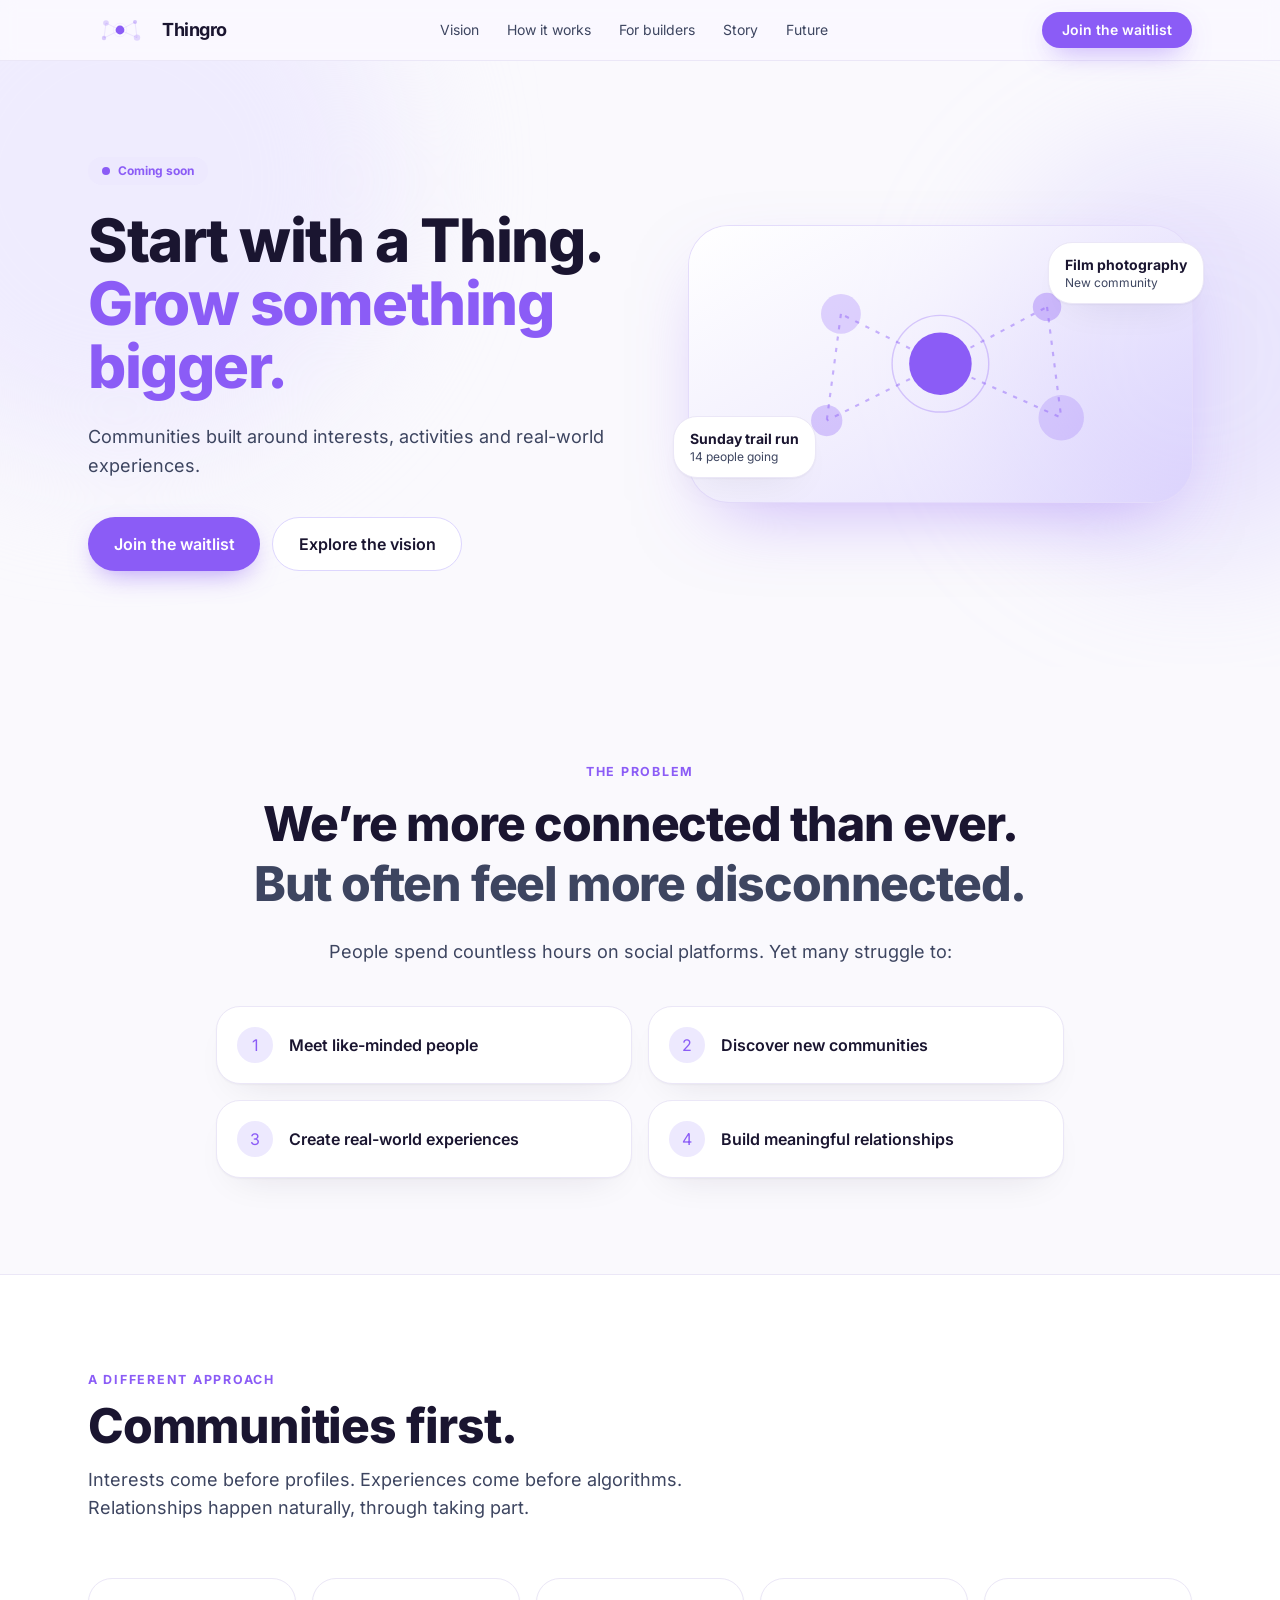
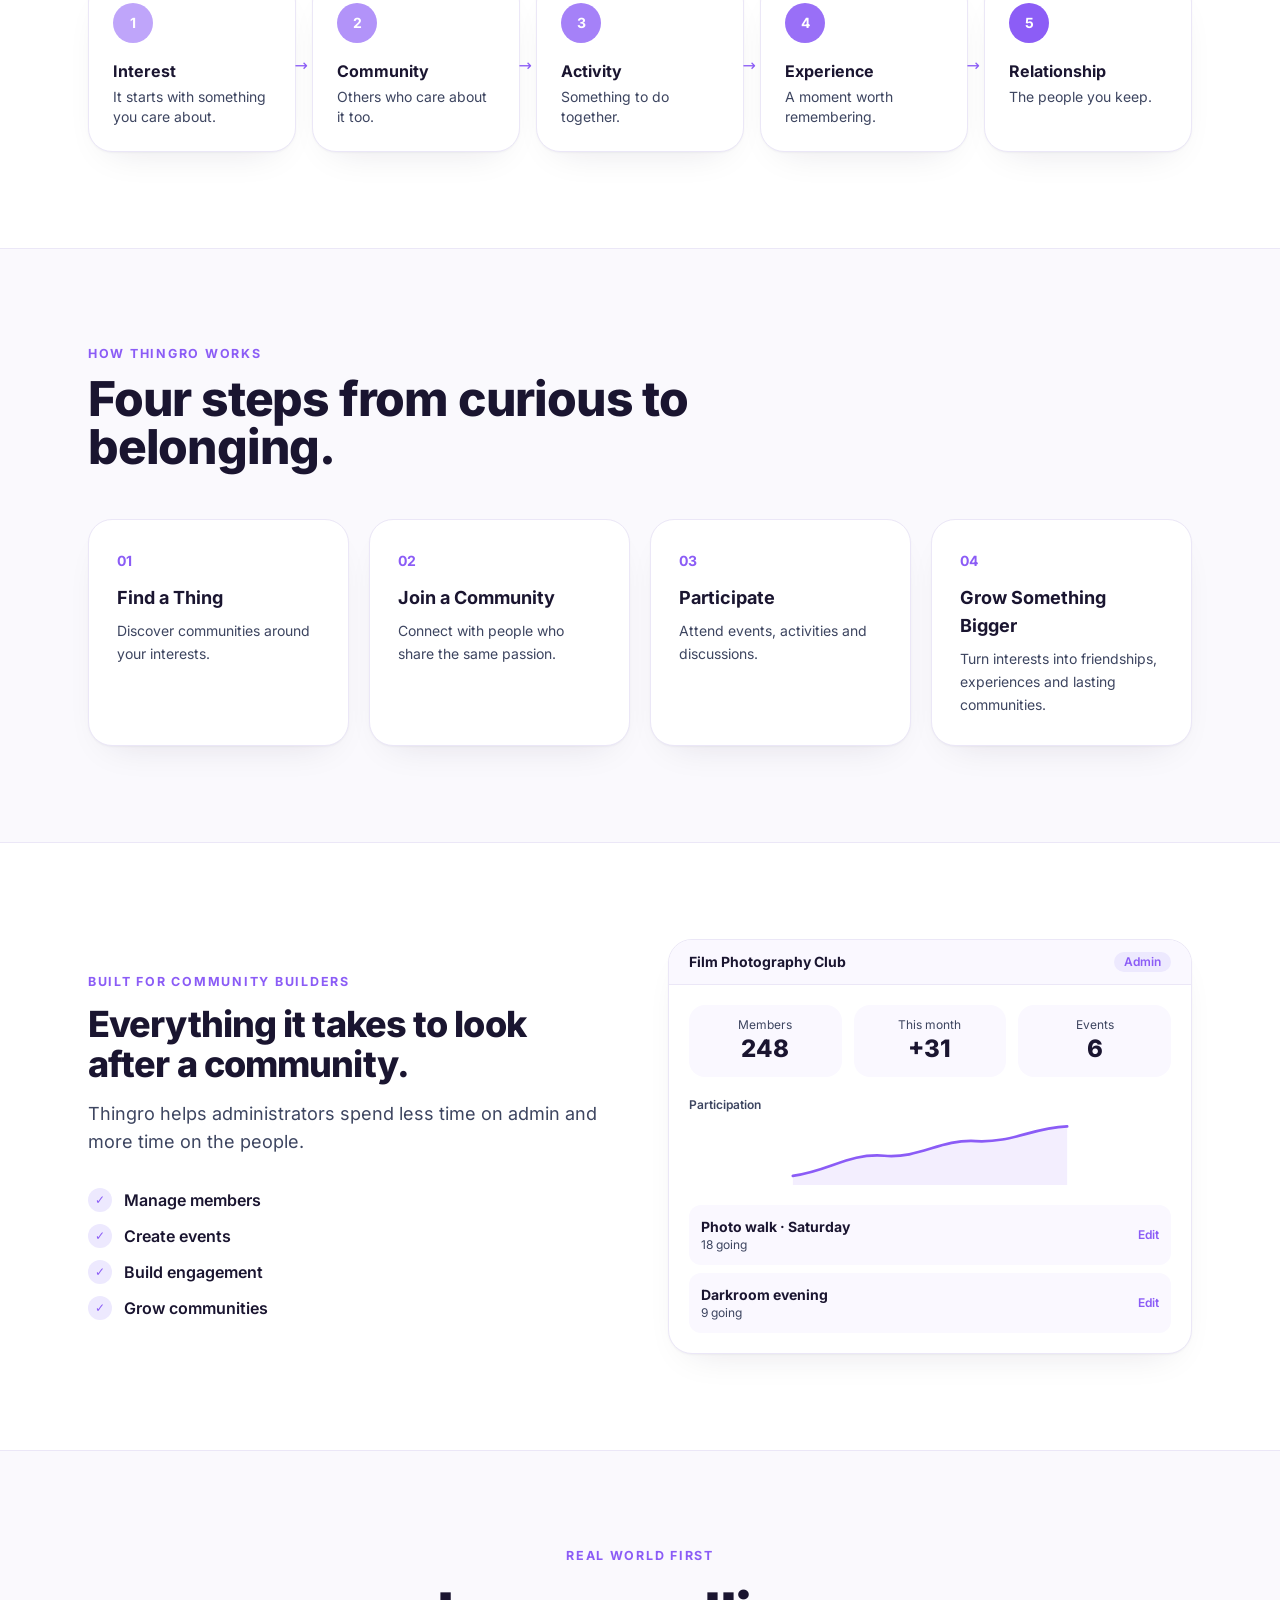
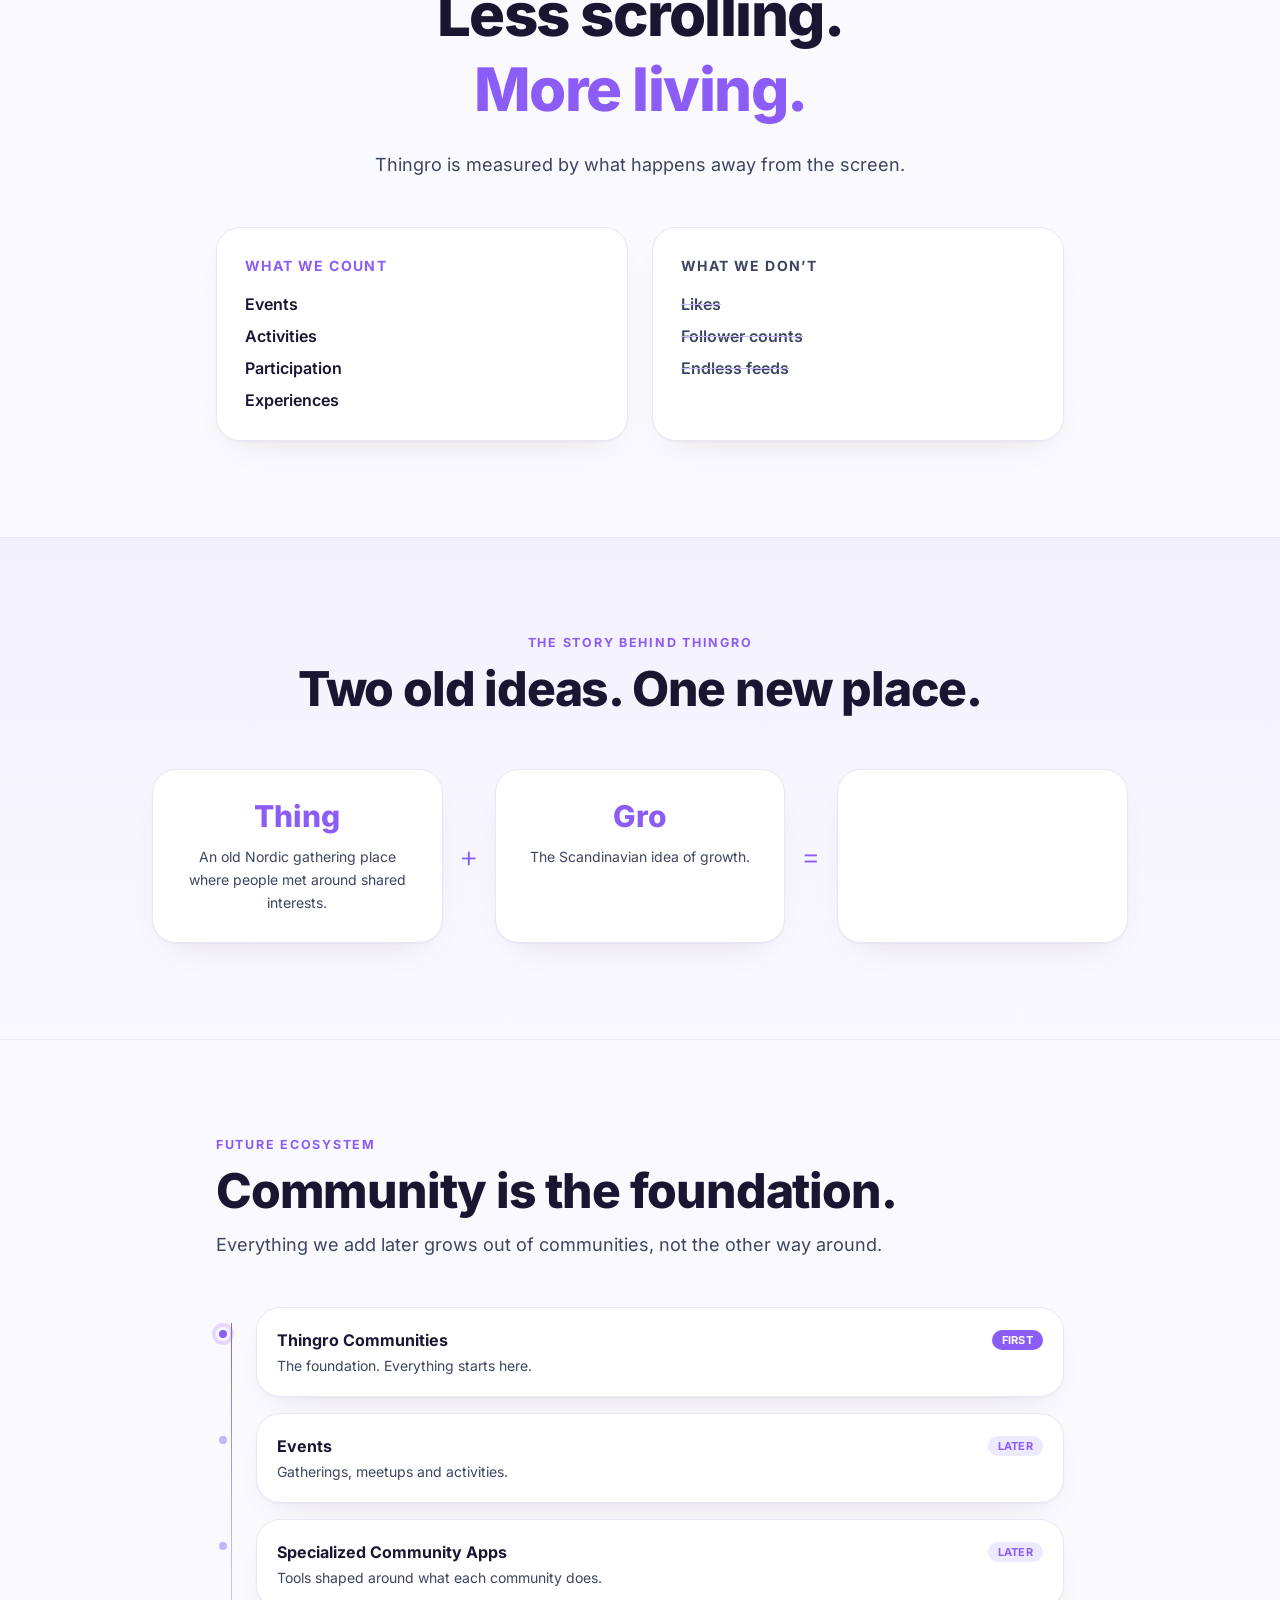
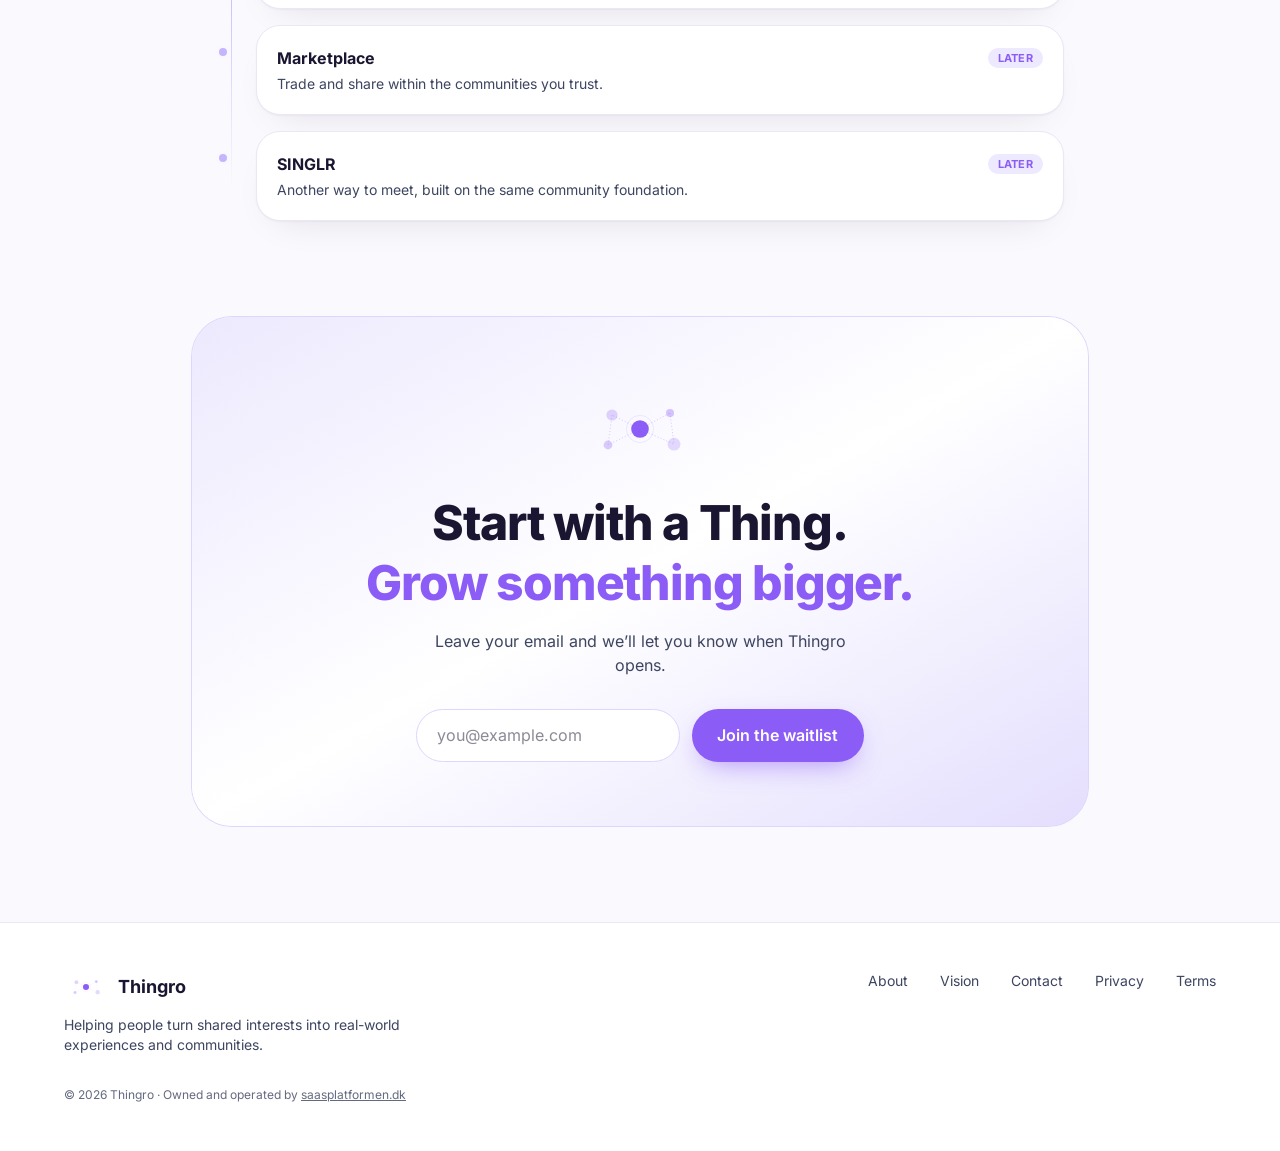
==== commit fc44c0b0: "Deploy 2026-11-15T20:57Z Co-authored-by: Copilot <223556219+Copilot@users.noreply.github.com>" ====
--- a/index.html
+++ b/index.html
@@ -1 +1 @@
-<!DOCTYPE html><html lang="en"><head><meta charset="utf-8"><meta name="viewport" content="width=device-width, initial-scale=1"><title>Thingro – Start with a Thing. Grow something bigger.</title><meta name="description" content="Thingro is a platform for communities built around interests, activities and real-world experiences. Coming soon."><meta name="theme-color" content="#FAF9FD"><link rel="canonical" href="https://www.thingro.com/"><link rel="icon" type="image/svg+xml" href="/favicon.svg"><meta property="og:type" content="website"><meta property="og:locale" content="en_GB"><meta property="og:site_name" content="Thingro"><meta property="og:title" content="Thingro – Start with a Thing. Grow something bigger."><meta property="og:description" content="Thingro is a platform for communities built around interests, activities and real-world experiences. Coming soon."><meta property="og:url" content="https://www.thingro.com/"><meta name="twitter:card" content="summary"><script type="application/ld+json">{"@context":"https://schema.org","@type":"Organization","name":"Thingro","url":"https://www.thingro.com","parentOrganization":{"@type":"Organization","name":"SaaSPlatformen","url":"https://www.saasplatformen.dk"}}</script><link rel="stylesheet" href="/_astro/Base.CBa0huSM.css"></head><body><a href="#main" class="sr-only focus:not-sr-only focus:fixed focus:left-4 focus:top-4 focus:z-50 focus:rounded-lg focus:bg-white focus:px-4 focus:py-2">Skip to content</a><header class="sticky top-0 z-40 border-b border-[#ebe7f7] bg-paper/85 backdrop-blur"><div class="mx-auto flex max-w-6xl items-center justify-between px-6 py-3"><a href="/" class="flex items-center gap-2.5 text-lg font-bold tracking-tight"><svg viewBox="0 0 320 160" fill="none" class="h-9 w-12" aria-hidden="true" focusable="false"><g stroke="#8B5CF6" stroke-opacity=".45" stroke-width="1.5" class="ln"><line x1="160" y1="80" x2="90" y2="45"></line><line x1="160" y1="80" x2="235" y2="40"></line><line x1="160" y1="80" x2="80" y2="120"></line><line x1="160" y1="80" x2="245" y2="118"></line><line x1="90" y1="45" x2="80" y2="120"></line><line x1="235" y1="40" x2="245" y2="118"></line></g><circle class="nd" cx="90" cy="45" r="14" fill="#8B5CF6" fill-opacity=".25" style="--x:-5px;--y:-4px"></circle><circle class="nd" cx="235" cy="40" r="10" fill="#8B5CF6" fill-opacity=".35" style="--x:5px;--y:-5px;animation-delay:-2s"></circle><circle class="nd" cx="80" cy="120" r="11" fill="#8B5CF6" fill-opacity=".3" style="--x:-4px;--y:5px;animation-delay:-4s"></circle><circle class="nd" cx="245" cy="118" r="16" fill="#8B5CF6" fill-opacity=".22" style="--x:5px;--y:5px;animation-delay:-3s"></circle><circle cx="160" cy="80" r="22" fill="#8B5CF6"></circle><circle class="rg" cx="160" cy="80" r="34" stroke="#8B5CF6" stroke-opacity=".3"></circle></svg><span>Thingro</span></a><nav class="hidden items-center gap-7 text-sm text-body md:flex" aria-label="Main"><a href="#different" class="hover:text-ink">Vision</a><a href="#how" class="hover:text-ink">How it works</a><a href="#builders" class="hover:text-ink">For builders</a><a href="#story" class="hover:text-ink">Story</a><a href="#future" class="hover:text-ink">Future</a></nav><a href="#waitlist" class="btn btn-primary !px-5 !py-2 text-sm">Join the waitlist</a></div></header><main id="main"><!-- HERO --><section class="relative overflow-hidden"><div class="pointer-events-none absolute -left-40 -top-40 h-[560px] w-[560px] rounded-full bg-lav/80 blur-3xl"></div><div class="pointer-events-none absolute -right-32 top-20 h-[420px] w-[420px] rounded-full bg-lav-2/30 blur-3xl"></div><div class="relative mx-auto grid max-w-6xl items-center gap-12 px-6 pb-24 pt-16 md:pt-24 lg:grid-cols-[1.1fr_1fr]"><div><span class="reveal inline-flex items-center gap-2 rounded-full bg-lav px-3.5 py-1.5 text-xs font-bold text-violet-dark"><span class="h-2 w-2 rounded-full bg-violet"></span>Coming soon</span><h1 class="reveal mt-6 text-5xl font-extrabold leading-[1.05] tracking-tight sm:text-6xl" style="--d:80ms">Start with a Thing.<br><span class="text-violet">Grow something bigger.</span></h1><p class="reveal mt-6 max-w-xl text-lg leading-relaxed text-body" style="--d:160ms">Communities built around interests, activities and real-world experiences.</p><div class="reveal mt-9 flex flex-wrap gap-3" style="--d:240ms"><a href="#waitlist" class="btn btn-primary">Join the waitlist</a><a href="#different" class="btn btn-ghost">Explore the vision</a></div></div><div class="reveal relative mx-auto w-full max-w-lg" style="--d:150ms" aria-hidden="true"><div class="rounded-[2.5rem] bg-gradient-to-br from-white via-lav/60 to-lav-2/40 p-6 shadow-[0_30px_80px_-30px_rgba(139,92,246,.5)] ring-1 ring-[#e4dcfb]"><svg viewBox="0 0 320 160" fill="none" class="h-auto w-full" aria-hidden="true" focusable="false"><g stroke="#8B5CF6" stroke-opacity=".45" stroke-width="1.5" class="ln"><line x1="160" y1="80" x2="90" y2="45"></line><line x1="160" y1="80" x2="235" y2="40"></line><line x1="160" y1="80" x2="80" y2="120"></line><line x1="160" y1="80" x2="245" y2="118"></line><line x1="90" y1="45" x2="80" y2="120"></line><line x1="235" y1="40" x2="245" y2="118"></line></g><circle class="nd" cx="90" cy="45" r="14" fill="#8B5CF6" fill-opacity=".25" style="--x:-5px;--y:-4px"></circle><circle class="nd" cx="235" cy="40" r="10" fill="#8B5CF6" fill-opacity=".35" style="--x:5px;--y:-5px;animation-delay:-2s"></circle><circle class="nd" cx="80" cy="120" r="11" fill="#8B5CF6" fill-opacity=".3" style="--x:-4px;--y:5px;animation-delay:-4s"></circle><circle class="nd" cx="245" cy="118" r="16" fill="#8B5CF6" fill-opacity=".22" style="--x:5px;--y:5px;animation-delay:-3s"></circle><circle cx="160" cy="80" r="22" fill="#8B5CF6"></circle><circle class="rg" cx="160" cy="80" r="34" stroke="#8B5CF6" stroke-opacity=".3"></circle></svg></div><div class="card floaty absolute -left-4 bottom-6 px-4 py-3 text-sm" style="--r:-3deg"><b>Sunday trail run</b><p class="text-xs text-body">14 people going</p></div><div class="card floaty absolute -right-3 top-4 px-4 py-3 text-sm" style="--r:3deg;animation-delay:-3s"><b>Film photography</b><p class="text-xs text-body">New community</p></div></div></div></section><!-- PROBLEM --><section class="mx-auto max-w-4xl px-6 py-24 text-center"><p class="eyebrow reveal">The problem</p><h2 class="reveal mt-3 text-4xl font-extrabold leading-tight tracking-tight sm:text-5xl" style="--d:60ms">We’re more connected than ever.<br><span class="text-body">But often feel more disconnected.</span></h2><p class="reveal mx-auto mt-6 max-w-2xl text-lg text-body" style="--d:120ms">People spend countless hours on social platforms. Yet many struggle to:</p><ul class="mt-10 grid gap-4 text-left sm:grid-cols-2"><li class="card reveal flex items-center gap-4 p-5" style="--d:0ms"><span class="grid h-9 w-9 shrink-0 place-items-center rounded-full bg-lav text-violet-dark">1</span><span class="font-semibold">Meet like-minded people</span></li><li class="card reveal flex items-center gap-4 p-5" style="--d:70ms"><span class="grid h-9 w-9 shrink-0 place-items-center rounded-full bg-lav text-violet-dark">2</span><span class="font-semibold">Discover new communities</span></li><li class="card reveal flex items-center gap-4 p-5" style="--d:140ms"><span class="grid h-9 w-9 shrink-0 place-items-center rounded-full bg-lav text-violet-dark">3</span><span class="font-semibold">Create real-world experiences</span></li><li class="card reveal flex items-center gap-4 p-5" style="--d:210ms"><span class="grid h-9 w-9 shrink-0 place-items-center rounded-full bg-lav text-violet-dark">4</span><span class="font-semibold">Build meaningful relationships</span></li></ul></section><!-- DIFFERENT --><section id="different" class="border-y border-[#ebe7f7] bg-white py-24"><div class="mx-auto max-w-6xl px-6"><p class="eyebrow reveal">A different approach</p><h2 class="reveal mt-3 text-4xl font-extrabold tracking-tight sm:text-5xl" style="--d:60ms">Communities first.</h2><p class="reveal mt-4 max-w-2xl text-lg text-body" style="--d:120ms">Interests come before profiles. Experiences come before algorithms. Relationships happen naturally, through taking part.</p><ol class="mt-14 grid gap-4 md:grid-cols-5"><li class="reveal relative" style="--d:0ms"><div class="card h-full p-6"><span class="grid h-10 w-10 place-items-center rounded-full bg-violet text-sm font-bold text-white" style="opacity:0.55">1</span><h3 class="mt-4 font-bold">Interest</h3><p class="mt-1 text-sm text-body">It starts with something you care about.</p></div><span class="absolute -right-3 top-1/2 z-10 hidden -translate-y-1/2 text-violet md:block" aria-hidden="true">→</span></li><li class="reveal relative" style="--d:100ms"><div class="card h-full p-6"><span class="grid h-10 w-10 place-items-center rounded-full bg-violet text-sm font-bold text-white" style="opacity:0.66">2</span><h3 class="mt-4 font-bold">Community</h3><p class="mt-1 text-sm text-body">Others who care about it too.</p></div><span class="absolute -right-3 top-1/2 z-10 hidden -translate-y-1/2 text-violet md:block" aria-hidden="true">→</span></li><li class="reveal relative" style="--d:200ms"><div class="card h-full p-6"><span class="grid h-10 w-10 place-items-center rounded-full bg-violet text-sm font-bold text-white" style="opacity:0.77">3</span><h3 class="mt-4 font-bold">Activity</h3><p class="mt-1 text-sm text-body">Something to do together.</p></div><span class="absolute -right-3 top-1/2 z-10 hidden -translate-y-1/2 text-violet md:block" aria-hidden="true">→</span></li><li class="reveal relative" style="--d:300ms"><div class="card h-full p-6"><span class="grid h-10 w-10 place-items-center rounded-full bg-violet text-sm font-bold text-white" style="opacity:0.8800000000000001">4</span><h3 class="mt-4 font-bold">Experience</h3><p class="mt-1 text-sm text-body">A moment worth remembering.</p></div><span class="absolute -right-3 top-1/2 z-10 hidden -translate-y-1/2 text-violet md:block" aria-hidden="true">→</span></li><li class="reveal relative" style="--d:400ms"><div class="card h-full p-6"><span class="grid h-10 w-10 place-items-center rounded-full bg-violet text-sm font-bold text-white" style="opacity:0.99">5</span><h3 class="mt-4 font-bold">Relationship</h3><p class="mt-1 text-sm text-body">The people you keep.</p></div></li></ol></div></section><!-- HOW --><section id="how" class="mx-auto max-w-6xl px-6 py-24"><p class="eyebrow reveal">How Thingro works</p><h2 class="reveal mt-3 max-w-2xl text-4xl font-extrabold tracking-tight sm:text-5xl" style="--d:60ms">Four steps from curious to belonging.</h2><div class="mt-12 grid gap-5 sm:grid-cols-2 lg:grid-cols-4"><article class="card reveal p-7" style="--d:0ms"><span class="text-sm font-bold text-violet">01</span><h3 class="mt-3 text-lg font-bold">Find a Thing</h3><p class="mt-2 text-sm leading-relaxed text-body">Discover communities around your interests.</p></article><article class="card reveal p-7" style="--d:80ms"><span class="text-sm font-bold text-violet">02</span><h3 class="mt-3 text-lg font-bold">Join a Community</h3><p class="mt-2 text-sm leading-relaxed text-body">Connect with people who share the same passion.</p></article><article class="card reveal p-7" style="--d:160ms"><span class="text-sm font-bold text-violet">03</span><h3 class="mt-3 text-lg font-bold">Participate</h3><p class="mt-2 text-sm leading-relaxed text-body">Attend events, activities and discussions.</p></article><article class="card reveal p-7" style="--d:240ms"><span class="text-sm font-bold text-violet">04</span><h3 class="mt-3 text-lg font-bold">Grow Something Bigger</h3><p class="mt-2 text-sm leading-relaxed text-body">Turn interests into friendships, experiences and lasting communities.</p></article></div></section><!-- BUILDERS --><section id="builders" class="border-y border-[#ebe7f7] bg-white py-24"><div class="mx-auto grid max-w-6xl items-center gap-14 px-6 lg:grid-cols-2"><div><p class="eyebrow reveal">Built for community builders</p><h2 class="reveal mt-3 text-4xl font-extrabold tracking-tight" style="--d:60ms">Everything it takes to look after a community.</h2><p class="reveal mt-4 text-lg text-body" style="--d:120ms">Thingro helps administrators spend less time on admin and more time on the people.</p><ul class="mt-8 space-y-3"><li class="reveal flex items-center gap-3 font-semibold" style="--d:0ms"><span class="grid h-6 w-6 place-items-center rounded-full bg-lav text-xs text-violet-dark">✓</span>Manage members</li><li class="reveal flex items-center gap-3 font-semibold" style="--d:70ms"><span class="grid h-6 w-6 place-items-center rounded-full bg-lav text-xs text-violet-dark">✓</span>Create events</li><li class="reveal flex items-center gap-3 font-semibold" style="--d:140ms"><span class="grid h-6 w-6 place-items-center rounded-full bg-lav text-xs text-violet-dark">✓</span>Build engagement</li><li class="reveal flex items-center gap-3 font-semibold" style="--d:210ms"><span class="grid h-6 w-6 place-items-center rounded-full bg-lav text-xs text-violet-dark">✓</span>Grow communities</li></ul></div><div class="reveal card overflow-hidden" style="--d:120ms" aria-hidden="true"><div class="flex items-center justify-between border-b border-[#ebe7f7] bg-paper px-5 py-3 text-sm"><b>Film Photography Club</b><span class="rounded-full bg-lav px-2.5 py-0.5 text-xs font-semibold text-violet-dark">Admin</span></div><div class="grid grid-cols-3 gap-3 p-5 text-center"><div class="rounded-2xl bg-paper p-3"><p class="text-xs text-body">Members</p><p class="text-2xl font-extrabold">248</p></div><div class="rounded-2xl bg-paper p-3"><p class="text-xs text-body">This month</p><p class="text-2xl font-extrabold">+31</p></div><div class="rounded-2xl bg-paper p-3"><p class="text-xs text-body">Events</p><p class="text-2xl font-extrabold">6</p></div></div><div class="px-5"><p class="mb-2 text-xs font-semibold text-body">Participation</p><svg viewBox="0 0 300 70" class="h-16 w-full" fill="none"><path d="M0 60C40 55 60 35 100 38S160 20 200 22 260 8 300 6" stroke="#8B5CF6" stroke-width="3" stroke-linecap="round"></path><path d="M0 60C40 55 60 35 100 38S160 20 200 22 260 8 300 6V70H0z" fill="#8B5CF6" fill-opacity=".1"></path></svg></div><div class="space-y-2 p-5 text-sm"><div class="flex items-center justify-between rounded-xl bg-paper p-3"><div><b>Photo walk · Saturday</b><p class="text-xs text-body">18 going</p></div><span class="text-xs font-semibold text-violet-dark">Edit</span></div><div class="flex items-center justify-between rounded-xl bg-paper p-3"><div><b>Darkroom evening</b><p class="text-xs text-body">9 going</p></div><span class="text-xs font-semibold text-violet-dark">Edit</span></div></div></div></div></section><!-- REAL WORLD --><section class="mx-auto max-w-4xl px-6 py-24 text-center"><p class="eyebrow reveal">Real world first</p><h2 class="reveal mt-3 text-5xl font-extrabold leading-tight tracking-tight sm:text-6xl" style="--d:60ms">Less scrolling.<br><span class="text-violet">More living.</span></h2><p class="reveal mx-auto mt-6 max-w-2xl text-lg text-body" style="--d:120ms">Thingro is measured by what happens away from the screen.</p><div class="mt-12 grid gap-6 text-left sm:grid-cols-2"><div class="card reveal p-7" style="--d:0ms"><p class="text-sm font-bold uppercase tracking-widest text-violet-dark">What we count</p><ul class="mt-4 space-y-2 font-semibold"><li>Events</li><li>Activities</li><li>Participation</li><li>Experiences</li></ul></div><div class="card reveal p-7 text-body" style="--d:100ms"><p class="text-sm font-bold uppercase tracking-widest">What we don’t</p><ul class="mt-4 space-y-2 font-semibold line-through decoration-lav-2"><li>Likes</li><li>Follower counts</li><li>Endless feeds</li></ul></div></div></section><!-- STORY --><section id="story" class="border-y border-[#ebe7f7] bg-gradient-to-b from-lav/50 to-paper py-24"><div class="mx-auto max-w-5xl px-6 text-center"><p class="eyebrow reveal">The story behind Thingro</p><h2 class="reveal mt-3 text-4xl font-extrabold tracking-tight sm:text-5xl" style="--d:60ms">Two old ideas. One new place.</h2><div class="mt-14 grid items-stretch gap-4 md:grid-cols-[1fr_auto_1fr_auto_1fr]"><div class="card reveal p-7"><p class="text-3xl font-extrabold text-violet">Thing</p><p class="mt-3 text-sm leading-relaxed text-body">An old Nordic gathering place where people met around shared interests.</p></div><span class="reveal self-center text-3xl font-light text-violet" style="--d:80ms" aria-hidden="true">+</span><div class="card reveal p-7" style="--d:120ms"><p class="text-3xl font-extrabold text-violet">Gro</p><p class="mt-3 text-sm leading-relaxed text-body">The Scandinavian idea of growth.</p></div><span class="reveal self-center text-3xl font-light text-violet" style="--d:200ms" aria-hidden="true">=</span><div class="card reveal bg-gradient-to-br from-violet to-violet-dark p-7 text-white" style="--d:240ms"><p class="text-3xl font-extrabold">Thingro</p><p class="mt-3 text-sm leading-relaxed text-white/85">Where communities grow.</p></div></div></div></section><!-- FUTURE --><section id="future" class="mx-auto max-w-4xl px-6 py-24"><p class="eyebrow reveal">Future ecosystem</p><h2 class="reveal mt-3 text-4xl font-extrabold tracking-tight sm:text-5xl" style="--d:60ms">Community is the foundation.</h2><p class="reveal mt-4 max-w-2xl text-lg text-body" style="--d:120ms">Everything we add later grows out of communities, not the other way around.</p><ol class="relative mt-12 space-y-4 pl-10"><div class="absolute bottom-4 left-[15px] top-4 w-px bg-gradient-to-b from-violet via-lav-2 to-transparent"></div><li class="reveal relative" style="--d:0ms"><span class="absolute -left-10 top-5 h-[14px] w-[14px] rounded-full border-[3px] border-paper bg-violet ring-4 ring-violet/20"></span><div class="card p-5"><div class="flex items-center justify-between gap-3"><h3 class="font-bold">Thingro Communities</h3><span class="rounded-full px-2.5 py-0.5 text-[11px] font-bold uppercase tracking-wide bg-violet text-white">First</span></div><p class="mt-1 text-sm text-body">The foundation. Everything starts here.</p></div></li><li class="reveal relative" style="--d:90ms"><span class="absolute -left-10 top-5 h-[14px] w-[14px] rounded-full border-[3px] border-paper bg-lav-2"></span><div class="card p-5"><div class="flex items-center justify-between gap-3"><h3 class="font-bold">Events</h3><span class="rounded-full px-2.5 py-0.5 text-[11px] font-bold uppercase tracking-wide bg-lav text-violet-dark">Later</span></div><p class="mt-1 text-sm text-body">Gatherings, meetups and activities.</p></div></li><li class="reveal relative" style="--d:180ms"><span class="absolute -left-10 top-5 h-[14px] w-[14px] rounded-full border-[3px] border-paper bg-lav-2"></span><div class="card p-5"><div class="flex items-center justify-between gap-3"><h3 class="font-bold">Specialized Community Apps</h3><span class="rounded-full px-2.5 py-0.5 text-[11px] font-bold uppercase tracking-wide bg-lav text-violet-dark">Later</span></div><p class="mt-1 text-sm text-body">Tools shaped around what each community does.</p></div></li><li class="reveal relative" style="--d:270ms"><span class="absolute -left-10 top-5 h-[14px] w-[14px] rounded-full border-[3px] border-paper bg-lav-2"></span><div class="card p-5"><div class="flex items-center justify-between gap-3"><h3 class="font-bold">Marketplace</h3><span class="rounded-full px-2.5 py-0.5 text-[11px] font-bold uppercase tracking-wide bg-lav text-violet-dark">Later</span></div><p class="mt-1 text-sm text-body">Trade and share within the communities you trust.</p></div></li><li class="reveal relative" style="--d:360ms"><span class="absolute -left-10 top-5 h-[14px] w-[14px] rounded-full border-[3px] border-paper bg-lav-2"></span><div class="card p-5"><div class="flex items-center justify-between gap-3"><h3 class="font-bold">SINGLR</h3><span class="rounded-full px-2.5 py-0.5 text-[11px] font-bold uppercase tracking-wide bg-lav text-violet-dark">Later</span></div><p class="mt-1 text-sm text-body">Another way to meet, built on the same community foundation.</p></div></li></ol></section><!-- CTA --><section id="waitlist" class="px-6 pb-24"><div class="relative mx-auto max-w-4xl overflow-hidden rounded-[2.5rem] bg-gradient-to-br from-lav via-white to-lav-2/40 p-10 text-center ring-1 ring-[#ddd6fe] sm:p-16"><svg viewBox="0 0 320 160" fill="none" class="reveal mx-auto h-24 w-32" aria-hidden="true" focusable="false"><g stroke="#8B5CF6" stroke-opacity=".45" stroke-width="1.5" class="ln"><line x1="160" y1="80" x2="90" y2="45"></line><line x1="160" y1="80" x2="235" y2="40"></line><line x1="160" y1="80" x2="80" y2="120"></line><line x1="160" y1="80" x2="245" y2="118"></line><line x1="90" y1="45" x2="80" y2="120"></line><line x1="235" y1="40" x2="245" y2="118"></line></g><circle class="nd" cx="90" cy="45" r="14" fill="#8B5CF6" fill-opacity=".25" style="--x:-5px;--y:-4px"></circle><circle class="nd" cx="235" cy="40" r="10" fill="#8B5CF6" fill-opacity=".35" style="--x:5px;--y:-5px;animation-delay:-2s"></circle><circle class="nd" cx="80" cy="120" r="11" fill="#8B5CF6" fill-opacity=".3" style="--x:-4px;--y:5px;animation-delay:-4s"></circle><circle class="nd" cx="245" cy="118" r="16" fill="#8B5CF6" fill-opacity=".22" style="--x:5px;--y:5px;animation-delay:-3s"></circle><circle cx="160" cy="80" r="22" fill="#8B5CF6"></circle><circle class="rg" cx="160" cy="80" r="34" stroke="#8B5CF6" stroke-opacity=".3"></circle></svg><h2 class="reveal mt-4 text-4xl font-extrabold leading-tight tracking-tight sm:text-5xl" style="--d:60ms">Start with a Thing.<br><span class="text-violet">Grow something bigger.</span></h2><p class="reveal mx-auto mt-4 max-w-md text-body" style="--d:120ms">Leave your email and we’ll let you know when Thingro opens.</p><form data-notify class="reveal mx-auto mt-8 flex max-w-md flex-col gap-3 sm:flex-row" style="--d:180ms"><label class="sr-only" for="email">Email</label><input id="email" type="email" required placeholder="you@example.com" autocomplete="email" class="min-w-0 flex-1 rounded-full border border-[#ddd6fe] bg-white px-5 py-3 outline-none transition focus:border-violet focus:ring-4 focus:ring-violet/20"><button type="submit" class="btn btn-primary">Join the waitlist</button></form><p id="notify-ok" hidden class="mt-6 font-semibold text-violet-dark">Thank you! We’ll be in touch when we’re ready.</p></div></section></main><footer class="border-t border-[#ebe7f7] bg-white px-6 py-12"><div class="mx-auto flex max-w-6xl flex-col justify-between gap-8 md:flex-row"><div class="max-w-sm"><div class="flex items-center gap-2.5 text-lg font-bold"><svg viewBox="0 0 320 160" fill="none" class="h-8 w-11" aria-hidden="true" focusable="false"><g stroke="#8B5CF6" stroke-opacity=".45" stroke-width="1.5" class="ln"><line x1="160" y1="80" x2="90" y2="45"></line><line x1="160" y1="80" x2="235" y2="40"></line><line x1="160" y1="80" x2="80" y2="120"></line><line x1="160" y1="80" x2="245" y2="118"></line><line x1="90" y1="45" x2="80" y2="120"></line><line x1="235" y1="40" x2="245" y2="118"></line></g><circle class="nd" cx="90" cy="45" r="14" fill="#8B5CF6" fill-opacity=".25" style="--x:-5px;--y:-4px"></circle><circle class="nd" cx="235" cy="40" r="10" fill="#8B5CF6" fill-opacity=".35" style="--x:5px;--y:-5px;animation-delay:-2s"></circle><circle class="nd" cx="80" cy="120" r="11" fill="#8B5CF6" fill-opacity=".3" style="--x:-4px;--y:5px;animation-delay:-4s"></circle><circle class="nd" cx="245" cy="118" r="16" fill="#8B5CF6" fill-opacity=".22" style="--x:5px;--y:5px;animation-delay:-3s"></circle><circle cx="160" cy="80" r="22" fill="#8B5CF6"></circle><circle class="rg" cx="160" cy="80" r="34" stroke="#8B5CF6" stroke-opacity=".3"></circle></svg>Thingro</div><p class="mt-3 text-sm text-body">Helping people turn shared interests into real-world experiences and communities.</p></div><nav class="flex flex-wrap gap-x-8 gap-y-3 text-sm text-body" aria-label="Footer"><a href="#story" class="hover:text-ink">About</a><a href="#different" class="hover:text-ink">Vision</a><a href="mailto:kontakt@saasplatformen.dk" class="hover:text-ink">Contact</a><a href="/privacy/" class="hover:text-ink">Privacy</a><a href="/terms/" class="hover:text-ink">Terms</a></nav></div><p class="mx-auto mt-8 max-w-6xl text-xs text-body/80">© 2026 Thingro · Owned and operated by <a href="https://saasplatformen.dk" target="_blank" rel="noopener noreferrer" class="underline hover:text-ink">saasplatformen.dk</a></p></footer><script type="module">var e=new IntersectionObserver(t=>t.forEach(t=>{t.isIntersecting&&(t.target.classList.add(`in`),e.unobserve(t.target))}),{threshold:.12});document.querySelectorAll(`.reveal`).forEach(t=>e.observe(t));var t=document.querySelector(`form[data-notify]`);t?.addEventListener(`submit`,e=>{e.preventDefault(),t.hidden=!0,document.getElementById(`notify-ok`)?.removeAttribute(`hidden`)});</script></body></html>+<!DOCTYPE html><html lang="en"><head><meta charset="utf-8"><meta name="viewport" content="width=device-width, initial-scale=1"><title>Thingro – Start with a Thing. Grow something bigger.</title><meta name="description" content="Thingro is a platform for communities built around interests, activities and real-world experiences. Coming soon."><meta name="theme-color" content="#FAF9FD"><link rel="canonical" href="https://www.thingro.com/"><link rel="icon" type="image/svg+xml" href="/favicon.svg"><meta property="og:type" content="website"><meta property="og:locale" content="en_GB"><meta property="og:site_name" content="Thingro"><meta property="og:title" content="Thingro – Start with a Thing. Grow something bigger."><meta property="og:description" content="Thingro is a platform for communities built around interests, activities and real-world experiences. Coming soon."><meta property="og:url" content="https://www.thingro.com/"><meta name="twitter:card" content="summary"><script type="application/ld+json">{"@context":"https://schema.org","@type":"Organization","name":"Thingro","url":"https://www.thingro.com","parentOrganization":{"@type":"Organization","name":"SaaSPlatformen","url":"https://www.saasplatformen.dk"}}</script><link rel="stylesheet" href="/_astro/Base.CHGHEN21.css"></head><body><a href="#main" class="sr-only focus:not-sr-only focus:fixed focus:left-4 focus:top-4 focus:z-50 focus:rounded-lg focus:bg-white focus:px-4 focus:py-2">Skip to content</a><header class="sticky top-0 z-40 border-b border-[#ebe7f7] bg-paper/85 backdrop-blur"><div class="mx-auto flex max-w-6xl items-center justify-between px-6 py-3"><a href="/" class="brand-link flex items-center gap-2.5 text-lg font-bold tracking-tight"><svg class="navlogo h-8 w-16" viewBox="0 0 320 160" fill="none" aria-hidden="true" focusable="false" style="color:#8B5CF6"><g stroke="currentColor" stroke-opacity="0.45" stroke-width="1.5"><line x1="160" y1="80" x2="90" y2="45"></line><line x1="160" y1="80" x2="235" y2="40"></line><line x1="160" y1="80" x2="80" y2="120"></line><line x1="160" y1="80" x2="245" y2="118"></line><line x1="90" y1="45" x2="80" y2="120"></line><line x1="235" y1="40" x2="245" y2="118"></line></g><circle class="n n1" cx="90" cy="45" r="14" fill="currentColor" fill-opacity="0.25"></circle><circle class="n n2" cx="235" cy="40" r="10" fill="currentColor" fill-opacity="0.35"></circle><circle class="n n3" cx="80" cy="120" r="11" fill="currentColor" fill-opacity="0.3"></circle><circle class="n n4" cx="245" cy="118" r="16" fill="currentColor" fill-opacity="0.22"></circle><circle cx="160" cy="80" r="22" fill="currentColor"></circle><circle cx="160" cy="80" r="34" stroke="currentColor" stroke-opacity="0.3"></circle></svg><span>Thingro</span></a><nav class="hidden items-center gap-7 text-sm text-body md:flex" aria-label="Main"><a href="#different" class="hover:text-ink">Vision</a><a href="#how" class="hover:text-ink">How it works</a><a href="#builders" class="hover:text-ink">For builders</a><a href="#story" class="hover:text-ink">Story</a><a href="#future" class="hover:text-ink">Future</a></nav><a href="#waitlist" class="btn btn-primary !px-5 !py-2 text-sm">Join the waitlist</a></div></header><main id="main"><!-- HERO --><section class="relative overflow-hidden"><div class="pointer-events-none absolute -left-40 -top-40 h-[560px] w-[560px] rounded-full bg-lav/80 blur-3xl"></div><div class="pointer-events-none absolute -right-32 top-20 h-[420px] w-[420px] rounded-full bg-lav-2/30 blur-3xl"></div><div class="relative mx-auto grid max-w-6xl items-center gap-12 px-6 pb-24 pt-16 md:pt-24 lg:grid-cols-[1.1fr_1fr]"><div><span class="reveal inline-flex items-center gap-2 rounded-full bg-lav px-3.5 py-1.5 text-xs font-bold text-violet-dark"><span class="h-2 w-2 rounded-full bg-violet"></span>Coming soon</span><h1 class="reveal mt-6 text-5xl font-extrabold leading-[1.05] tracking-tight sm:text-6xl" style="--d:80ms">Start with a Thing.<br><span class="text-violet">Grow something bigger.</span></h1><p class="reveal mt-6 max-w-xl text-lg leading-relaxed text-body" style="--d:160ms">Communities built around interests, activities and real-world experiences.</p><div class="reveal mt-9 flex flex-wrap gap-3" style="--d:240ms"><a href="#waitlist" class="btn btn-primary">Join the waitlist</a><a href="#different" class="btn btn-ghost">Explore the vision</a></div></div><div class="reveal relative mx-auto w-full max-w-lg" style="--d:150ms" aria-hidden="true"><div class="rounded-[2.5rem] bg-gradient-to-br from-white via-lav/60 to-lav-2/40 p-6 shadow-[0_30px_80px_-30px_rgba(139,92,246,.5)] ring-1 ring-[#e4dcfb]"><svg viewBox="0 0 320 160" fill="none" class="h-auto w-full" aria-hidden="true" focusable="false"><g stroke="#8B5CF6" stroke-opacity=".45" stroke-width="1.5" class="ln"><line x1="160" y1="80" x2="90" y2="45"></line><line x1="160" y1="80" x2="235" y2="40"></line><line x1="160" y1="80" x2="80" y2="120"></line><line x1="160" y1="80" x2="245" y2="118"></line><line x1="90" y1="45" x2="80" y2="120"></line><line x1="235" y1="40" x2="245" y2="118"></line></g><circle class="nd" cx="90" cy="45" r="14" fill="#8B5CF6" fill-opacity=".25" style="--x:-5px;--y:-4px"></circle><circle class="nd" cx="235" cy="40" r="10" fill="#8B5CF6" fill-opacity=".35" style="--x:5px;--y:-5px;animation-delay:-2s"></circle><circle class="nd" cx="80" cy="120" r="11" fill="#8B5CF6" fill-opacity=".3" style="--x:-4px;--y:5px;animation-delay:-4s"></circle><circle class="nd" cx="245" cy="118" r="16" fill="#8B5CF6" fill-opacity=".22" style="--x:5px;--y:5px;animation-delay:-3s"></circle><circle cx="160" cy="80" r="22" fill="#8B5CF6"></circle><circle class="rg" cx="160" cy="80" r="34" stroke="#8B5CF6" stroke-opacity=".3"></circle></svg></div><div class="card floaty absolute -left-4 bottom-6 px-4 py-3 text-sm" style="--r:-3deg"><b>Sunday trail run</b><p class="text-xs text-body">14 people going</p></div><div class="card floaty absolute -right-3 top-4 px-4 py-3 text-sm" style="--r:3deg;animation-delay:-3s"><b>Film photography</b><p class="text-xs text-body">New community</p></div></div></div></section><!-- PROBLEM --><section class="mx-auto max-w-4xl px-6 py-24 text-center"><p class="eyebrow reveal">The problem</p><h2 class="reveal mt-3 text-4xl font-extrabold leading-tight tracking-tight sm:text-5xl" style="--d:60ms">We’re more connected than ever.<br><span class="text-body">But often feel more disconnected.</span></h2><p class="reveal mx-auto mt-6 max-w-2xl text-lg text-body" style="--d:120ms">People spend countless hours on social platforms. Yet many struggle to:</p><ul class="mt-10 grid gap-4 text-left sm:grid-cols-2"><li class="card reveal flex items-center gap-4 p-5" style="--d:0ms"><span class="grid h-9 w-9 shrink-0 place-items-center rounded-full bg-lav text-violet-dark">1</span><span class="font-semibold">Meet like-minded people</span></li><li class="card reveal flex items-center gap-4 p-5" style="--d:70ms"><span class="grid h-9 w-9 shrink-0 place-items-center rounded-full bg-lav text-violet-dark">2</span><span class="font-semibold">Discover new communities</span></li><li class="card reveal flex items-center gap-4 p-5" style="--d:140ms"><span class="grid h-9 w-9 shrink-0 place-items-center rounded-full bg-lav text-violet-dark">3</span><span class="font-semibold">Create real-world experiences</span></li><li class="card reveal flex items-center gap-4 p-5" style="--d:210ms"><span class="grid h-9 w-9 shrink-0 place-items-center rounded-full bg-lav text-violet-dark">4</span><span class="font-semibold">Build meaningful relationships</span></li></ul></section><!-- DIFFERENT --><section id="different" class="border-y border-[#ebe7f7] bg-white py-24"><div class="mx-auto max-w-6xl px-6"><p class="eyebrow reveal">A different approach</p><h2 class="reveal mt-3 text-4xl font-extrabold tracking-tight sm:text-5xl" style="--d:60ms">Communities first.</h2><p class="reveal mt-4 max-w-2xl text-lg text-body" style="--d:120ms">Interests come before profiles. Experiences come before algorithms. Relationships happen naturally, through taking part.</p><ol class="mt-14 grid gap-4 md:grid-cols-5"><li class="reveal relative" style="--d:0ms"><div class="card h-full p-6"><span class="grid h-10 w-10 place-items-center rounded-full bg-violet text-sm font-bold text-white" style="opacity:0.55">1</span><h3 class="mt-4 font-bold">Interest</h3><p class="mt-1 text-sm text-body">It starts with something you care about.</p></div><span class="absolute -right-3 top-1/2 z-10 hidden -translate-y-1/2 text-violet md:block" aria-hidden="true">→</span></li><li class="reveal relative" style="--d:100ms"><div class="card h-full p-6"><span class="grid h-10 w-10 place-items-center rounded-full bg-violet text-sm font-bold text-white" style="opacity:0.66">2</span><h3 class="mt-4 font-bold">Community</h3><p class="mt-1 text-sm text-body">Others who care about it too.</p></div><span class="absolute -right-3 top-1/2 z-10 hidden -translate-y-1/2 text-violet md:block" aria-hidden="true">→</span></li><li class="reveal relative" style="--d:200ms"><div class="card h-full p-6"><span class="grid h-10 w-10 place-items-center rounded-full bg-violet text-sm font-bold text-white" style="opacity:0.77">3</span><h3 class="mt-4 font-bold">Activity</h3><p class="mt-1 text-sm text-body">Something to do together.</p></div><span class="absolute -right-3 top-1/2 z-10 hidden -translate-y-1/2 text-violet md:block" aria-hidden="true">→</span></li><li class="reveal relative" style="--d:300ms"><div class="card h-full p-6"><span class="grid h-10 w-10 place-items-center rounded-full bg-violet text-sm font-bold text-white" style="opacity:0.8800000000000001">4</span><h3 class="mt-4 font-bold">Experience</h3><p class="mt-1 text-sm text-body">A moment worth remembering.</p></div><span class="absolute -right-3 top-1/2 z-10 hidden -translate-y-1/2 text-violet md:block" aria-hidden="true">→</span></li><li class="reveal relative" style="--d:400ms"><div class="card h-full p-6"><span class="grid h-10 w-10 place-items-center rounded-full bg-violet text-sm font-bold text-white" style="opacity:0.99">5</span><h3 class="mt-4 font-bold">Relationship</h3><p class="mt-1 text-sm text-body">The people you keep.</p></div></li></ol></div></section><!-- HOW --><section id="how" class="mx-auto max-w-6xl px-6 py-24"><p class="eyebrow reveal">How Thingro works</p><h2 class="reveal mt-3 max-w-2xl text-4xl font-extrabold tracking-tight sm:text-5xl" style="--d:60ms">Four steps from curious to belonging.</h2><div class="mt-12 grid gap-5 sm:grid-cols-2 lg:grid-cols-4"><article class="card reveal p-7" style="--d:0ms"><span class="text-sm font-bold text-violet">01</span><h3 class="mt-3 text-lg font-bold">Find a Thing</h3><p class="mt-2 text-sm leading-relaxed text-body">Discover communities around your interests.</p></article><article class="card reveal p-7" style="--d:80ms"><span class="text-sm font-bold text-violet">02</span><h3 class="mt-3 text-lg font-bold">Join a Community</h3><p class="mt-2 text-sm leading-relaxed text-body">Connect with people who share the same passion.</p></article><article class="card reveal p-7" style="--d:160ms"><span class="text-sm font-bold text-violet">03</span><h3 class="mt-3 text-lg font-bold">Participate</h3><p class="mt-2 text-sm leading-relaxed text-body">Attend events, activities and discussions.</p></article><article class="card reveal p-7" style="--d:240ms"><span class="text-sm font-bold text-violet">04</span><h3 class="mt-3 text-lg font-bold">Grow Something Bigger</h3><p class="mt-2 text-sm leading-relaxed text-body">Turn interests into friendships, experiences and lasting communities.</p></article></div></section><!-- BUILDERS --><section id="builders" class="border-y border-[#ebe7f7] bg-white py-24"><div class="mx-auto grid max-w-6xl items-center gap-14 px-6 lg:grid-cols-2"><div><p class="eyebrow reveal">Built for community builders</p><h2 class="reveal mt-3 text-4xl font-extrabold tracking-tight" style="--d:60ms">Everything it takes to look after a community.</h2><p class="reveal mt-4 text-lg text-body" style="--d:120ms">Thingro helps administrators spend less time on admin and more time on the people.</p><ul class="mt-8 space-y-3"><li class="reveal flex items-center gap-3 font-semibold" style="--d:0ms"><span class="grid h-6 w-6 place-items-center rounded-full bg-lav text-xs text-violet-dark">✓</span>Manage members</li><li class="reveal flex items-center gap-3 font-semibold" style="--d:70ms"><span class="grid h-6 w-6 place-items-center rounded-full bg-lav text-xs text-violet-dark">✓</span>Create events</li><li class="reveal flex items-center gap-3 font-semibold" style="--d:140ms"><span class="grid h-6 w-6 place-items-center rounded-full bg-lav text-xs text-violet-dark">✓</span>Build engagement</li><li class="reveal flex items-center gap-3 font-semibold" style="--d:210ms"><span class="grid h-6 w-6 place-items-center rounded-full bg-lav text-xs text-violet-dark">✓</span>Grow communities</li></ul></div><div class="reveal card overflow-hidden" style="--d:120ms" aria-hidden="true"><div class="flex items-center justify-between border-b border-[#ebe7f7] bg-paper px-5 py-3 text-sm"><b>Film Photography Club</b><span class="rounded-full bg-lav px-2.5 py-0.5 text-xs font-semibold text-violet-dark">Admin</span></div><div class="grid grid-cols-3 gap-3 p-5 text-center"><div class="rounded-2xl bg-paper p-3"><p class="text-xs text-body">Members</p><p class="text-2xl font-extrabold">248</p></div><div class="rounded-2xl bg-paper p-3"><p class="text-xs text-body">This month</p><p class="text-2xl font-extrabold">+31</p></div><div class="rounded-2xl bg-paper p-3"><p class="text-xs text-body">Events</p><p class="text-2xl font-extrabold">6</p></div></div><div class="px-5"><p class="mb-2 text-xs font-semibold text-body">Participation</p><svg viewBox="0 0 300 70" class="h-16 w-full" fill="none"><path d="M0 60C40 55 60 35 100 38S160 20 200 22 260 8 300 6" stroke="#8B5CF6" stroke-width="3" stroke-linecap="round"></path><path d="M0 60C40 55 60 35 100 38S160 20 200 22 260 8 300 6V70H0z" fill="#8B5CF6" fill-opacity=".1"></path></svg></div><div class="space-y-2 p-5 text-sm"><div class="flex items-center justify-between rounded-xl bg-paper p-3"><div><b>Photo walk · Saturday</b><p class="text-xs text-body">18 going</p></div><span class="text-xs font-semibold text-violet-dark">Edit</span></div><div class="flex items-center justify-between rounded-xl bg-paper p-3"><div><b>Darkroom evening</b><p class="text-xs text-body">9 going</p></div><span class="text-xs font-semibold text-violet-dark">Edit</span></div></div></div></div></section><!-- REAL WORLD --><section class="mx-auto max-w-4xl px-6 py-24 text-center"><p class="eyebrow reveal">Real world first</p><h2 class="reveal mt-3 text-5xl font-extrabold leading-tight tracking-tight sm:text-6xl" style="--d:60ms">Less scrolling.<br><span class="text-violet">More living.</span></h2><p class="reveal mx-auto mt-6 max-w-2xl text-lg text-body" style="--d:120ms">Thingro is measured by what happens away from the screen.</p><div class="mt-12 grid gap-6 text-left sm:grid-cols-2"><div class="card reveal p-7" style="--d:0ms"><p class="text-sm font-bold uppercase tracking-widest text-violet-dark">What we count</p><ul class="mt-4 space-y-2 font-semibold"><li>Events</li><li>Activities</li><li>Participation</li><li>Experiences</li></ul></div><div class="card reveal p-7 text-body" style="--d:100ms"><p class="text-sm font-bold uppercase tracking-widest">What we don’t</p><ul class="mt-4 space-y-2 font-semibold line-through decoration-lav-2"><li>Likes</li><li>Follower counts</li><li>Endless feeds</li></ul></div></div></section><!-- STORY --><section id="story" class="border-y border-[#ebe7f7] bg-gradient-to-b from-lav/50 to-paper py-24"><div class="mx-auto max-w-5xl px-6 text-center"><p class="eyebrow reveal">The story behind Thingro</p><h2 class="reveal mt-3 text-4xl font-extrabold tracking-tight sm:text-5xl" style="--d:60ms">Two old ideas. One new place.</h2><div class="mt-14 grid items-stretch gap-4 md:grid-cols-[1fr_auto_1fr_auto_1fr]"><div class="card reveal p-7"><p class="text-3xl font-extrabold text-violet">Thing</p><p class="mt-3 text-sm leading-relaxed text-body">An old Nordic gathering place where people met around shared interests.</p></div><span class="reveal self-center text-3xl font-light text-violet" style="--d:80ms" aria-hidden="true">+</span><div class="card reveal p-7" style="--d:120ms"><p class="text-3xl font-extrabold text-violet">Gro</p><p class="mt-3 text-sm leading-relaxed text-body">The Scandinavian idea of growth.</p></div><span class="reveal self-center text-3xl font-light text-violet" style="--d:200ms" aria-hidden="true">=</span><div class="card reveal bg-gradient-to-br from-violet to-violet-dark p-7 text-white" style="--d:240ms"><p class="text-3xl font-extrabold">Thingro</p><p class="mt-3 text-sm leading-relaxed text-white/85">Where communities grow.</p></div></div></div></section><!-- FUTURE --><section id="future" class="mx-auto max-w-4xl px-6 py-24"><p class="eyebrow reveal">Future ecosystem</p><h2 class="reveal mt-3 text-4xl font-extrabold tracking-tight sm:text-5xl" style="--d:60ms">Community is the foundation.</h2><p class="reveal mt-4 max-w-2xl text-lg text-body" style="--d:120ms">Everything we add later grows out of communities, not the other way around.</p><ol class="relative mt-12 space-y-4 pl-10"><div class="absolute bottom-4 left-[15px] top-4 w-px bg-gradient-to-b from-violet via-lav-2 to-transparent"></div><li class="reveal relative" style="--d:0ms"><span class="absolute -left-10 top-5 h-[14px] w-[14px] rounded-full border-[3px] border-paper bg-violet ring-4 ring-violet/20"></span><div class="card p-5"><div class="flex items-center justify-between gap-3"><h3 class="font-bold">Thingro Communities</h3><span class="rounded-full px-2.5 py-0.5 text-[11px] font-bold uppercase tracking-wide bg-violet text-white">First</span></div><p class="mt-1 text-sm text-body">The foundation. Everything starts here.</p></div></li><li class="reveal relative" style="--d:90ms"><span class="absolute -left-10 top-5 h-[14px] w-[14px] rounded-full border-[3px] border-paper bg-lav-2"></span><div class="card p-5"><div class="flex items-center justify-between gap-3"><h3 class="font-bold">Events</h3><span class="rounded-full px-2.5 py-0.5 text-[11px] font-bold uppercase tracking-wide bg-lav text-violet-dark">Later</span></div><p class="mt-1 text-sm text-body">Gatherings, meetups and activities.</p></div></li><li class="reveal relative" style="--d:180ms"><span class="absolute -left-10 top-5 h-[14px] w-[14px] rounded-full border-[3px] border-paper bg-lav-2"></span><div class="card p-5"><div class="flex items-center justify-between gap-3"><h3 class="font-bold">Specialized Community Apps</h3><span class="rounded-full px-2.5 py-0.5 text-[11px] font-bold uppercase tracking-wide bg-lav text-violet-dark">Later</span></div><p class="mt-1 text-sm text-body">Tools shaped around what each community does.</p></div></li><li class="reveal relative" style="--d:270ms"><span class="absolute -left-10 top-5 h-[14px] w-[14px] rounded-full border-[3px] border-paper bg-lav-2"></span><div class="card p-5"><div class="flex items-center justify-between gap-3"><h3 class="font-bold">Marketplace</h3><span class="rounded-full px-2.5 py-0.5 text-[11px] font-bold uppercase tracking-wide bg-lav text-violet-dark">Later</span></div><p class="mt-1 text-sm text-body">Trade and share within the communities you trust.</p></div></li><li class="reveal relative" style="--d:360ms"><span class="absolute -left-10 top-5 h-[14px] w-[14px] rounded-full border-[3px] border-paper bg-lav-2"></span><div class="card p-5"><div class="flex items-center justify-between gap-3"><h3 class="font-bold">SINGLR</h3><span class="rounded-full px-2.5 py-0.5 text-[11px] font-bold uppercase tracking-wide bg-lav text-violet-dark">Later</span></div><p class="mt-1 text-sm text-body">Another way to meet, built on the same community foundation.</p></div></li></ol></section><!-- CTA --><section id="waitlist" class="px-6 pb-24"><div class="relative mx-auto max-w-4xl overflow-hidden rounded-[2.5rem] bg-gradient-to-br from-lav via-white to-lav-2/40 p-10 text-center ring-1 ring-[#ddd6fe] sm:p-16"><svg viewBox="0 0 320 160" fill="none" class="reveal mx-auto h-24 w-32" aria-hidden="true" focusable="false"><g stroke="#8B5CF6" stroke-opacity=".45" stroke-width="1.5" class="ln"><line x1="160" y1="80" x2="90" y2="45"></line><line x1="160" y1="80" x2="235" y2="40"></line><line x1="160" y1="80" x2="80" y2="120"></line><line x1="160" y1="80" x2="245" y2="118"></line><line x1="90" y1="45" x2="80" y2="120"></line><line x1="235" y1="40" x2="245" y2="118"></line></g><circle class="nd" cx="90" cy="45" r="14" fill="#8B5CF6" fill-opacity=".25" style="--x:-5px;--y:-4px"></circle><circle class="nd" cx="235" cy="40" r="10" fill="#8B5CF6" fill-opacity=".35" style="--x:5px;--y:-5px;animation-delay:-2s"></circle><circle class="nd" cx="80" cy="120" r="11" fill="#8B5CF6" fill-opacity=".3" style="--x:-4px;--y:5px;animation-delay:-4s"></circle><circle class="nd" cx="245" cy="118" r="16" fill="#8B5CF6" fill-opacity=".22" style="--x:5px;--y:5px;animation-delay:-3s"></circle><circle cx="160" cy="80" r="22" fill="#8B5CF6"></circle><circle class="rg" cx="160" cy="80" r="34" stroke="#8B5CF6" stroke-opacity=".3"></circle></svg><h2 class="reveal mt-4 text-4xl font-extrabold leading-tight tracking-tight sm:text-5xl" style="--d:60ms">Start with a Thing.<br><span class="text-violet">Grow something bigger.</span></h2><p class="reveal mx-auto mt-4 max-w-md text-body" style="--d:120ms">Leave your email and we’ll let you know when Thingro opens.</p><form data-notify class="reveal mx-auto mt-8 flex max-w-md flex-col gap-3 sm:flex-row" style="--d:180ms"><label class="sr-only" for="email">Email</label><input id="email" type="email" required placeholder="you@example.com" autocomplete="email" class="min-w-0 flex-1 rounded-full border border-[#ddd6fe] bg-white px-5 py-3 outline-none transition focus:border-violet focus:ring-4 focus:ring-violet/20"><button type="submit" class="btn btn-primary">Join the waitlist</button></form><p id="notify-ok" hidden class="mt-6 font-semibold text-violet-dark">Thank you! We’ll be in touch when we’re ready.</p></div></section></main><footer class="border-t border-[#ebe7f7] bg-white px-6 py-12"><div class="mx-auto flex max-w-6xl flex-col justify-between gap-8 md:flex-row"><div class="max-w-sm"><div class="flex items-center gap-2.5 text-lg font-bold"><svg viewBox="0 0 320 160" fill="none" class="h-8 w-11" aria-hidden="true" focusable="false"><g stroke="#8B5CF6" stroke-opacity=".45" stroke-width="1.5" class="ln"><line x1="160" y1="80" x2="90" y2="45"></line><line x1="160" y1="80" x2="235" y2="40"></line><line x1="160" y1="80" x2="80" y2="120"></line><line x1="160" y1="80" x2="245" y2="118"></line><line x1="90" y1="45" x2="80" y2="120"></line><line x1="235" y1="40" x2="245" y2="118"></line></g><circle class="nd" cx="90" cy="45" r="14" fill="#8B5CF6" fill-opacity=".25" style="--x:-5px;--y:-4px"></circle><circle class="nd" cx="235" cy="40" r="10" fill="#8B5CF6" fill-opacity=".35" style="--x:5px;--y:-5px;animation-delay:-2s"></circle><circle class="nd" cx="80" cy="120" r="11" fill="#8B5CF6" fill-opacity=".3" style="--x:-4px;--y:5px;animation-delay:-4s"></circle><circle class="nd" cx="245" cy="118" r="16" fill="#8B5CF6" fill-opacity=".22" style="--x:5px;--y:5px;animation-delay:-3s"></circle><circle cx="160" cy="80" r="22" fill="#8B5CF6"></circle><circle class="rg" cx="160" cy="80" r="34" stroke="#8B5CF6" stroke-opacity=".3"></circle></svg>Thingro</div><p class="mt-3 text-sm text-body">Helping people turn shared interests into real-world experiences and communities.</p></div><nav class="flex flex-wrap gap-x-8 gap-y-3 text-sm text-body" aria-label="Footer"><a href="#story" class="hover:text-ink">About</a><a href="#different" class="hover:text-ink">Vision</a><a href="mailto:kontakt@saasplatformen.dk" class="hover:text-ink">Contact</a><a href="/privacy/" class="hover:text-ink">Privacy</a><a href="/terms/" class="hover:text-ink">Terms</a></nav></div><p class="mx-auto mt-8 max-w-6xl text-xs text-body/80">© 2026 Thingro · Owned and operated by <a href="https://saasplatformen.dk" target="_blank" rel="noopener noreferrer" class="underline hover:text-ink">saasplatformen.dk</a></p></footer><script type="module">var e=new IntersectionObserver(t=>t.forEach(t=>{t.isIntersecting&&(t.target.classList.add(`in`),e.unobserve(t.target))}),{threshold:.12});document.querySelectorAll(`.reveal`).forEach(t=>e.observe(t));var t=document.querySelector(`form[data-notify]`);t?.addEventListener(`submit`,e=>{e.preventDefault(),t.hidden=!0,document.getElementById(`notify-ok`)?.removeAttribute(`hidden`)});</script></body></html>
--- a/_astro/Base.CHGHEN21.css
+++ b/_astro/Base.CHGHEN21.css
@@ -0,0 +1,2 @@
+/*! tailwindcss v4.3.5 | MIT License | https://tailwindcss.com */
+@layer properties{@supports (((-webkit-hyphens:none)) and (not (margin-trim:block))) or ((-moz-orient:inline) and (not (color:rgb(from red r g b)))){*,:before,:after,::backdrop{--tw-translate-x:0;--tw-translate-y:0;--tw-translate-z:0;--tw-space-y-reverse:0;--tw-border-style:solid;--tw-gradient-position:initial;--tw-gradient-from:#0000;--tw-gradient-via:#0000;--tw-gradient-to:#0000;--tw-gradient-stops:initial;--tw-gradient-via-stops:initial;--tw-gradient-from-position:0%;--tw-gradient-via-position:50%;--tw-gradient-to-position:100%;--tw-leading:initial;--tw-font-weight:initial;--tw-tracking:initial;--tw-shadow:0 0 #0000;--tw-shadow-color:initial;--tw-shadow-alpha:100%;--tw-inset-shadow:0 0 #0000;--tw-inset-shadow-color:initial;--tw-inset-shadow-alpha:100%;--tw-ring-color:initial;--tw-ring-shadow:0 0 #0000;--tw-inset-ring-color:initial;--tw-inset-ring-shadow:0 0 #0000;--tw-ring-inset:initial;--tw-ring-offset-width:0px;--tw-ring-offset-color:#fff;--tw-ring-offset-shadow:0 0 #0000;--tw-blur:initial;--tw-brightness:initial;--tw-contrast:initial;--tw-grayscale:initial;--tw-hue-rotate:initial;--tw-invert:initial;--tw-opacity:initial;--tw-saturate:initial;--tw-sepia:initial;--tw-drop-shadow:initial;--tw-drop-shadow-color:initial;--tw-drop-shadow-alpha:100%;--tw-drop-shadow-size:initial;--tw-backdrop-blur:initial;--tw-backdrop-brightness:initial;--tw-backdrop-contrast:initial;--tw-backdrop-grayscale:initial;--tw-backdrop-hue-rotate:initial;--tw-backdrop-invert:initial;--tw-backdrop-opacity:initial;--tw-backdrop-saturate:initial;--tw-backdrop-sepia:initial}}}@layer theme{:root,:host{--font-sans:"Inter Variable", system-ui, sans-serif;--font-mono:ui-monospace, SFMono-Regular, Menlo, Monaco, Consolas, "Liberation Mono", "Courier New", monospace;--color-white:#fff;--spacing:.25rem;--container-sm:24rem;--container-md:28rem;--container-lg:32rem;--container-xl:36rem;--container-2xl:42rem;--container-4xl:56rem;--container-5xl:64rem;--container-6xl:72rem;--text-xs:.75rem;--text-xs--line-height:calc(1 / .75);--text-sm:.875rem;--text-sm--line-height:calc(1.25 / .875);--text-lg:1.125rem;--text-lg--line-height:calc(1.75 / 1.125);--text-2xl:1.5rem;--text-2xl--line-height:calc(2 / 1.5);--text-3xl:1.875rem;--text-3xl--line-height:calc(2.25 / 1.875);--text-4xl:2.25rem;--text-4xl--line-height:calc(2.5 / 2.25);--text-5xl:3rem;--text-5xl--line-height:1;--text-6xl:3.75rem;--text-6xl--line-height:1;--font-weight-light:300;--font-weight-semibold:600;--font-weight-bold:700;--font-weight-extrabold:800;--tracking-tight:-.025em;--tracking-wide:.025em;--tracking-widest:.1em;--leading-tight:1.25;--leading-relaxed:1.625;--radius-lg:.5rem;--radius-xl:.75rem;--radius-2xl:1rem;--blur-3xl:64px;--default-transition-duration:.15s;--default-transition-timing-function:cubic-bezier(.4, 0, .2, 1);--default-font-family:var(--font-sans);--default-mono-font-family:var(--font-mono);--color-violet:#8b5cf6;--color-violet-dark:#8b5cf6;--color-lav:#ede9fe;--color-lav-2:#c4b5fd;--color-paper:#faf8ff;--color-ink:#0b0a1f;--color-body:#3d4560}}@layer base{*,:after,:before,::backdrop{box-sizing:border-box;border:0 solid;margin:0;padding:0}::file-selector-button{box-sizing:border-box;border:0 solid;margin:0;padding:0}html,:host{-webkit-text-size-adjust:100%;tab-size:4;line-height:1.5;font-family:var(--default-font-family,-apple-system, BlinkMacSystemFont, "Segoe UI", Roboto, "Helvetica Neue", "Noto Sans", Arial, sans-serif, "Apple Color Emoji", "Segoe UI Emoji", "Segoe UI Symbol", "Noto Color Emoji");font-feature-settings:var(--default-font-feature-settings,normal);font-variation-settings:var(--default-font-variation-settings,normal);-webkit-tap-highlight-color:transparent}hr{height:0;color:inherit;border-top-width:1px}abbr:where([title]){text-decoration:underline dotted}h1,h2,h3,h4,h5,h6{font-size:inherit;font-weight:inherit}a{color:inherit;-webkit-text-decoration:inherit;-webkit-text-decoration:inherit;-webkit-text-decoration:inherit;text-decoration:inherit}b,strong{font-weight:bolder}code,kbd,samp,pre{font-family:var(--default-mono-font-family,ui-monospace, SFMono-Regular, Menlo, Monaco, Consolas, "Liberation Mono", "Courier New", monospace);font-feature-settings:var(--default-mono-font-feature-settings,normal);font-variation-settings:var(--default-mono-font-variation-settings,normal);font-size:1em}small{font-size:80%}sub,sup{vertical-align:baseline;font-size:75%;line-height:0;position:relative}sub{bottom:-.25em}sup{top:-.5em}table{text-indent:0;border-color:inherit;border-collapse:collapse}:-moz-focusring:where(:not(iframe)){outline:auto}progress{vertical-align:baseline}summary{display:list-item}ol,ul,menu{list-style:none}img,svg,video,canvas,audio,iframe,embed,object{vertical-align:middle;display:block}img,video{max-width:100%;height:auto}button,input,select,optgroup,textarea{font:inherit;font-feature-settings:inherit;font-variation-settings:inherit;letter-spacing:inherit;color:inherit;opacity:1;background-color:#0000;border-radius:0}::file-selector-button{font:inherit;font-feature-settings:inherit;font-variation-settings:inherit;letter-spacing:inherit;color:inherit;opacity:1;background-color:#0000;border-radius:0}:where(select:is([multiple],[size])) optgroup{font-weight:bolder}:where(select:is([multiple],[size])) optgroup option{padding-inline-start:20px}::file-selector-button{margin-inline-end:4px}::placeholder{opacity:1}@supports (not ((-webkit-appearance:-apple-pay-button))) or (contain-intrinsic-size:1px){::placeholder{color:currentColor}@supports (color:color-mix(in lab, red, red)){::placeholder{color:color-mix(in oklab, currentcolor 50%, transparent)}}}textarea{resize:vertical}::-webkit-search-decoration{-webkit-appearance:none}::-webkit-date-and-time-value{min-height:1lh;text-align:inherit}::-webkit-datetime-edit{display:inline-flex}::-webkit-datetime-edit-fields-wrapper{padding:0}::-webkit-datetime-edit{padding-block:0}::-webkit-datetime-edit-year-field{padding-block:0}::-webkit-datetime-edit-month-field{padding-block:0}::-webkit-datetime-edit-day-field{padding-block:0}::-webkit-datetime-edit-hour-field{padding-block:0}::-webkit-datetime-edit-minute-field{padding-block:0}::-webkit-datetime-edit-second-field{padding-block:0}::-webkit-datetime-edit-millisecond-field{padding-block:0}::-webkit-datetime-edit-meridiem-field{padding-block:0}::-webkit-calendar-picker-indicator{line-height:1}:-moz-ui-invalid{box-shadow:none}button,input:where([type=button],[type=reset],[type=submit]){appearance:button}::file-selector-button{appearance:button}::-webkit-inner-spin-button{height:auto}::-webkit-outer-spin-button{height:auto}[hidden]:where(:not([hidden=until-found])){display:none!important}}@layer components;@layer utilities{.pointer-events-none{pointer-events:none}.sr-only{clip-path:inset(50%);white-space:nowrap;border-width:0;width:1px;height:1px;margin:-1px;padding:0;position:absolute;overflow:hidden}.absolute{position:absolute}.relative{position:relative}.sticky{position:sticky}.-top-40{top:calc(var(--spacing) * -40)}.top-0{top:0}.top-1\/2{top:50%}.top-4{top:calc(var(--spacing) * 4)}.top-5{top:calc(var(--spacing) * 5)}.top-20{top:calc(var(--spacing) * 20)}.-right-3{right:calc(var(--spacing) * -3)}.-right-32{right:calc(var(--spacing) * -32)}.bottom-4{bottom:calc(var(--spacing) * 4)}.bottom-6{bottom:calc(var(--spacing) * 6)}.-left-4{left:calc(var(--spacing) * -4)}.-left-10{left:calc(var(--spacing) * -10)}.-left-40{left:calc(var(--spacing) * -40)}.left-\[15px\]{left:15px}.z-10{z-index:10}.z-40{z-index:40}.mx-auto{margin-inline:auto}.mt-1{margin-top:var(--spacing)}.mt-2{margin-top:calc(var(--spacing) * 2)}.mt-3{margin-top:calc(var(--spacing) * 3)}.mt-4{margin-top:calc(var(--spacing) * 4)}.mt-6{margin-top:calc(var(--spacing) * 6)}.mt-8{margin-top:calc(var(--spacing) * 8)}.mt-9{margin-top:calc(var(--spacing) * 9)}.mt-10{margin-top:calc(var(--spacing) * 10)}.mt-12{margin-top:calc(var(--spacing) * 12)}.mt-14{margin-top:calc(var(--spacing) * 14)}.mb-2{margin-bottom:calc(var(--spacing) * 2)}.flex{display:flex}.grid{display:grid}.hidden{display:none}.inline-flex{display:inline-flex}.h-2{height:calc(var(--spacing) * 2)}.h-6{height:calc(var(--spacing) * 6)}.h-8{height:calc(var(--spacing) * 8)}.h-9{height:calc(var(--spacing) * 9)}.h-10{height:calc(var(--spacing) * 10)}.h-16{height:calc(var(--spacing) * 16)}.h-24{height:calc(var(--spacing) * 24)}.h-\[14px\]{height:14px}.h-\[420px\]{height:420px}.h-\[560px\]{height:560px}.h-auto{height:auto}.h-full{height:100%}.w-2{width:calc(var(--spacing) * 2)}.w-6{width:calc(var(--spacing) * 6)}.w-9{width:calc(var(--spacing) * 9)}.w-10{width:calc(var(--spacing) * 10)}.w-11{width:calc(var(--spacing) * 11)}.w-16{width:calc(var(--spacing) * 16)}.w-32{width:calc(var(--spacing) * 32)}.w-\[14px\]{width:14px}.w-\[420px\]{width:420px}.w-\[560px\]{width:560px}.w-full{width:100%}.w-px{width:1px}.max-w-2xl{max-width:var(--container-2xl)}.max-w-4xl{max-width:var(--container-4xl)}.max-w-5xl{max-width:var(--container-5xl)}.max-w-6xl{max-width:var(--container-6xl)}.max-w-lg{max-width:var(--container-lg)}.max-w-md{max-width:var(--container-md)}.max-w-sm{max-width:var(--container-sm)}.max-w-xl{max-width:var(--container-xl)}.min-w-0{min-width:0}.flex-1{flex:1}.shrink-0{flex-shrink:0}.-translate-y-1\/2{--tw-translate-y:calc(calc(1 / 2 * 100%) * -1);translate:var(--tw-translate-x) var(--tw-translate-y)}.grid-cols-3{grid-template-columns:repeat(3,minmax(0,1fr))}.flex-col{flex-direction:column}.flex-wrap{flex-wrap:wrap}.place-items-center{place-items:center}.items-center{align-items:center}.items-stretch{align-items:stretch}.justify-between{justify-content:space-between}.gap-2{gap:calc(var(--spacing) * 2)}.gap-2\.5{gap:calc(var(--spacing) * 2.5)}.gap-3{gap:calc(var(--spacing) * 3)}.gap-4{gap:calc(var(--spacing) * 4)}.gap-5{gap:calc(var(--spacing) * 5)}.gap-6{gap:calc(var(--spacing) * 6)}.gap-7{gap:calc(var(--spacing) * 7)}.gap-8{gap:calc(var(--spacing) * 8)}.gap-12{gap:calc(var(--spacing) * 12)}.gap-14{gap:calc(var(--spacing) * 14)}:where(.space-y-2>:not(:last-child)){--tw-space-y-reverse:0;margin-block-start:calc(calc(var(--spacing) * 2) * var(--tw-space-y-reverse));margin-block-end:calc(calc(var(--spacing) * 2) * calc(1 - var(--tw-space-y-reverse)))}:where(.space-y-3>:not(:last-child)){--tw-space-y-reverse:0;margin-block-start:calc(calc(var(--spacing) * 3) * var(--tw-space-y-reverse));margin-block-end:calc(calc(var(--spacing) * 3) * calc(1 - var(--tw-space-y-reverse)))}:where(.space-y-4>:not(:last-child)){--tw-space-y-reverse:0;margin-block-start:calc(calc(var(--spacing) * 4) * var(--tw-space-y-reverse));margin-block-end:calc(calc(var(--spacing) * 4) * calc(1 - var(--tw-space-y-reverse)))}.gap-x-8{column-gap:calc(var(--spacing) * 8)}.gap-y-3{row-gap:calc(var(--spacing) * 3)}.self-center{align-self:center}.overflow-hidden{overflow:hidden}.rounded-2xl{border-radius:var(--radius-2xl)}.rounded-\[2\.5rem\]{border-radius:2.5rem}.rounded-full{border-radius:2147483647px}.rounded-xl{border-radius:var(--radius-xl)}.border{border-style:var(--tw-border-style);border-width:1px}.border-\[3px\]{border-style:var(--tw-border-style);border-width:3px}.border-y{border-block-style:var(--tw-border-style);border-block-width:1px}.border-t{border-top-style:var(--tw-border-style);border-top-width:1px}.border-b{border-bottom-style:var(--tw-border-style);border-bottom-width:1px}.border-\[\#ddd6fe\]{border-color:#ddd6fe}.border-\[\#ebe7f7\]{border-color:#ebe7f7}.border-paper{border-color:var(--color-paper)}.bg-lav{background-color:var(--color-lav)}.bg-lav-2{background-color:var(--color-lav-2)}.bg-lav-2\/30{background-color:#c4b5fd4d}@supports (color:color-mix(in lab, red, red)){.bg-lav-2\/30{background-color:color-mix(in oklab, var(--color-lav-2) 30%, transparent)}}.bg-lav\/80{background-color:#ede9fecc}@supports (color:color-mix(in lab, red, red)){.bg-lav\/80{background-color:color-mix(in oklab, var(--color-lav) 80%, transparent)}}.bg-paper{background-color:var(--color-paper)}.bg-paper\/85{background-color:#faf8ffd9}@supports (color:color-mix(in lab, red, red)){.bg-paper\/85{background-color:color-mix(in oklab, var(--color-paper) 85%, transparent)}}.bg-violet{background-color:var(--color-violet)}.bg-white{background-color:var(--color-white)}.bg-gradient-to-b{--tw-gradient-position:to bottom in oklab;background-image:linear-gradient(var(--tw-gradient-stops))}.bg-gradient-to-br{--tw-gradient-position:to bottom right in oklab;background-image:linear-gradient(var(--tw-gradient-stops))}.from-lav{--tw-gradient-from:var(--color-lav);--tw-gradient-stops:var(--tw-gradient-via-stops,var(--tw-gradient-position), var(--tw-gradient-from) var(--tw-gradient-from-position), var(--tw-gradient-to) var(--tw-gradient-to-position))}.from-lav\/50{--tw-gradient-from:#ede9fe80}@supports (color:color-mix(in lab, red, red)){.from-lav\/50{--tw-gradient-from:color-mix(in oklab, var(--color-lav) 50%, transparent)}}.from-lav\/50{--tw-gradient-stops:var(--tw-gradient-via-stops,var(--tw-gradient-position), var(--tw-gradient-from) var(--tw-gradient-from-position), var(--tw-gradient-to) var(--tw-gradient-to-position))}.from-violet{--tw-gradient-from:var(--color-violet);--tw-gradient-stops:var(--tw-gradient-via-stops,var(--tw-gradient-position), var(--tw-gradient-from) var(--tw-gradient-from-position), var(--tw-gradient-to) var(--tw-gradient-to-position))}.from-white{--tw-gradient-from:var(--color-white);--tw-gradient-stops:var(--tw-gradient-via-stops,var(--tw-gradient-position), var(--tw-gradient-from) var(--tw-gradient-from-position), var(--tw-gradient-to) var(--tw-gradient-to-position))}.via-lav-2{--tw-gradient-via:var(--color-lav-2);--tw-gradient-via-stops:var(--tw-gradient-position), var(--tw-gradient-from) var(--tw-gradient-from-position), var(--tw-gradient-via) var(--tw-gradient-via-position), var(--tw-gradient-to) var(--tw-gradient-to-position);--tw-gradient-stops:var(--tw-gradient-via-stops)}.via-lav\/60{--tw-gradient-via:#ede9fe99}@supports (color:color-mix(in lab, red, red)){.via-lav\/60{--tw-gradient-via:color-mix(in oklab, var(--color-lav) 60%, transparent)}}.via-lav\/60{--tw-gradient-via-stops:var(--tw-gradient-position), var(--tw-gradient-from) var(--tw-gradient-from-position), var(--tw-gradient-via) var(--tw-gradient-via-position), var(--tw-gradient-to) var(--tw-gradient-to-position);--tw-gradient-stops:var(--tw-gradient-via-stops)}.via-white{--tw-gradient-via:var(--color-white);--tw-gradient-via-stops:var(--tw-gradient-position), var(--tw-gradient-from) var(--tw-gradient-from-position), var(--tw-gradient-via) var(--tw-gradient-via-position), var(--tw-gradient-to) var(--tw-gradient-to-position);--tw-gradient-stops:var(--tw-gradient-via-stops)}.to-lav-2\/40{--tw-gradient-to:#c4b5fd66}@supports (color:color-mix(in lab, red, red)){.to-lav-2\/40{--tw-gradient-to:color-mix(in oklab, var(--color-lav-2) 40%, transparent)}}.to-lav-2\/40{--tw-gradient-stops:var(--tw-gradient-via-stops,var(--tw-gradient-position), var(--tw-gradient-from) var(--tw-gradient-from-position), var(--tw-gradient-to) var(--tw-gradient-to-position))}.to-paper{--tw-gradient-to:var(--color-paper);--tw-gradient-stops:var(--tw-gradient-via-stops,var(--tw-gradient-position), var(--tw-gradient-from) var(--tw-gradient-from-position), var(--tw-gradient-to) var(--tw-gradient-to-position))}.to-transparent{--tw-gradient-to:transparent;--tw-gradient-stops:var(--tw-gradient-via-stops,var(--tw-gradient-position), var(--tw-gradient-from) var(--tw-gradient-from-position), var(--tw-gradient-to) var(--tw-gradient-to-position))}.to-violet-dark{--tw-gradient-to:var(--color-violet-dark);--tw-gradient-stops:var(--tw-gradient-via-stops,var(--tw-gradient-position), var(--tw-gradient-from) var(--tw-gradient-from-position), var(--tw-gradient-to) var(--tw-gradient-to-position))}.p-3{padding:calc(var(--spacing) * 3)}.p-5{padding:calc(var(--spacing) * 5)}.p-6{padding:calc(var(--spacing) * 6)}.p-7{padding:calc(var(--spacing) * 7)}.p-10{padding:calc(var(--spacing) * 10)}.\!px-5{padding-inline:calc(var(--spacing) * 5)!important}.px-2\.5{padding-inline:calc(var(--spacing) * 2.5)}.px-3\.5{padding-inline:calc(var(--spacing) * 3.5)}.px-4{padding-inline:calc(var(--spacing) * 4)}.px-5{padding-inline:calc(var(--spacing) * 5)}.px-6{padding-inline:calc(var(--spacing) * 6)}.\!py-2{padding-block:calc(var(--spacing) * 2)!important}.py-0\.5{padding-block:calc(var(--spacing) * .5)}.py-1\.5{padding-block:calc(var(--spacing) * 1.5)}.py-3{padding-block:calc(var(--spacing) * 3)}.py-12{padding-block:calc(var(--spacing) * 12)}.py-24{padding-block:calc(var(--spacing) * 24)}.pt-16{padding-top:calc(var(--spacing) * 16)}.pb-24{padding-bottom:calc(var(--spacing) * 24)}.pl-10{padding-left:calc(var(--spacing) * 10)}.text-center{text-align:center}.text-left{text-align:left}.text-2xl{font-size:var(--text-2xl);line-height:var(--tw-leading,var(--text-2xl--line-height))}.text-3xl{font-size:var(--text-3xl);line-height:var(--tw-leading,var(--text-3xl--line-height))}.text-4xl{font-size:var(--text-4xl);line-height:var(--tw-leading,var(--text-4xl--line-height))}.text-5xl{font-size:var(--text-5xl);line-height:var(--tw-leading,var(--text-5xl--line-height))}.text-lg{font-size:var(--text-lg);line-height:var(--tw-leading,var(--text-lg--line-height))}.text-sm{font-size:var(--text-sm);line-height:var(--tw-leading,var(--text-sm--line-height))}.text-xs{font-size:var(--text-xs);line-height:var(--tw-leading,var(--text-xs--line-height))}.text-\[11px\]{font-size:11px}.leading-\[1\.05\]{--tw-leading:1.05;line-height:1.05}.leading-relaxed{--tw-leading:var(--leading-relaxed);line-height:var(--leading-relaxed)}.leading-tight{--tw-leading:var(--leading-tight);line-height:var(--leading-tight)}.font-bold{--tw-font-weight:var(--font-weight-bold);font-weight:var(--font-weight-bold)}.font-extrabold{--tw-font-weight:var(--font-weight-extrabold);font-weight:var(--font-weight-extrabold)}.font-light{--tw-font-weight:var(--font-weight-light);font-weight:var(--font-weight-light)}.font-semibold{--tw-font-weight:var(--font-weight-semibold);font-weight:var(--font-weight-semibold)}.tracking-tight{--tw-tracking:var(--tracking-tight);letter-spacing:var(--tracking-tight)}.tracking-wide{--tw-tracking:var(--tracking-wide);letter-spacing:var(--tracking-wide)}.tracking-widest{--tw-tracking:var(--tracking-widest);letter-spacing:var(--tracking-widest)}.text-body{color:var(--color-body)}.text-body\/80{color:#3d4560cc}@supports (color:color-mix(in lab, red, red)){.text-body\/80{color:color-mix(in oklab, var(--color-body) 80%, transparent)}}.text-violet{color:var(--color-violet)}.text-violet-dark{color:var(--color-violet-dark)}.text-white{color:var(--color-white)}.text-white\/85{color:#ffffffd9}@supports (color:color-mix(in lab, red, red)){.text-white\/85{color:color-mix(in oklab, var(--color-white) 85%, transparent)}}.uppercase{text-transform:uppercase}.line-through{text-decoration-line:line-through}.underline{text-decoration-line:underline}.decoration-lav-2{-webkit-text-decoration-color:var(--color-lav-2);-webkit-text-decoration-color:var(--color-lav-2);text-decoration-color:var(--color-lav-2)}.shadow-\[0_30px_80px_-30px_rgba\(139\,92\,246\,\.5\)\]{--tw-shadow:0 30px 80px -30px var(--tw-shadow-color,#8b5cf680);box-shadow:var(--tw-inset-shadow), var(--tw-inset-ring-shadow), var(--tw-ring-offset-shadow), var(--tw-ring-shadow), var(--tw-shadow)}.ring-1{--tw-ring-shadow:var(--tw-ring-inset, ) 0 0 0 calc(1px + var(--tw-ring-offset-width)) var(--tw-ring-color,currentcolor);box-shadow:var(--tw-inset-shadow), var(--tw-inset-ring-shadow), var(--tw-ring-offset-shadow), var(--tw-ring-shadow), var(--tw-shadow)}.ring-4{--tw-ring-shadow:var(--tw-ring-inset, ) 0 0 0 calc(4px + var(--tw-ring-offset-width)) var(--tw-ring-color,currentcolor);box-shadow:var(--tw-inset-shadow), var(--tw-inset-ring-shadow), var(--tw-ring-offset-shadow), var(--tw-ring-shadow), var(--tw-shadow)}.ring-\[\#ddd6fe\]{--tw-ring-color:#ddd6fe}.ring-\[\#e4dcfb\]{--tw-ring-color:#e4dcfb}.ring-violet\/20{--tw-ring-color:#8b5cf633}@supports (color:color-mix(in lab, red, red)){.ring-violet\/20{--tw-ring-color:color-mix(in oklab, var(--color-violet) 20%, transparent)}}.blur-3xl{--tw-blur:blur(var(--blur-3xl));filter:var(--tw-blur, ) var(--tw-brightness, ) var(--tw-contrast, ) var(--tw-grayscale, ) var(--tw-hue-rotate, ) var(--tw-invert, ) var(--tw-saturate, ) var(--tw-sepia, ) var(--tw-drop-shadow, )}.backdrop-blur{--tw-backdrop-blur:blur(8px);backdrop-filter:var(--tw-backdrop-blur, ) var(--tw-backdrop-brightness, ) var(--tw-backdrop-contrast, ) var(--tw-backdrop-grayscale, ) var(--tw-backdrop-hue-rotate, ) var(--tw-backdrop-invert, ) var(--tw-backdrop-opacity, ) var(--tw-backdrop-saturate, ) var(--tw-backdrop-sepia, )}.transition{transition-property:color,background-color,border-color,outline-color,text-decoration-color,fill,stroke,--tw-gradient-from,--tw-gradient-via,--tw-gradient-to,opacity,box-shadow,transform,translate,scale,rotate,filter,-webkit-backdrop-filter,backdrop-filter,display,content-visibility,overlay,pointer-events;transition-timing-function:var(--tw-ease,var(--default-transition-timing-function));transition-duration:var(--tw-duration,var(--default-transition-duration))}.outline-none{--tw-outline-style:none;outline-style:none}@media (hover:hover){.hover\:text-ink:hover{color:var(--color-ink)}}.focus\:not-sr-only:focus{clip-path:none;white-space:normal;width:auto;height:auto;margin:0;padding:0;position:static;overflow:visible}.focus\:fixed:focus{position:fixed}.focus\:top-4:focus{top:calc(var(--spacing) * 4)}.focus\:left-4:focus{left:calc(var(--spacing) * 4)}.focus\:z-50:focus{z-index:50}.focus\:rounded-lg:focus{border-radius:var(--radius-lg)}.focus\:border-violet:focus{border-color:var(--color-violet)}.focus\:bg-white:focus{background-color:var(--color-white)}.focus\:px-4:focus{padding-inline:calc(var(--spacing) * 4)}.focus\:py-2:focus{padding-block:calc(var(--spacing) * 2)}.focus\:ring-4:focus{--tw-ring-shadow:var(--tw-ring-inset, ) 0 0 0 calc(4px + var(--tw-ring-offset-width)) var(--tw-ring-color,currentcolor);box-shadow:var(--tw-inset-shadow), var(--tw-inset-ring-shadow), var(--tw-ring-offset-shadow), var(--tw-ring-shadow), var(--tw-shadow)}.focus\:ring-violet\/20:focus{--tw-ring-color:#8b5cf633}@supports (color:color-mix(in lab, red, red)){.focus\:ring-violet\/20:focus{--tw-ring-color:color-mix(in oklab, var(--color-violet) 20%, transparent)}}@media (width>=40rem){.sm\:grid-cols-2{grid-template-columns:repeat(2,minmax(0,1fr))}.sm\:flex-row{flex-direction:row}.sm\:p-16{padding:calc(var(--spacing) * 16)}.sm\:text-5xl{font-size:var(--text-5xl);line-height:var(--tw-leading,var(--text-5xl--line-height))}.sm\:text-6xl{font-size:var(--text-6xl);line-height:var(--tw-leading,var(--text-6xl--line-height))}}@media (width>=48rem){.md\:block{display:block}.md\:flex{display:flex}.md\:grid-cols-5{grid-template-columns:repeat(5,minmax(0,1fr))}.md\:grid-cols-\[1fr_auto_1fr_auto_1fr\]{grid-template-columns:1fr auto 1fr auto 1fr}.md\:flex-row{flex-direction:row}.md\:pt-24{padding-top:calc(var(--spacing) * 24)}}@media (width>=64rem){.lg\:grid-cols-2{grid-template-columns:repeat(2,minmax(0,1fr))}.lg\:grid-cols-4{grid-template-columns:repeat(4,minmax(0,1fr))}.lg\:grid-cols-\[1\.1fr_1fr\]{grid-template-columns:1.1fr 1fr}}}@font-face{font-family:Inter Variable;font-style:normal;font-display:swap;font-weight:100 900;src:url(/_astro/inter-cyrillic-ext-wght-normal.BOeWTOD4.woff2)format("woff2-variations");unicode-range:U+460-52F,U+1C80-1C8A,U+20B4,U+2DE0-2DFF,U+A640-A69F,U+FE2E-FE2F}@font-face{font-family:Inter Variable;font-style:normal;font-display:swap;font-weight:100 900;src:url(/_astro/inter-cyrillic-wght-normal.DqGufNeO.woff2)format("woff2-variations");unicode-range:U+301,U+400-45F,U+490-491,U+4B0-4B1,U+2116}@font-face{font-family:Inter Variable;font-style:normal;font-display:swap;font-weight:100 900;src:url(/_astro/inter-greek-ext-wght-normal.DlzME5K_.woff2)format("woff2-variations");unicode-range:U+1F??}@font-face{font-family:Inter Variable;font-style:normal;font-display:swap;font-weight:100 900;src:url(/_astro/inter-greek-wght-normal.CkhJZR-_.woff2)format("woff2-variations");unicode-range:U+370-377,U+37A-37F,U+384-38A,U+38C,U+38E-3A1,U+3A3-3FF}@font-face{font-family:Inter Variable;font-style:normal;font-display:swap;font-weight:100 900;src:url(/_astro/inter-vietnamese-wght-normal.CBcvBZtf.woff2)format("woff2-variations");unicode-range:U+102-103,U+110-111,U+128-129,U+168-169,U+1A0-1A1,U+1AF-1B0,U+300-301,U+303-304,U+308-309,U+323,U+329,U+1EA0-1EF9,U+20AB}@font-face{font-family:Inter Variable;font-style:normal;font-display:swap;font-weight:100 900;src:url(/_astro/inter-latin-ext-wght-normal.DO1Apj_S.woff2)format("woff2-variations");unicode-range:U+100-2BA,U+2BD-2C5,U+2C7-2CC,U+2CE-2D7,U+2DD-2FF,U+304,U+308,U+329,U+1D00-1DBF,U+1E00-1E9F,U+1EF2-1EFF,U+2020,U+20A0-20AB,U+20AD-20C0,U+2113,U+2C60-2C7F,U+A720-A7FF}@font-face{font-family:Inter Variable;font-style:normal;font-display:swap;font-weight:100 900;src:url(/_astro/inter-latin-wght-normal.Dx4kXJAl.woff2)format("woff2-variations");unicode-range:U+??,U+131,U+152-153,U+2BB-2BC,U+2C6,U+2DA,U+2DC,U+304,U+308,U+329,U+2000-206F,U+20AC,U+2122,U+2191,U+2193,U+2212,U+2215,U+FEFF,U+FFFD}html{color:#1a1530;scroll-behavior:smooth;background:#faf9fd}body{font-family:var(--font-sans);-webkit-font-smoothing:antialiased;overflow-x:hidden}::selection{background:#ddd6fe}:focus-visible{outline-offset:3px;border-radius:6px;outline:3px solid #8b5cf6}.eyebrow{letter-spacing:.14em;text-transform:uppercase;color:#8b5cf6;font-size:.78rem;font-weight:700}.btn{border-radius:999px;justify-content:center;align-items:center;gap:.5rem;padding:.9rem 1.6rem;font-weight:600;transition:transform .2s,background .2s,border-color .2s;display:inline-flex}.btn:hover{transform:translateY(-2px)}.btn-primary{color:#fff;background:#8b5cf6;box-shadow:0 10px 28px -10px #8b5cf6b3}.btn-primary:hover{background:#7c3aed}.btn-ghost{color:#1a1530;background:#fff;border:1px solid #ddd6fe}.btn-ghost:hover{border-color:#8b5cf6}.card{background:#fff;border:1px solid #ebe7f7;border-radius:1.5rem;transition:transform .3s cubic-bezier(.2,.8,.2,1),box-shadow .3s,border-color .3s;box-shadow:0 1px 2px #1a15300a,0 16px 40px -22px #1a153024}.card:hover{border-color:#c4b5fd;transform:translateY(-4px);box-shadow:0 1px 2px #1a15300a,0 26px 50px -22px #8b5cf666}.reveal{opacity:0;transition:opacity .8s,transform .8s cubic-bezier(.2,.8,.2,1);transition-delay:var(--d,0s);transform:translateY(20px)}.reveal.in{opacity:1;transform:none}@keyframes bob{0%,to{transform:translate(0)}50%{transform:translate(var(--x,4px), var(--y,-6px))}}@keyframes ring{0%,to{opacity:.35;transform:scale(1)}50%{opacity:.7;transform:scale(1.08)}}@keyframes floaty{0%,to{transform:translateY(0) rotate(var(--r,0deg))}50%{transform:translateY(-8px) rotate(var(--r,0deg))}}@keyframes dash{to{stroke-dashoffset:-24px}}.nd{transform-box:fill-box;transform-origin:50%;animation:7s ease-in-out infinite bob}.rg{transform-box:fill-box;transform-origin:50%;animation:5s ease-in-out infinite ring}.ln{stroke-dasharray:3 5;animation:3s linear infinite dash}.floaty{animation:7s ease-in-out infinite floaty}@media (prefers-reduced-motion:reduce){*,:before,:after{transition:none!important;animation:none!important}.reveal{opacity:1;transform:none}}.navlogo,.navlogo *{transform-box:fill-box;transform-origin:50%;transition:transform .6s cubic-bezier(.2,.8,.2,1)}.navlogo{overflow:visible}.brand-link:hover .n1{transform:translate(-6px,-6px)}.brand-link:hover .n2{transform:translate(6px,-6px)}.brand-link:hover .n3{transform:translate(-6px,6px)}.brand-link:hover .n4{transform:translate(6px,6px)}.brand-link:hover .liquid{transform:translateY(-4px)}.brand-link:hover .navlogo .plate{animation:none;transform:rotate(40deg)}.navlogo .b{animation:4s ease-in-out infinite nl-rise}.navlogo .b2{animation-delay:-1.3s}.navlogo .b3{animation-delay:-2.6s}@keyframes nl-rise{50%{opacity:.4}}.brand-link:hover .b1{transform:translateY(-30px)}.brand-link:hover .b2{transform:translateY(-40px)}.brand-link:hover .b3{transform:translateY(-26px)}@property --tw-translate-x{syntax:"*";inherits:false;initial-value:0}@property --tw-translate-y{syntax:"*";inherits:false;initial-value:0}@property --tw-translate-z{syntax:"*";inherits:false;initial-value:0}@property --tw-space-y-reverse{syntax:"*";inherits:false;initial-value:0}@property --tw-border-style{syntax:"*";inherits:false;initial-value:solid}@property --tw-gradient-position{syntax:"*";inherits:false}@property --tw-gradient-from{syntax:"<color>";inherits:false;initial-value:#0000}@property --tw-gradient-via{syntax:"<color>";inherits:false;initial-value:#0000}@property --tw-gradient-to{syntax:"<color>";inherits:false;initial-value:#0000}@property --tw-gradient-stops{syntax:"*";inherits:false}@property --tw-gradient-via-stops{syntax:"*";inherits:false}@property --tw-gradient-from-position{syntax:"<length-percentage>";inherits:false;initial-value:0%}@property --tw-gradient-via-position{syntax:"<length-percentage>";inherits:false;initial-value:50%}@property --tw-gradient-to-position{syntax:"<length-percentage>";inherits:false;initial-value:100%}@property --tw-leading{syntax:"*";inherits:false}@property --tw-font-weight{syntax:"*";inherits:false}@property --tw-tracking{syntax:"*";inherits:false}@property --tw-shadow{syntax:"*";inherits:false;initial-value:0 0 #0000}@property --tw-shadow-color{syntax:"*";inherits:false}@property --tw-shadow-alpha{syntax:"<percentage>";inherits:false;initial-value:100%}@property --tw-inset-shadow{syntax:"*";inherits:false;initial-value:0 0 #0000}@property --tw-inset-shadow-color{syntax:"*";inherits:false}@property --tw-inset-shadow-alpha{syntax:"<percentage>";inherits:false;initial-value:100%}@property --tw-ring-color{syntax:"*";inherits:false}@property --tw-ring-shadow{syntax:"*";inherits:false;initial-value:0 0 #0000}@property --tw-inset-ring-color{syntax:"*";inherits:false}@property --tw-inset-ring-shadow{syntax:"*";inherits:false;initial-value:0 0 #0000}@property --tw-ring-inset{syntax:"*";inherits:false}@property --tw-ring-offset-width{syntax:"<length>";inherits:false;initial-value:0}@property --tw-ring-offset-color{syntax:"*";inherits:false;initial-value:#fff}@property --tw-ring-offset-shadow{syntax:"*";inherits:false;initial-value:0 0 #0000}@property --tw-blur{syntax:"*";inherits:false}@property --tw-brightness{syntax:"*";inherits:false}@property --tw-contrast{syntax:"*";inherits:false}@property --tw-grayscale{syntax:"*";inherits:false}@property --tw-hue-rotate{syntax:"*";inherits:false}@property --tw-invert{syntax:"*";inherits:false}@property --tw-opacity{syntax:"*";inherits:false}@property --tw-saturate{syntax:"*";inherits:false}@property --tw-sepia{syntax:"*";inherits:false}@property --tw-drop-shadow{syntax:"*";inherits:false}@property --tw-drop-shadow-color{syntax:"*";inherits:false}@property --tw-drop-shadow-alpha{syntax:"<percentage>";inherits:false;initial-value:100%}@property --tw-drop-shadow-size{syntax:"*";inherits:false}@property --tw-backdrop-blur{syntax:"*";inherits:false}@property --tw-backdrop-brightness{syntax:"*";inherits:false}@property --tw-backdrop-contrast{syntax:"*";inherits:false}@property --tw-backdrop-grayscale{syntax:"*";inherits:false}@property --tw-backdrop-hue-rotate{syntax:"*";inherits:false}@property --tw-backdrop-invert{syntax:"*";inherits:false}@property --tw-backdrop-opacity{syntax:"*";inherits:false}@property --tw-backdrop-saturate{syntax:"*";inherits:false}@property --tw-backdrop-sepia{syntax:"*";inherits:false}
